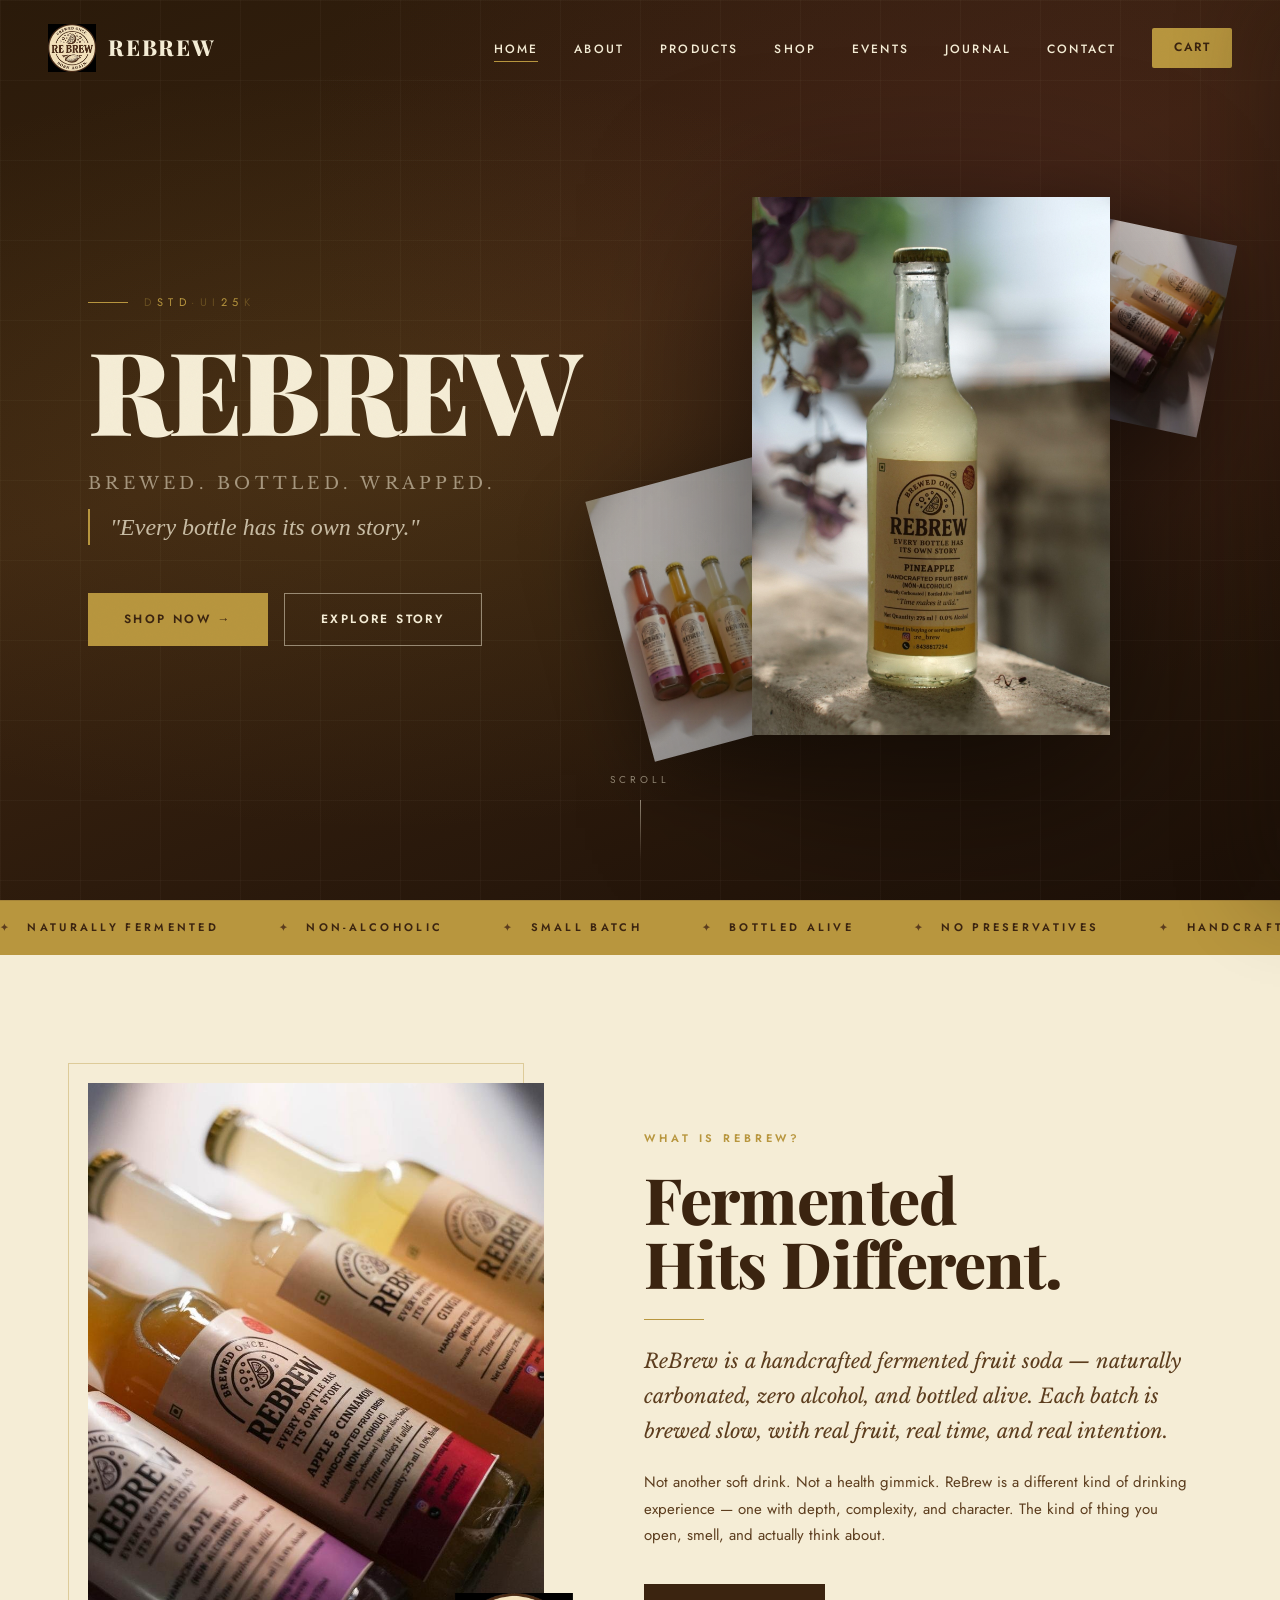
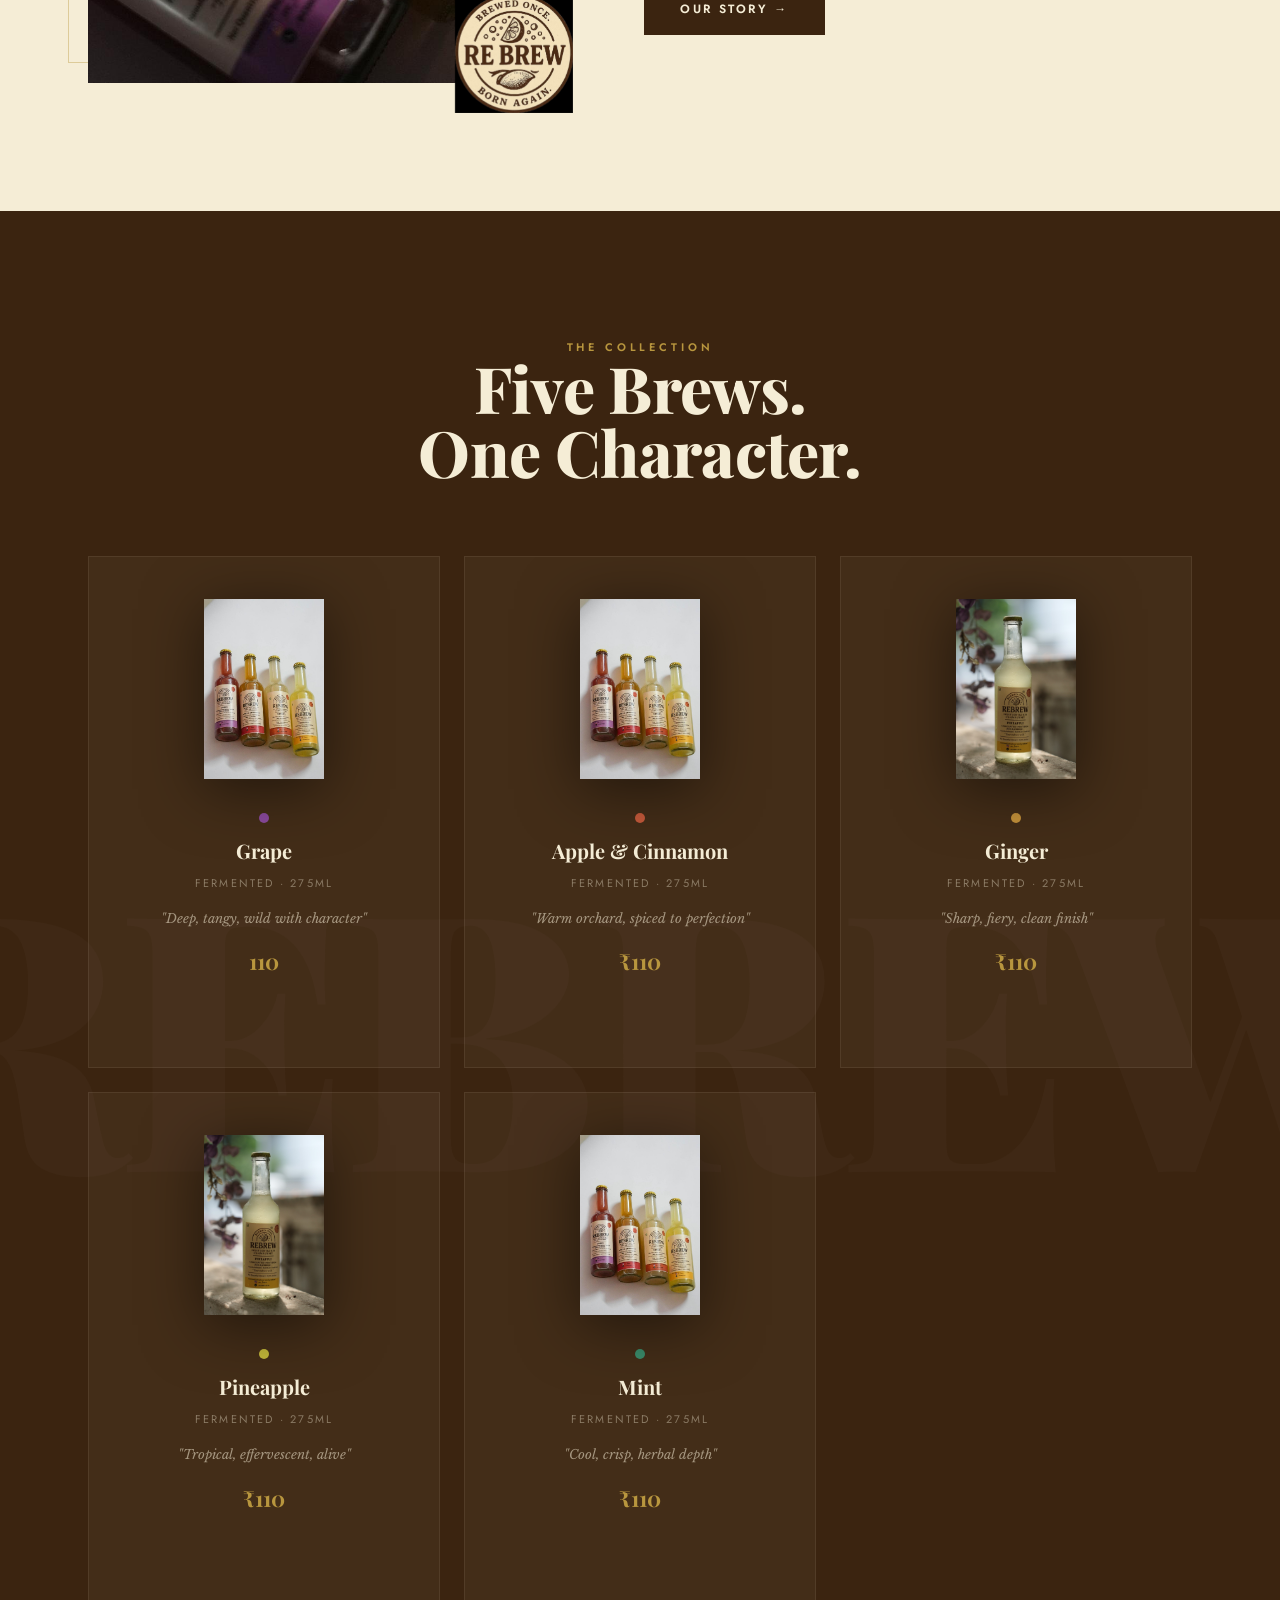
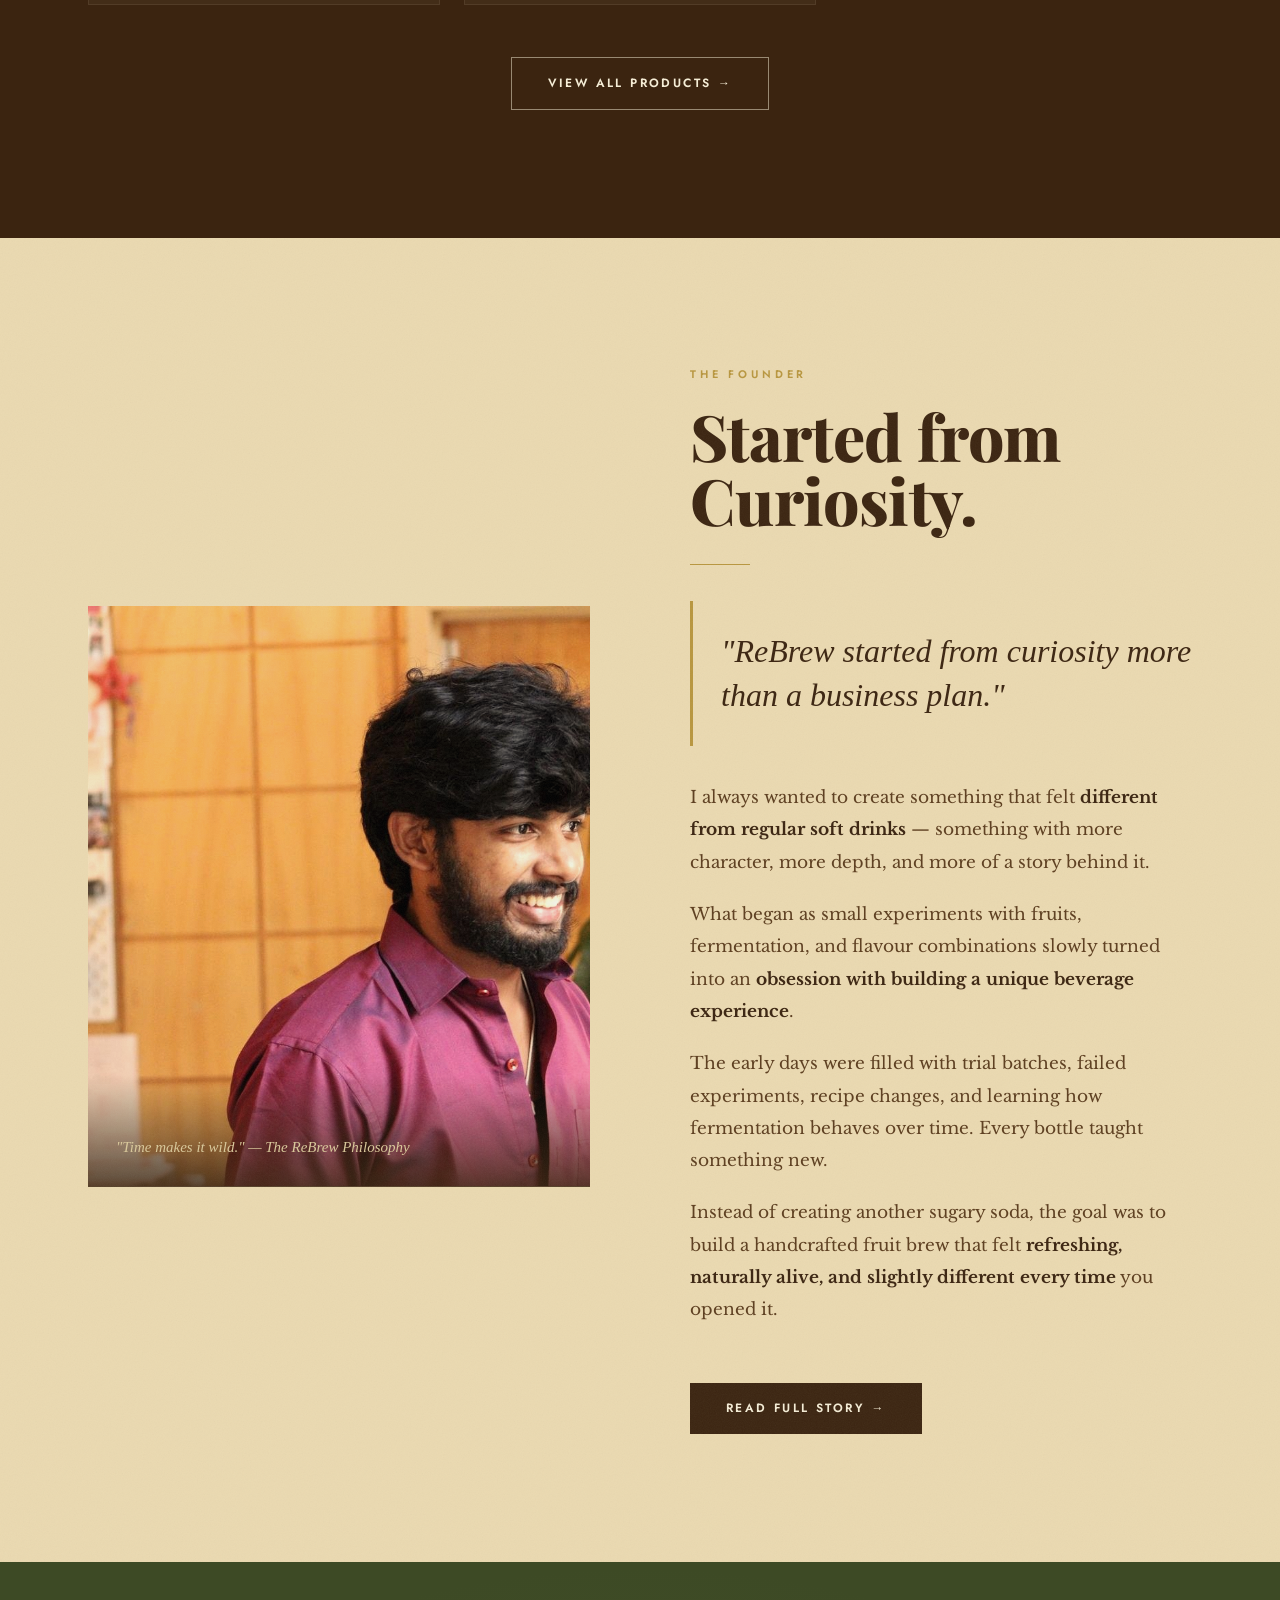
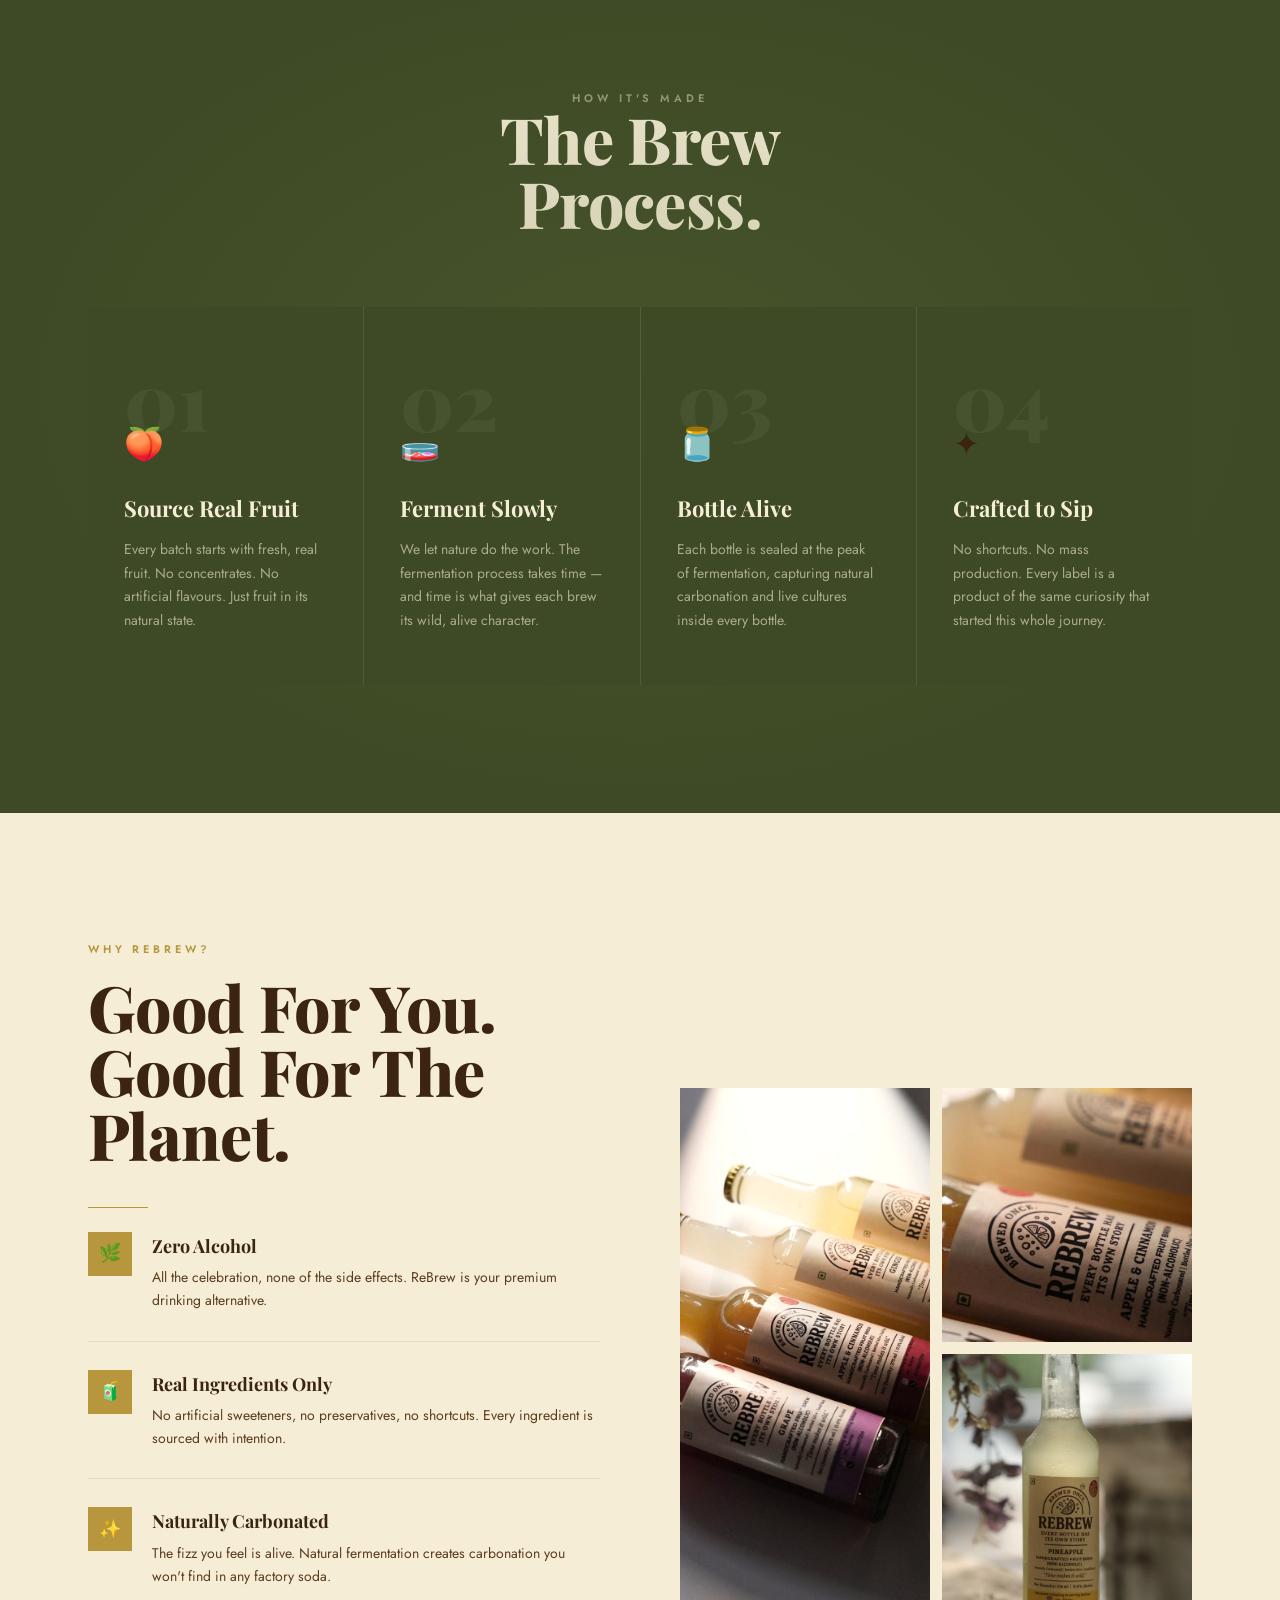
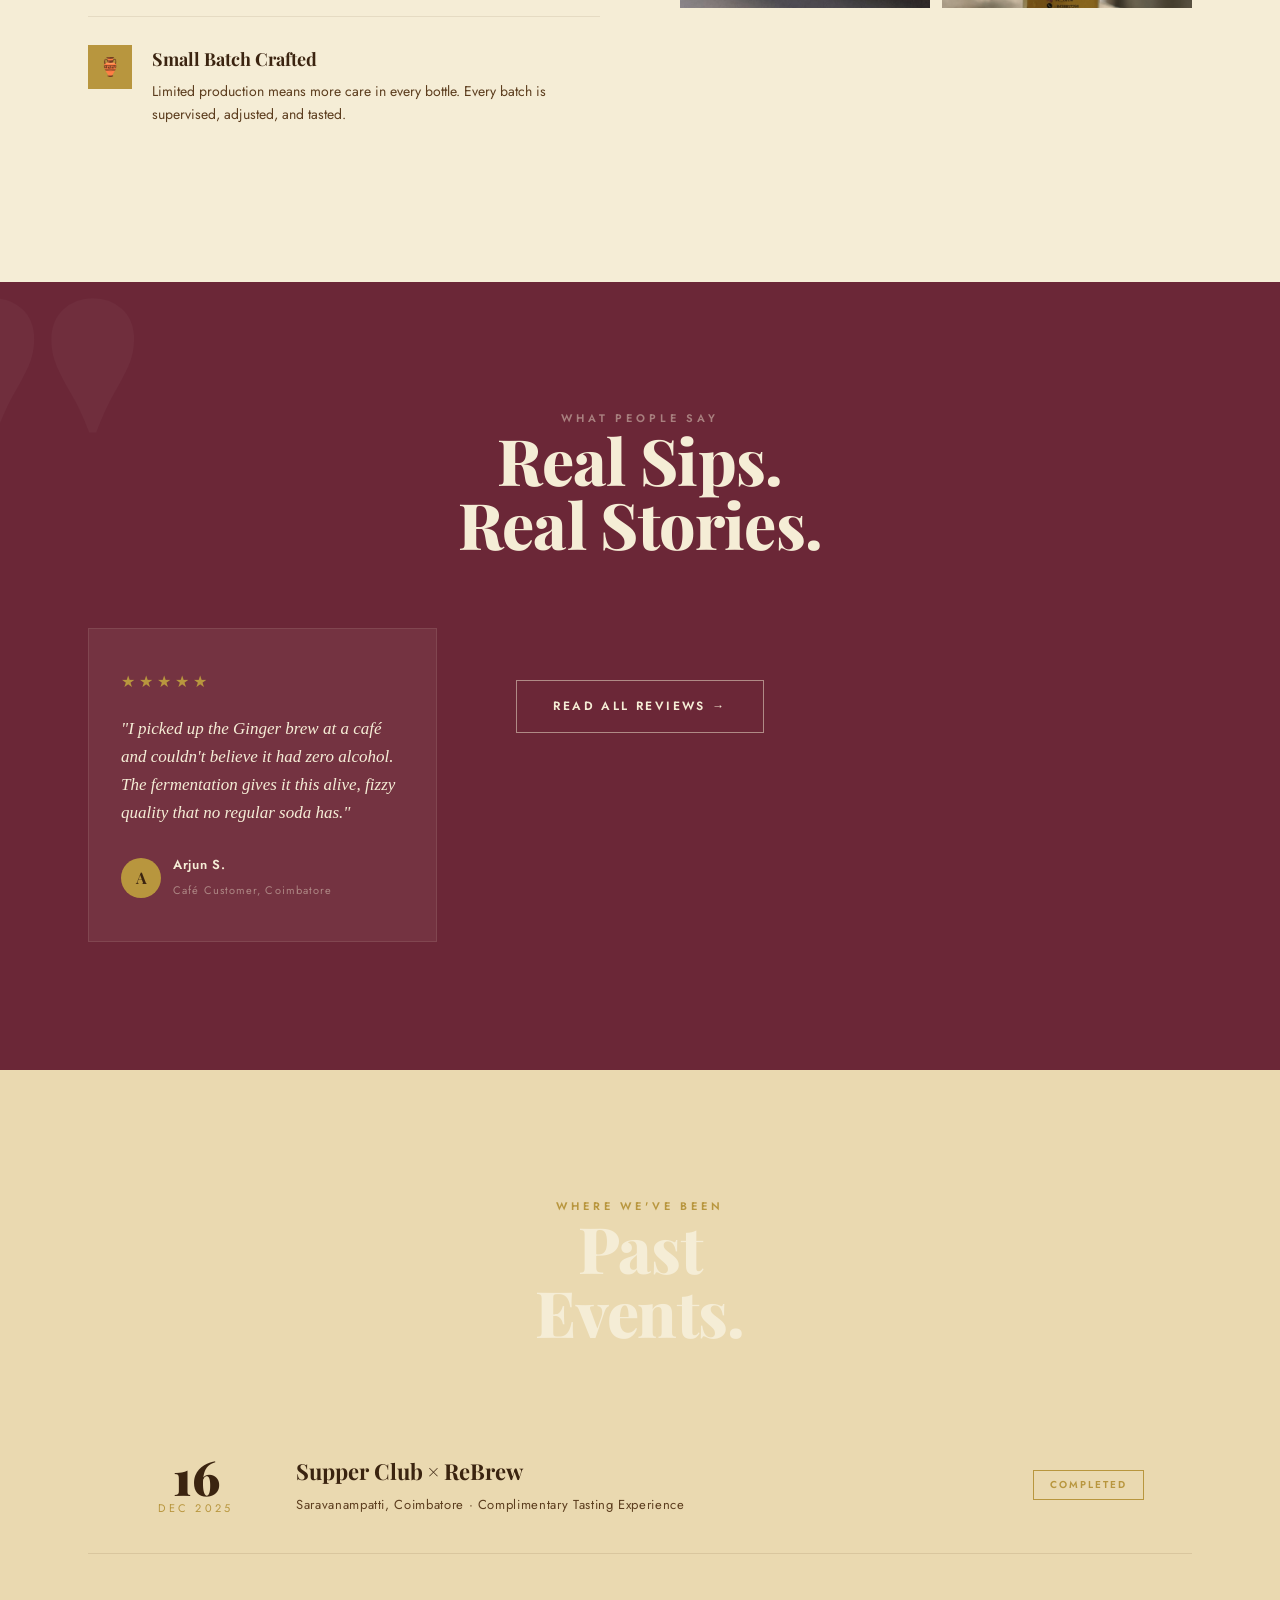
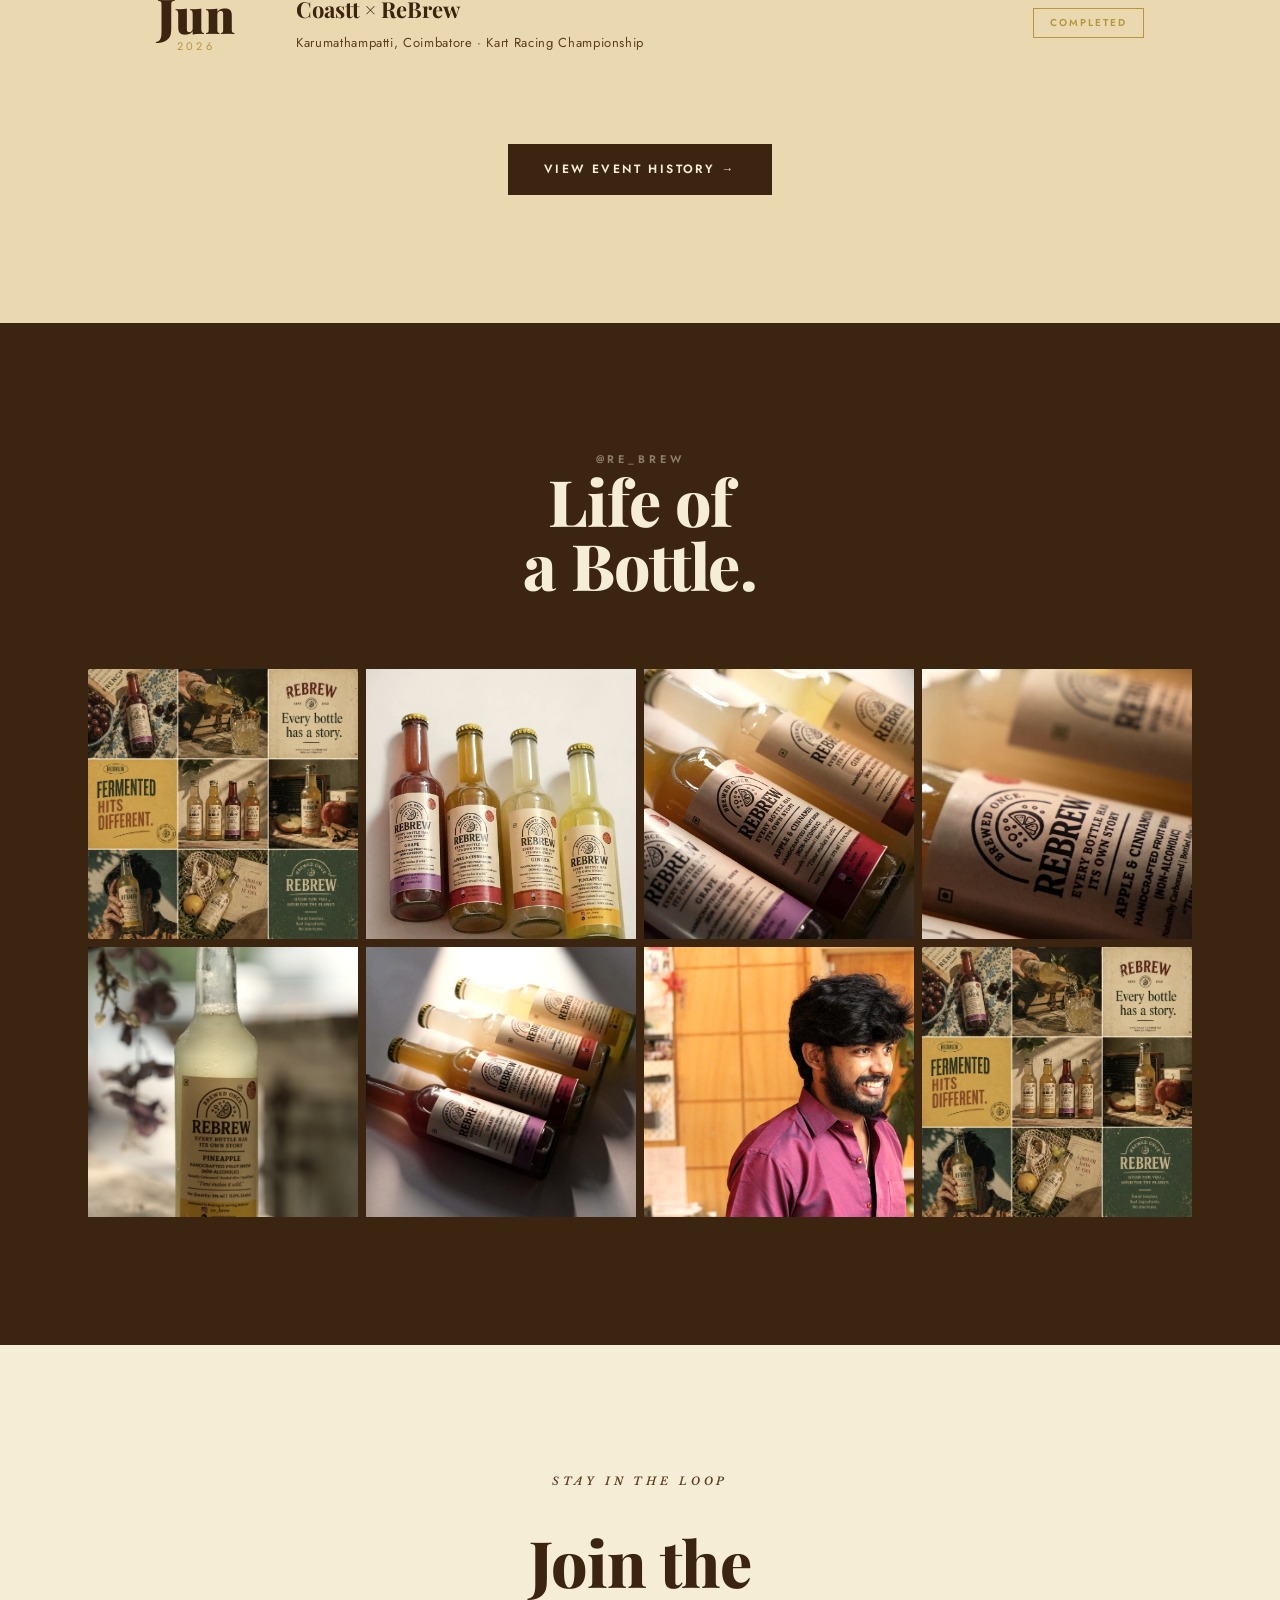
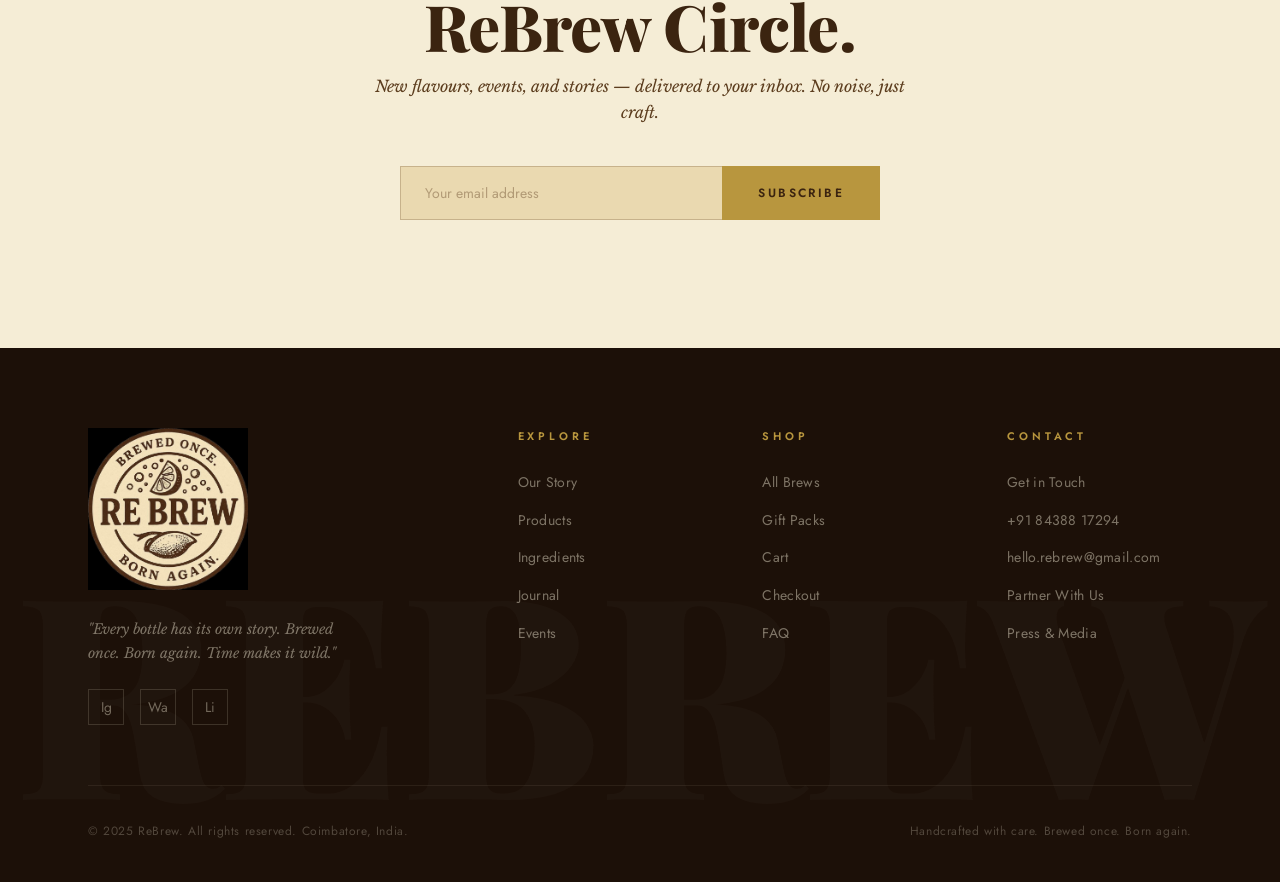
==== index.html @ 0cc4b1c1 "Initial frontend commit" ====
<!DOCTYPE html>
<html lang="en">
<head>
  <meta charset="UTF-8">
  <meta name="viewport" content="width=device-width, initial-scale=1.0">
  <title>REBREW — Every Bottle Has Its Own Story</title>
  <meta name="description" content="ReBrew is a premium non-alcoholic fermented fruit soda. Handcrafted in small batches. Brewed once. Born again.">
  <meta name="keywords" content="rebrew, fermented fruit soda, non-alcoholic, handcrafted, craft beverage, india">
  <meta property="og:title" content="REBREW — Every Bottle Has Its Own Story">
  <meta property="og:description" content="Premium non-alcoholic fermented fruit soda. Handcrafted. Naturally fermented. Brewed once.">
  <meta property="og:image" content="assets/images/brand-grid.png">
  <meta property="og:type" content="website">
  <link rel="icon" type="image/png" href="assets/logos/rebrew-logo.png">
  <link rel="stylesheet" href="css/style.css">
  <link rel="stylesheet" href="css/animations.css">
  <link rel="stylesheet" href="css/responsive.css">
</head>
<body>

<!-- Scroll Progress -->
<div id="scroll-progress"></div>

<!-- Film Grain -->
<div class="grain-overlay" aria-hidden="true"></div>

<!-- Custom Cursor -->
<div class="cursor" aria-hidden="true"></div>
<div class="cursor-follower" aria-hidden="true"></div>

<!-- Loading Screen -->
<div id="loader" role="status" aria-label="Loading">
  <img src="assets/logos/rebrew-logo.png" alt="ReBrew Logo" class="loader-logo">
  <p class="loader-text">Brewed Once. Born Again.</p>
  <div class="loader-bar"><div class="loader-bar-fill"></div></div>
</div>

<!-- Cart Overlay -->
<div class="cart-overlay" aria-hidden="true"></div>

<!-- Cart Drawer -->
<aside class="cart-drawer" aria-label="Shopping Cart">
  <div class="cart-header">
    <h2>Your Cart</h2>
    <button class="cart-close" aria-label="Close cart">✕</button>
  </div>
  <div class="cart-items"></div>
  <div class="cart-footer">
    <div class="cart-total">
      <span>Total</span>
      <strong>₹0</strong>
    </div>
    <a href="checkout.html" class="btn btn-primary" style="width:100%;justify-content:center;margin-bottom:10px;">
      Checkout
    </a>
    <a href="cart.html" class="btn btn-dark" style="width:100%;justify-content:center;font-size:11px;">
      View Full Cart
    </a>
  </div>
</aside>

<!-- Navigation -->
<nav class="navbar" role="navigation" aria-label="Main Navigation">
  <a href="index.html" class="nav-logo" aria-label="ReBrew Home">
    <img src="assets/logos/rebrew-logo.png" alt="ReBrew Logo">
    <span class="nav-logo-text">REBREW</span>
  </a>

  <ul class="nav-links" role="list">
    <li><a href="index.html" class="active">Home</a></li>
    <li><a href="about.html">About</a></li>
    <li><a href="products.html">Products</a></li>
    <li><a href="shop.html">Shop</a></li>
    <li><a href="events.html">Events</a></li>
    <li><a href="blog.html">Journal</a></li>
    <li><a href="contact.html">Contact</a></li>
    <li>
      <a href="#" class="nav-cart-btn" data-open-cart aria-label="Open cart">
        Cart <span class="cart-count" aria-live="polite" style="display:none">0</span>
      </a>
    </li>
  </ul>

  <button class="nav-toggle" aria-label="Toggle menu" aria-expanded="false" aria-controls="mobile-menu">
    <span></span><span></span><span></span>
  </button>
</nav>

<!-- Mobile Menu -->
<div class="mobile-menu" id="mobile-menu" role="dialog" aria-modal="true" aria-label="Navigation menu">
  <button class="mobile-menu-close" aria-label="Close menu">✕</button>
  <a href="index.html" class="active" aria-current="page">Home</a>
  <a href="about.html">About</a>
  <a href="products.html">Products</a>
  <a href="shop.html">Shop</a>
  <a href="events.html">Events</a>
  <a href="blog.html">Journal</a>
  <a href="contact.html">Contact</a>
  <a href="cart.html">Cart</a>
</div>

<!-- ══════════════════════════════════════════════════
     HERO SECTION
══════════════════════════════════════════════════ -->
<section class="hero" id="hero" aria-label="Hero">
  <div class="hero-bg" aria-hidden="true"></div>
  <div class="hero-grid-overlay" aria-hidden="true"></div>

  <div class="hero-content">
    <!-- Text -->
    <div class="hero-text">
      <div class="hero-estd">
        <span class="scramble-text">ESTD 2025</span>
      </div>

      <h1 class="hero-title">
        REBREW</span>
      </h1>

      <p class="hero-tagline">Brewed. Bottled. Wrapped.</p>

      <blockquote class="hero-quote">
        "Every bottle has its own story."
      </blockquote>

      <div class="hero-actions">
        <a href="shop.html" class="btn btn-primary magnetic">
          Shop Now →
        </a>
        <a href="about.html" class="btn btn-outline">
          Explore Story
        </a>
      </div>
    </div>

    <!-- Bottle Visual -->
    <div class="hero-visual" aria-hidden="true">
      <div class="hero-bottle-showcase">
        <div class="hero-glow"></div>

        <div class="hero-bottle-accent left">
          <img src="assets/images/bottles-lineup.png" alt="ReBrew bottle collection">
        </div>

        <div class="hero-bottle-main">
          <img src="assets/images/pineapple-bottle.png" alt="ReBrew Pineapple Brew">
        </div>

        <div class="hero-bottle-accent right">
          <img src="assets/images/bottles-dramatic.png" alt="ReBrew bottles">
        </div>
      </div>
    </div>
  </div>

  <!-- Scroll Indicator -->
  <div class="hero-scroll-indicator" aria-hidden="true">
    <span>Scroll</span>
    <div class="scroll-line"></div>
  </div>
</section>

<!-- ══════════════════════════════════════════════════
     BRAND STRIP
══════════════════════════════════════════════════ -->
<div class="brand-strip" aria-hidden="true">
  <div class="brand-strip-inner">
    <span class="brand-strip-item">Naturally Fermented</span>
    <span class="brand-strip-item">Non-Alcoholic</span>
    <span class="brand-strip-item">Small Batch</span>
    <span class="brand-strip-item">Bottled Alive</span>
    <span class="brand-strip-item">No Preservatives</span>
    <span class="brand-strip-item">Handcrafted</span>
    <span class="brand-strip-item">Time Makes It Wild</span>
    <span class="brand-strip-item">Brewed Once</span>
    <!-- Duplicated for seamless loop -->
    <span class="brand-strip-item">Naturally Fermented</span>
    <span class="brand-strip-item">Non-Alcoholic</span>
    <span class="brand-strip-item">Small Batch</span>
    <span class="brand-strip-item">Bottled Alive</span>
    <span class="brand-strip-item">No Preservatives</span>
    <span class="brand-strip-item">Handcrafted</span>
    <span class="brand-strip-item">Time Makes It Wild</span>
    <span class="brand-strip-item">Brewed Once</span>
  </div>
</div>

<!-- ══════════════════════════════════════════════════
     ABOUT INTRO
══════════════════════════════════════════════════ -->
<section class="about-intro" id="about-intro">
  <div class="container">
    <div class="about-intro-grid">
      <div class="about-intro-image reveal-left">
        <img src="assets/images/bottles-scattered.png"
             alt="ReBrew bottles with handcrafted labels"
             loading="lazy">
        <div class="about-intro-badge">
          <img src="assets/logos/rebrew-logo.png" alt="ReBrew Brewed Once Born Again badge">
        </div>
      </div>

      <div class="about-intro-text reveal">
        <p class="eyebrow">What is ReBrew?</p>
        <h2 class="headline-lg">Fermented<br>Hits Different.</h2>
        <div class="divider"></div>
        <p class="body-lg">
          ReBrew is a handcrafted fermented fruit soda — naturally carbonated, zero alcohol, and bottled alive. Each batch is brewed slow, with real fruit, real time, and real intention.
        </p>
        <p style="font-family:var(--font-body);font-size:15px;line-height:1.75;color:var(--vintage-brown);margin-top:20px;">
          Not another soft drink. Not a health gimmick. ReBrew is a different kind of drinking experience — one with depth, complexity, and character. The kind of thing you open, smell, and actually think about.
        </p>
        <a href="about.html" class="btn btn-dark" style="margin-top:36px;">
          Our Story →
        </a>
      </div>
    </div>
  </div>
</section>

<!-- ══════════════════════════════════════════════════
     FEATURED PRODUCTS
══════════════════════════════════════════════════ -->
<section class="featured-products" id="products">
  <div class="container">
    <div class="section-header reveal">
      <p class="eyebrow">The Collection</p>
      <h2 class="headline-lg">Five Brews.<br>One Character.</h2>
    </div>

    <div class="products-grid stagger-children">
      <!-- Grape -->
      <a href="products.html" class="product-card">
        <div class="product-card-image">
          <img src="assets/images/bottles-lineup.png" alt="ReBrew Grape" loading="lazy">
        </div>
        <div class="product-flavor-dot flavor-grape"></div>
        <h3 class="product-card-name">Grape</h3>
        <p class="product-card-sub">Fermented · 275ml</p>
        <p class="product-card-note">"Deep, tangy, wild with character"</p>
        <p class="product-card-price">110</p>
        <button class="btn btn-primary" data-add-to-cart="grape">Add to Cart</button>
      </a>

      <!-- Apple & Cinnamon -->
      <a href="products.html" class="product-card">
        <div class="product-card-image">
          <img src="assets/images/bottles-lineup.png" alt="ReBrew Apple & Cinnamon" loading="lazy">
        </div>
        <div class="product-flavor-dot flavor-apple"></div>
        <h3 class="product-card-name">Apple & Cinnamon</h3>
        <p class="product-card-sub">Fermented · 275ml</p>
        <p class="product-card-note">"Warm orchard, spiced to perfection"</p>
        <p class="product-card-price">₹110</p>
        <button class="btn btn-primary" data-add-to-cart="apple_cinnamon">Add to Cart</button>
      </a>

      <!-- Ginger -->
      <a href="products.html" class="product-card">
        <div class="product-card-image">
          <img src="assets/images/pineapple-bottle.png" alt="ReBrew Ginger" loading="lazy">
        </div>
        <div class="product-flavor-dot flavor-ginger"></div>
        <h3 class="product-card-name">Ginger</h3>
        <p class="product-card-sub">Fermented · 275ml</p>
        <p class="product-card-note">"Sharp, fiery, clean finish"</p>
        <p class="product-card-price">₹110</p>
        <button class="btn btn-primary" data-add-to-cart="ginger">Add to Cart</button>
      </a>

      <!-- Pineapple -->
      <a href="products.html" class="product-card">
        <div class="product-card-image">
          <img src="assets/images/pineapple-bottle.png" alt="ReBrew Pineapple" loading="lazy">
        </div>
        <div class="product-flavor-dot flavor-pineapple"></div>
        <h3 class="product-card-name">Pineapple</h3>
        <p class="product-card-sub">Fermented · 275ml</p>
        <p class="product-card-note">"Tropical, effervescent, alive"</p>
        <p class="product-card-price">₹110</p>
        <button class="btn btn-primary" data-add-to-cart="pineapple">Add to Cart</button>
      </a>

      <!-- Mint -->
      <a href="products.html" class="product-card">
        <div class="product-card-image">
          <img src="assets/images/bottles-lineup.png" alt="ReBrew Mint" loading="lazy">
        </div>
        <div class="product-flavor-dot flavor-mint"></div>
        <h3 class="product-card-name">Mint</h3>
        <p class="product-card-sub">Fermented · 275ml</p>
        <p class="product-card-note">"Cool, crisp, herbal depth"</p>
        <p class="product-card-price">₹110</p>
        <button class="btn btn-primary" data-add-to-cart="mint">Add to Cart</button>
      </a>
    </div>

    <div class="text-center" style="margin-top:52px">
      <a href="shop.html" class="btn btn-outline">View All Products →</a>
    </div>
  </div>
</section>

<!-- ══════════════════════════════════════════════════
     FOUNDER STORY
══════════════════════════════════════════════════ -->
<section class="founder-story" id="founder">
  <div class="container">
    <div class="founder-grid">
      <div class="founder-image-wrap reveal-left">
        <div class="founder-image-frame">
          <img src="assets/images/founder.png" alt="ReBrew Founder" loading="lazy">
          <div class="founder-image-caption">
            <p>"Time makes it wild." — The ReBrew Philosophy</p>
          </div>
        </div>
      </div>

      <div class="founder-text reveal">
        <p class="eyebrow">The Founder</p>
        <h2 class="headline-lg">Started from<br>Curiosity.</h2>
        <div class="divider"></div>

        <blockquote class="founder-pull-quote">
          "ReBrew started from curiosity more than a business plan."
        </blockquote>

        <div class="founder-story-text">
          <p>
            I always wanted to create something that felt <strong>different from regular soft drinks</strong> — something with more character, more depth, and more of a story behind it.
          </p>
          <p>
            What began as small experiments with fruits, fermentation, and flavour combinations slowly turned into an <strong>obsession with building a unique beverage experience</strong>.
          </p>
          <p>
            The early days were filled with trial batches, failed experiments, recipe changes, and learning how fermentation behaves over time. Every bottle taught something new.
          </p>
          <p>
            Instead of creating another sugary soda, the goal was to build a handcrafted fruit brew that felt <strong>refreshing, naturally alive, and slightly different every time</strong> you opened it.
          </p>
        </div>

        <a href="about.html" class="btn btn-dark" style="margin-top:36px;">
          Read Full Story →
        </a>
      </div>
    </div>
  </div>
</section>

<!-- ══════════════════════════════════════════════════
     FERMENTATION PROCESS
══════════════════════════════════════════════════ -->
<section class="process-section" id="process">
  <div class="container">
    <div class="section-header reveal">
      <p class="eyebrow" style="color:rgba(245,237,214,0.5)">How It's Made</p>
      <h2 class="headline-lg" style="color:var(--cream)">The Brew<br>Process.</h2>
    </div>

    <div class="process-steps stagger-children">
      <div class="process-step">
        <div class="process-number">01</div>
        <div class="process-icon">🍑</div>
        <h3 class="process-step-title">Source Real Fruit</h3>
        <p class="process-step-text">Every batch starts with fresh, real fruit. No concentrates. No artificial flavours. Just fruit in its natural state.</p>
      </div>

      <div class="process-step">
        <div class="process-number">02</div>
        <div class="process-icon">🧫</div>
        <h3 class="process-step-title">Ferment Slowly</h3>
        <p class="process-step-text">We let nature do the work. The fermentation process takes time — and time is what gives each brew its wild, alive character.</p>
      </div>

      <div class="process-step">
        <div class="process-number">03</div>
        <div class="process-icon">🫙</div>
        <h3 class="process-step-title">Bottle Alive</h3>
        <p class="process-step-text">Each bottle is sealed at the peak of fermentation, capturing natural carbonation and live cultures inside every bottle.</p>
      </div>

      <div class="process-step">
        <div class="process-number">04</div>
        <div class="process-icon">✦</div>
        <h3 class="process-step-title">Crafted to Sip</h3>
        <p class="process-step-text">No shortcuts. No mass production. Every label is a product of the same curiosity that started this whole journey.</p>
      </div>
    </div>
  </div>
</section>

<!-- ══════════════════════════════════════════════════
     WHY REBREW
══════════════════════════════════════════════════ -->
<section class="why-rebrew" id="why">
  <div class="container">
    <div class="why-grid">
      <div class="why-text">
        <p class="eyebrow reveal">Why ReBrew?</p>
        <h2 class="headline-lg reveal">Good For You.<br>Good For The Planet.</h2>
        <div class="divider reveal"></div>

        <div class="why-points stagger-children">
          <div class="why-point">
            <div class="why-point-icon">🌿</div>
            <div class="why-point-content">
              <h4>Zero Alcohol</h4>
              <p>All the celebration, none of the side effects. ReBrew is your premium drinking alternative.</p>
            </div>
          </div>

          <div class="why-point">
            <div class="why-point-icon">🧃</div>
            <div class="why-point-content">
              <h4>Real Ingredients Only</h4>
              <p>No artificial sweeteners, no preservatives, no shortcuts. Every ingredient is sourced with intention.</p>
            </div>
          </div>

          <div class="why-point">
            <div class="why-point-icon">✨</div>
            <div class="why-point-content">
              <h4>Naturally Carbonated</h4>
              <p>The fizz you feel is alive. Natural fermentation creates carbonation you won't find in any factory soda.</p>
            </div>
          </div>

          <div class="why-point">
            <div class="why-point-icon">🏺</div>
            <div class="why-point-content">
              <h4>Small Batch Crafted</h4>
              <p>Limited production means more care in every bottle. Every batch is supervised, adjusted, and tasted.</p>
            </div>
          </div>
        </div>
      </div>

      <div class="why-visual reveal-right">
        <div class="why-visual-mosaic">
          <div class="mosaic-item">
            <img src="assets/images/bottles-dramatic.png" alt="ReBrew dramatic shot" loading="lazy">
          </div>
          <div class="mosaic-item">
            <img src="assets/images/label-closeup.png" alt="ReBrew label closeup" loading="lazy">
          </div>
          <div class="mosaic-item">
            <img src="assets/images/pineapple-bottle.png" alt="ReBrew Pineapple" loading="lazy">
          </div>
        </div>
      </div>
    </div>
  </div>
</section>

<!-- ══════════════════════════════════════════════════
     REVIEWS
══════════════════════════════════════════════════ -->
<section class="reviews-section" id="reviews">
  <div class="container">
    <div class="section-header reveal">
      <p class="eyebrow" style="color:rgba(245,237,214,0.45)">What People Say</p>
      <h2 class="headline-lg" style="color:var(--cream)">Real Sips.<br>Real Stories.</h2>
    </div>

    <div class="reviews-grid stagger-children">
      <div class="review-card">
        <div class="review-stars">
          <span>★</span><span>★</span><span>★</span><span>★</span><span>★</span>
        </div>
        <p class="review-text">"I picked up the Ginger brew at a café and couldn't believe it had zero alcohol. The fermentation gives it this alive, fizzy quality that no regular soda has."</p>
        <div class="review-author">
          <div class="review-avatar">A</div>
          <div class="review-author-info">
            <h5>Arjun S.</h5>
            <span>Café Customer, Coimbatore</span>
          </div>
        </div>
      </div>

      

    <div class="text-center" style="margin-top:52px">
      <a href="reviews.html" class="btn btn-outline">Read All Reviews →</a>
    </div>
  </div>
</section>

<!-- ══════════════════════════════════════════════════
     PAST EVENTS
══════════════════════════════════════════════════ -->
<section class="events-section" id="events">
  <div class="container">

    <div class="section-header reveal">
      <p class="eyebrow">Where We've Been</p>
      <h2 class="headline-lg">Past<br>Events.</h2>
    </div>

    <div class="events-list stagger-children">

      <a href="events.html" class="event-item">
        <div class="event-date">
          <div class="event-date-day">16</div>
          <div class="event-date-month">Dec 2025</div>
        </div>

        <div class="event-info">
          <h3>Supper Club × ReBrew</h3>
          <p>Saravanampatti, Coimbatore · Complimentary Tasting Experience</p>
        </div>

        <span class="event-tag">Completed</span>
      </a>

      <a href="events.html" class="event-item">
        <div class="event-date">
          <div class="event-date-day">Jun</div>
          <div class="event-date-month">2026</div>
        </div>

        <div class="event-info">
          <h3>Coastt × ReBrew</h3>
          <p>Karumathampatti, Coimbatore · Kart Racing Championship</p>
        </div>

        <span class="event-tag">Completed</span>
      </a>

    </div>

    <div class="text-center" style="margin-top:52px">
      <a href="events.html" class="btn btn-dark">
        View Event History →
      </a>
    </div>

  </div>
</section>

<!-- ══════════════════════════════════════════════════
     GALLERY
══════════════════════════════════════════════════ -->
<section class="gallery-section" id="gallery">
  <div class="container">
    <div class="section-header reveal">
      <p class="eyebrow" style="color:rgba(245,237,214,0.45)">@re_brew</p>
      <h2 class="headline-lg" style="color:var(--cream)">Life of<br>a Bottle.</h2>
    </div>

    <div class="gallery-grid stagger-children">
      <div class="gallery-item">
        <img src="assets/images/brand-grid.png" alt="ReBrew brand editorial grid" loading="lazy">
        <div class="gallery-overlay"><span>Brand Story</span></div>
      </div>
      <div class="gallery-item">
        <img src="assets/images/bottles-lineup.png" alt="ReBrew bottles lineup" loading="lazy">
        <div class="gallery-overlay"><span>The Collection</span></div>
      </div>
      <div class="gallery-item">
        <img src="assets/images/bottles-scattered.png" alt="ReBrew scattered bottles" loading="lazy">
        <div class="gallery-overlay"><span>Behind the Label</span></div>
      </div>
      <div class="gallery-item">
        <img src="assets/images/label-closeup.png" alt="ReBrew label detail" loading="lazy">
        <div class="gallery-overlay"><span>Crafted Details</span></div>
      </div>
      <div class="gallery-item">
        <img src="assets/images/pineapple-bottle.png" alt="ReBrew Pineapple outdoors" loading="lazy">
        <div class="gallery-overlay"><span>In the Wild</span></div>
      </div>
      <div class="gallery-item">
        <img src="assets/images/bottles-dramatic.png" alt="ReBrew dramatic editorial" loading="lazy">
        <div class="gallery-overlay"><span>Editorial Shot</span></div>
      </div>
      <div class="gallery-item">
        <img src="assets/images/founder.png" alt="ReBrew Founder" loading="lazy">
        <div class="gallery-overlay"><span>The Maker</span></div>
      </div>
      <div class="gallery-item">
        <img src="assets/images/brand-grid.png" alt="ReBrew lifestyle" loading="lazy">
        <div class="gallery-overlay"><span>The Lifestyle</span></div>
      </div>
    </div>
  </div>
</section>

<!-- ══════════════════════════════════════════════════
     NEWSLETTER
══════════════════════════════════════════════════ -->
<section class="newsletter-section" id="newsletter">
  <div class="container">
    <div class="newsletter-inner reveal">
      <p class="eyebrow" style="text-align:center">Stay in the Loop</p>
      <h2 class="headline-lg">Join the<br>ReBrew Circle.</h2>
      <p>New flavours, events, and stories — delivered to your inbox. No noise, just craft.</p>
      <form class="newsletter-form" novalidate>
        <input type="email" placeholder="Your email address" required aria-label="Email address">
        <button type="submit" class="btn btn-primary">Subscribe</button>
      </form>
    </div>
  </div>
</section>

<!-- ══════════════════════════════════════════════════
     FOOTER
══════════════════════════════════════════════════ -->
<footer class="site-footer" role="contentinfo">
  <div class="container">
    <div class="footer-top">
      <div class="footer-brand">
        <img src="assets/logos/rebrew-logo.png" alt="ReBrew Logo">
        <p>"Every bottle has its own story. Brewed once. Born again. Time makes it wild."</p>
        <div class="footer-socials">
          <a href="https://www.instagram.com/re__brew?igsh=MXVpNTBldjRtdmx2dA%3D%3D&utm_source=qr" class="footer-social" aria-label="Instagram">Ig</a>
          <a href="https://wa.me/8438817294" class="footer-social" aria-label="WhatsApp">Wa</a>
          <a href="https://www.linkedin.com/company/rebrew-beverages" class="footer-social" aria-label="LinkedIn">Li</a>
        </div>
      </div>

      <div class="footer-col">
        <h4>Explore</h4>
        <ul>
          <li><a href="about.html">Our Story</a></li>
          <li><a href="products.html">Products</a></li>
          <li><a href="ingredients.html">Ingredients</a></li>
          <li><a href="blog.html">Journal</a></li>
          <li><a href="events.html">Events</a></li>
        </ul>
      </div>

      <div class="footer-col">
        <h4>Shop</h4>
        <ul>
          <li><a href="shop.html">All Brews</a></li>
          <li><a href="shop.html">Gift Packs</a></li>
          <li><a href="cart.html">Cart</a></li>
          <li><a href="checkout.html">Checkout</a></li>
          <li><a href="faq.html">FAQ</a></li>
        </ul>
      </div>

      <div class="footer-col">
        <h4>Contact</h4>
        <ul>
          <li><a href="contact.html">Get in Touch</a></li>
          <li><a href="tel:+918438817294">+91 84388 17294</a></li>
          <li><a href="mailto:hello.rebrew@gmail.com">hello.rebrew@gmail.com</a></li>
          <li><a href="contact.html">Partner With Us</a></li>
          <li><a href="contact.html">Press &amp; Media</a></li>
        </ul>
      </div>
    </div>

    <div class="footer-bottom">
      <p>© 2025 ReBrew. All rights reserved. Coimbatore, India.</p>
      <p>Handcrafted with care. Brewed once. Born again.</p>
    </div>
  </div>
</footer>

<script src="js/main.js"></script>
<script src="js/animations.js"></script>
<script src="js/cart.js"></script>
</body>
</html>
---- css/style.css ----
/* ============================================================
   REBREW — Main Stylesheet
   Vintage Cinematic Handcrafted Luxury Brand
   ============================================================ */

/* --- Google Fonts Import --- */
@import url('https://fonts.googleapis.com/css2?family=Playfair+Display:ital,wght@0,400;0,500;0,600;0,700;0,800;0,900;1,400;1,600;1,800&family=IM+Fell+English:ital@0;1&family=Jost:wght@300;400;500;600&family=Libre+Baskerville:ital,wght@0,400;0,700;1,400&display=swap');

/* --- CSS Custom Properties --- */
:root {
  /* Brand Palette */
  --cream:        #F5EDD6;
  --aged-paper:   #EAD9B0;
  --warm-beige:   #D9C89A;
  --vintage-brown:#5C3D1E;
  --dark-brown:   #3B2410;
  --burgundy:     #6B2737;
  --deep-wine:    #4A1528;
  --olive:        #5C6B3A;
  --dark-olive:   #3D4A25;
  --dusty-gold:   #B8963E;
  --antique-gold: #9A7B2C;
  --warm-shadow:  rgba(60, 35, 15, 0.15);
  --ink:          #1C1008;
  
  /* Typography */
  --font-serif:      'Playfair Display', Georgia, serif;
  --font-fell:       'IM Fell English', serif;
  --font-body:       'Jost', sans-serif;
  --font-baskerville:'Libre Baskerville', serif;

  /* Spacing */
  --section-pad: clamp(80px, 10vw, 140px);
  --container:   1200px;

  /* Transitions */
  --ease-cinematic: cubic-bezier(0.25, 0.46, 0.45, 0.94);
  --ease-bounce:    cubic-bezier(0.34, 1.56, 0.64, 1);
}

/* --- Reset & Base --- */
*, *::before, *::after {
  margin: 0;
  padding: 0;
  box-sizing: border-box;
}

html {
  scroll-behavior: smooth;
  font-size: 16px;
  overflow-x: hidden;
}

body {
  font-family: var(--font-body);
  background-color: var(--cream);
  color: var(--dark-brown);
  line-height: 1.6;
  overflow-x: hidden;
  cursor: none;
}

/* --- Custom Cursor --- */
.cursor {
  position: fixed;
  width: 12px;
  height: 12px;
  background: var(--vintage-brown);
  border-radius: 50%;
  pointer-events: none;
  z-index: 9999;
  transform: translate(-50%, -50%);
  transition: width 0.3s, height 0.3s, background 0.3s;
  mix-blend-mode: multiply;
}

.cursor-follower {
  position: fixed;
  width: 40px;
  height: 40px;
  border: 1.5px solid var(--vintage-brown);
  border-radius: 50%;
  pointer-events: none;
  z-index: 9998;
  transform: translate(-50%, -50%);
  transition: 0.15s var(--ease-cinematic);
  opacity: 0.6;
}

body:hover .cursor { opacity: 1; }

/* --- Film Grain Overlay --- */
.grain-overlay {
  position: fixed;
  top: 0; left: 0;
  width: 100%; height: 100%;
  pointer-events: none;
  z-index: 9990;
  opacity: 0.035;
  background-image: url("data:image/svg+xml,%3Csvg viewBox='0 0 512 512' xmlns='http://www.w3.org/2000/svg'%3E%3Cfilter id='noise'%3E%3CfeTurbulence type='fractalNoise' baseFrequency='0.75' numOctaves='4' stitchTiles='stitch'/%3E%3C/filter%3E%3Crect width='100%25' height='100%25' filter='url(%23noise)'/%3E%3C/svg%3E");
  background-repeat: repeat;
  background-size: 200px;
  mix-blend-mode: multiply;
  animation: grain 0.8s steps(10) infinite;
}

@keyframes grain {
  0%, 100% { transform: translate(0, 0); }
  10%  { transform: translate(-2%, -3%); }
  20%  { transform: translate(3%, 2%); }
  30%  { transform: translate(-1%, 4%); }
  40%  { transform: translate(4%, -1%); }
  50%  { transform: translate(-3%, 2%); }
  60%  { transform: translate(2%, -4%); }
  70%  { transform: translate(-2%, 3%); }
  80%  { transform: translate(3%, 1%); }
  90%  { transform: translate(-1%, -2%); }
}

/* --- Loading Screen --- */
#loader {
  position: fixed;
  inset: 0;
  background: var(--dark-brown);
  z-index: 99999;
  display: flex;
  flex-direction: column;
  align-items: center;
  justify-content: center;
  transition: opacity 0.8s var(--ease-cinematic), visibility 0.8s;
}

#loader.hidden {
  opacity: 0;
  visibility: hidden;
}

.loader-logo{
    width:120px;
    height:120px;
    object-fit:contain;
} 


.loader-text {
  margin-top: 24px;
  font-family: var(--font-body);
  font-size: 11px;
  letter-spacing: 0.4em;
  color: var(--warm-beige);
  text-transform: uppercase;
  opacity: 0.7;
}

.loader-bar {
  width: 200px;
  height: 1px;
  background: rgba(255,255,255,0.1);
  margin-top: 32px;
  overflow: hidden;
}

.loader-bar-fill {
  height: 100%;
  background: var(--dusty-gold);
  width: 0;
  animation: loadBar 2s var(--ease-cinematic) forwards;
}

@keyframes loaderPulse {
  0%, 100% { transform: scale(1); opacity: 1; }
  50% { transform: scale(1.05); opacity: 0.8; }
}

@keyframes loadBar {
  to { width: 100%; }
}

/* --- Navigation --- */
.navbar {
  position: fixed;
  top: 0;
  left: 0;
  right: 0;
  z-index: 1000;
  padding: 24px 48px;
  display: flex;
  align-items: center;
  justify-content: space-between;
  transition: all 0.5s var(--ease-cinematic);
}

.navbar.scrolled {
  background: rgba(245, 237, 214, 0.96);
  backdrop-filter: blur(12px);
  padding: 16px 48px;
  box-shadow: 0 2px 40px var(--warm-shadow);
  border-bottom: 1px solid rgba(92, 61, 30, 0.1);
}

.nav-logo {
  display: flex;
  align-items: center;
  gap: 12px;
  text-decoration: none;
}

.nav-logo img {
  width: 48px;
  height: 48px;
  object-fit: contain;
  transition: transform 0.4s var(--ease-cinematic);
}

.nav-logo:hover img { transform: rotate(-5deg) scale(1.05); }

.nav-logo-text {
  font-family: var(--font-serif);
  font-size: 22px;
  font-weight: 800;
  color: var(--dark-brown);
  letter-spacing: 0.08em;
}

.navbar:not(.scrolled) .nav-logo-text { color: var(--cream); }

.nav-links {
  display: flex;
  list-style: none;
  gap: 36px;
  align-items: center;
}

.nav-links a {
  font-family: var(--font-body);
  font-size: 12px;
  font-weight: 500;
  letter-spacing: 0.18em;
  text-transform: uppercase;
  color: var(--cream);
  text-decoration: none;
  transition: color 0.3s, opacity 0.3s;
  position: relative;
}

.navbar.scrolled .nav-links a { color: var(--dark-brown); }

.nav-links a::after {
  content: '';
  position: absolute;
  bottom: -4px;
  left: 0;
  width: 0;
  height: 1px;
  background: var(--dusty-gold);
  transition: width 0.4s var(--ease-cinematic);
}

.nav-links a:hover::after,
.nav-links a.active::after { width: 100%; }

.nav-cart-btn {
  display: flex;
  align-items: center;
  gap: 8px;
  background: var(--dusty-gold);
  color: var(--dark-brown) !important;
  padding: 10px 22px;
  border-radius: 2px;
  font-weight: 600 !important;
  letter-spacing: 0.12em !important;
  transition: background 0.3s, transform 0.3s !important;
}

.nav-cart-btn:hover {
  background: var(--vintage-brown);
  color: var(--cream) !important;
  transform: translateY(-1px);
}

.nav-cart-btn::after { display: none !important; }

.cart-count {
  background: var(--burgundy);
  color: white;
  width: 18px;
  height: 18px;
  border-radius: 50%;
  font-size: 10px;
  display: flex;
  align-items: center;
  justify-content: center;
  font-weight: 700;
}

/* Mobile Menu Toggle */
.nav-toggle {
  display: none;
  flex-direction: column;
  gap: 5px;
  background: none;
  border: none;
  cursor: pointer;
  padding: 4px;
  z-index: 1001;
}

.nav-toggle span {
  display: block;
  width: 26px;
  height: 1.5px;
  background: var(--cream);
  transition: all 0.4s var(--ease-cinematic);
}

.navbar.scrolled .nav-toggle span { background: var(--dark-brown); }

.nav-toggle.active span:nth-child(1) { transform: rotate(45deg) translate(5px, 5px); }
.nav-toggle.active span:nth-child(2) { opacity: 0; transform: translateX(-10px); }
.nav-toggle.active span:nth-child(3) { transform: rotate(-45deg) translate(5px, -5px); }

/* Mobile Menu */
.mobile-menu {
  position: fixed;
  inset: 0;
  background: var(--dark-brown);
  z-index: 999;
  display: flex;
  flex-direction: column;
  align-items: center;
  justify-content: center;
  transform: translateX(100%);
  transition: transform 0.6s var(--ease-cinematic);
}

.mobile-menu.active { transform: translateX(0); }

.mobile-menu a {
  font-family: var(--font-serif);
  font-size: clamp(32px, 7vw, 52px);
  font-weight: 700;
  color: var(--cream);
  text-decoration: none;
  display: block;
  padding: 12px 0;
  letter-spacing: 0.04em;
  transition: color 0.3s;
  opacity: 0;
  transform: translateY(20px);
}

.mobile-menu.active a {
  animation: menuItemReveal 0.5s var(--ease-cinematic) forwards;
}

.mobile-menu a:nth-child(1) { animation-delay: 0.1s; }
.mobile-menu a:nth-child(2) { animation-delay: 0.15s; }
.mobile-menu a:nth-child(3) { animation-delay: 0.2s; }
.mobile-menu a:nth-child(4) { animation-delay: 0.25s; }
.mobile-menu a:nth-child(5) { animation-delay: 0.3s; }
.mobile-menu a:nth-child(6) { animation-delay: 0.35s; }
.mobile-menu a:hover { color: var(--dusty-gold); }

@keyframes menuItemReveal {
  to { opacity: 1; transform: translateY(0); }
}

/* --- Containers & Layout --- */
.container {
  max-width: var(--container);
  margin: 0 auto;
  padding: 0 48px;
}

section {
  position: relative;
}

/* --- Typography Utilities --- */
.headline-xl {
  font-family: var(--font-serif);
  font-size: clamp(52px, 8vw, 120px);
  font-weight: 900;
  line-height: 0.92;
  letter-spacing: -0.02em;
}

.headline-lg {
  font-family: var(--font-serif);
  font-size: clamp(36px, 5vw, 72px);
  font-weight: 800;
  line-height: 1;
  letter-spacing: -0.01em;
}

.headline-md {
  font-family: var(--font-serif);
  font-size: clamp(24px, 3.5vw, 48px);
  font-weight: 700;
  line-height: 1.1;
}

.eyebrow {
  font-family: var(--font-body);
  font-size: 11px;
  font-weight: 600;
  letter-spacing: 0.35em;
  text-transform: uppercase;
  color: var(--dusty-gold);
}

.body-lg {
  font-family: var(--font-baskerville);
  font-size: clamp(16px, 1.8vw, 20px);
  line-height: 1.75;
  color: var(--vintage-brown);
  font-style: italic;
}

/* --- Buttons --- */
.btn {
  display: inline-flex;
  align-items: center;
  gap: 10px;
  font-family: var(--font-body);
  font-size: 12px;
  font-weight: 600;
  letter-spacing: 0.2em;
  text-transform: uppercase;
  text-decoration: none;
  padding: 16px 36px;
  border: none;
  cursor: pointer;
  transition: all 0.4s var(--ease-cinematic);
  position: relative;
  overflow: hidden;
}

.btn::before {
  content: '';
  position: absolute;
  inset: 0;
  transform: translateX(-101%);
  transition: transform 0.5s var(--ease-cinematic);
}

.btn:hover::before { transform: translateX(0); }

.btn-primary {
  background: var(--dusty-gold);
  color: var(--dark-brown);
}

.btn-primary::before { background: var(--vintage-brown); }
.btn-primary:hover { color: var(--cream); }

.btn-outline {
  background: transparent;
  color: var(--cream);
  border: 1.5px solid rgba(245,237,214,0.5);
}

.btn-outline::before { background: var(--cream); }
.btn-outline:hover { color: var(--dark-brown); }

.btn-dark {
  background: var(--dark-brown);
  color: var(--cream);
}

.btn-dark::before { background: var(--burgundy); }

/* --- Section Divider --- */
.divider {
  width: 60px;
  height: 1px;
  background: var(--dusty-gold);
  margin: 24px 0;
}

.divider-center {
  margin: 24px auto;
}

/* --- Vintage Texture Backgrounds --- */
.bg-cream    { background: var(--cream); }
.bg-paper    { background: var(--aged-paper); }
.bg-dark     { background: var(--dark-brown); }
.bg-burgundy { background: var(--burgundy); }
.bg-olive    { background: var(--dark-olive); }

.texture-paper {
  background-color: var(--aged-paper);
  background-image: 
    url("data:image/svg+xml,%3Csvg xmlns='http://www.w3.org/2000/svg' width='400' height='400'%3E%3Cfilter id='noise'%3E%3CfeTurbulence type='fractalNoise' baseFrequency='0.9' numOctaves='4' stitchTiles='stitch'/%3E%3CfeColorMatrix type='saturate' values='0'/%3E%3C/filter%3E%3Crect width='100%25' height='100%25' filter='url(%23noise)' opacity='0.05'/%3E%3C/svg%3E");
}

/* --- Scroll Reveal --- */
.reveal {
  opacity: 0;
  transform: translateY(40px);
  transition: opacity 0.9s var(--ease-cinematic), transform 0.9s var(--ease-cinematic);
}

.reveal.visible {
  opacity: 1;
  transform: translateY(0);
}

.reveal-left {
  opacity: 0;
  transform: translateX(-40px);
  transition: opacity 0.9s var(--ease-cinematic), transform 0.9s var(--ease-cinematic);
}

.reveal-right {
  opacity: 0;
  transform: translateX(40px);
  transition: opacity 0.9s var(--ease-cinematic), transform 0.9s var(--ease-cinematic);
}

.reveal-left.visible,
.reveal-right.visible {
  opacity: 1;
  transform: translateX(0);
}

/* ============================================================
   HERO SECTION
   ============================================================ */

.hero {
  min-height: 100vh;
  background: var(--dark-brown);
  position: relative;
  display: flex;
  align-items: center;
  overflow: hidden;
}

.hero-bg {
  position: absolute;
  inset: 0;
  background: 
    radial-gradient(ellipse at 30% 50%, rgba(184, 150, 62, 0.12) 0%, transparent 60%),
    radial-gradient(ellipse at 80% 20%, rgba(107, 39, 55, 0.2) 0%, transparent 50%),
    linear-gradient(160deg, #2a1a0a 0%, #3B2410 40%, #1C1008 100%);
}

.hero-grid-overlay {
  position: absolute;
  inset: 0;
  background-image: 
    linear-gradient(rgba(245,237,214,0.03) 1px, transparent 1px),
    linear-gradient(90deg, rgba(245,237,214,0.03) 1px, transparent 1px);
  background-size: 80px 80px;
}

.hero-content {
  position: relative;
  z-index: 10;
  display: grid;
  grid-template-columns: 1fr 1fr;
  gap: 60px;
  align-items: center;
  min-height: 100vh;
  padding: 120px 48px 80px;
  max-width: var(--container);
  margin: 0 auto;
  width: 100%;
}

.hero-text {
  padding-right: 20px;
}

.hero-estd {
  font-family: var(--font-body);
  font-size: 11px;
  letter-spacing: 0.5em;
  text-transform: uppercase;
  color: var(--dusty-gold);
  margin-bottom: 28px;
  display: flex;
  align-items: center;
  gap: 16px;
  opacity: 0;
  animation: fadeUp 1s var(--ease-cinematic) 0.5s forwards;
}

.hero-estd::before {
  content: '';
  width: 40px;
  height: 1px;
  background: var(--dusty-gold);
}

.hero-title {
  font-family: var(--font-serif);
  font-size: clamp(72px, 11vw, 160px);
  font-weight: 900;
  line-height: 0.85;
  color: var(--cream);
  letter-spacing: -0.03em;
  opacity: 0;
  animation: fadeUp 1s var(--ease-cinematic) 0.7s forwards;
}

.hero-title span {
  display: block;
  color: var(--dusty-gold);
  font-style: italic;
}

.hero-tagline {
  font-family: var(--font-baskerville);
  font-size: clamp(13px, 1.4vw, 17px);
  letter-spacing: 0.25em;
  text-transform: uppercase;
  color: rgba(245, 237, 214, 0.55);
  margin-top: 32px;
  margin-bottom: 12px;
  opacity: 0;
  animation: fadeUp 1s var(--ease-cinematic) 0.9s forwards;
}

.hero-quote {
  font-family: var(--font-fell);
  font-size: clamp(17px, 2vw, 24px);
  font-style: italic;
  color: rgba(245, 237, 214, 0.75);
  line-height: 1.5;
  margin-bottom: 48px;
  opacity: 0;
  animation: fadeUp 1s var(--ease-cinematic) 1.1s forwards;
  border-left: 2px solid var(--dusty-gold);
  padding-left: 20px;
}

.hero-actions {
  display: flex;
  gap: 16px;
  flex-wrap: wrap;
  opacity: 0;
  animation: fadeUp 1s var(--ease-cinematic) 1.3s forwards;
}

.hero-visual {
  display: flex;
  flex-direction: column;
  align-items: center;
  justify-content: center;
  position: relative;
  height: 100vh;
  max-height: 700px;
}

.hero-bottle-showcase {
  position: relative;
  width: 100%;
  height: 100%;
  display: flex;
  align-items: center;
  justify-content: center;
}

.hero-bottle-main {
  position: relative;
  z-index: 5;
  animation: bottleFloat 6s ease-in-out infinite, fadeIn 1.2s var(--ease-cinematic) 0.8s both;
}

.hero-bottle-main img {
  width: clamp(220px, 28vw, 360px);
  object-fit: contain;
  filter: drop-shadow(0 40px 80px rgba(0,0,0,0.6));
}

.hero-bottle-accent {
  position: absolute;
  z-index: 3;
  animation: bottleFloat 6s ease-in-out 2s infinite, fadeIn 1.2s var(--ease-cinematic) 1.2s both;
}

.hero-bottle-accent.left {
  left: -10%;
  bottom: 10%;
  transform: rotate(-15deg);
}

.hero-bottle-accent.right {
  right: -5%;
  top: 15%;
  transform: rotate(12deg);
}

.hero-bottle-accent img {
  width: clamp(100px, 14vw, 180px);
  object-fit: contain;
  opacity: 0.75;
  filter: drop-shadow(0 20px 40px rgba(0,0,0,0.5));
}

.hero-glow {
  position: absolute;
  width: 300px;
  height: 300px;
  border-radius: 50%;
  background: radial-gradient(circle, rgba(184,150,62,0.2) 0%, transparent 70%);
  z-index: 1;
  animation: glowPulse 4s ease-in-out infinite;
}

@keyframes bottleFloat {
  0%, 100% { transform: translateY(0) rotate(0deg); }
  50% { transform: translateY(-16px) rotate(1deg); }
}

@keyframes glowPulse {
  0%, 100% { opacity: 0.5; transform: scale(1); }
  50% { opacity: 1; transform: scale(1.15); }
}

@keyframes fadeUp {
  from { opacity: 0; transform: translateY(30px); }
  to { opacity: 1; transform: translateY(0); }
}

@keyframes fadeIn {
  from { opacity: 0; }
  to { opacity: 1; }
}

.hero-scroll-indicator {
  position: absolute;
  bottom: 40px;
  left: 50%;
  transform: translateX(-50%);
  display: flex;
  flex-direction: column;
  align-items: center;
  gap: 12px;
  z-index: 20;
  opacity: 0;
  animation: fadeIn 1s ease 2s forwards;
}

.hero-scroll-indicator span {
  font-family: var(--font-body);
  font-size: 10px;
  letter-spacing: 0.4em;
  text-transform: uppercase;
  color: rgba(245,237,214,0.5);
}

.scroll-line {
  width: 1px;
  height: 60px;
  background: linear-gradient(to bottom, rgba(245,237,214,0.5), transparent);
  animation: scrollLine 2s ease-in-out infinite;
}

@keyframes scrollLine {
  0%   { transform: scaleY(0); transform-origin: top; }
  50%  { transform: scaleY(1); transform-origin: top; }
  51%  { transform: scaleY(1); transform-origin: bottom; }
  100% { transform: scaleY(0); transform-origin: bottom; }
}

/* ============================================================
   BRAND INTRO STRIP
   ============================================================ */
.brand-strip {
  background: var(--dusty-gold);
  padding: 18px 0;
  overflow: hidden;
  border-top: 1px solid rgba(92, 61, 30, 0.2);
}

.brand-strip-inner {
  display: flex;
  gap: 60px;
  animation: marquee 25s linear infinite;
  white-space: nowrap;
}

.brand-strip-item {
  display: flex;
  align-items: center;
  gap: 16px;
  font-family: var(--font-body);
  font-size: 11px;
  font-weight: 600;
  letter-spacing: 0.3em;
  text-transform: uppercase;
  color: var(--dark-brown);
  flex-shrink: 0;
}

.brand-strip-item::before {
  content: '✦';
  color: var(--vintage-brown);
  font-size: 10px;
}

@keyframes marquee {
  from { transform: translateX(0); }
  to { transform: translateX(-50%); }
}

/* ============================================================
   ABOUT SECTION (Homepage)
   ============================================================ */
.about-intro {
  padding: var(--section-pad) 0;
  background: var(--cream);
}

.about-intro-grid {
  display: grid;
  grid-template-columns: 1fr 1.2fr;
  gap: 100px;
  align-items: center;
}

.about-intro-image {
  position: relative;
}

.about-intro-image img {
  width: 100%;
  height: 600px;
  object-fit: cover;
  display: block;
}

.about-intro-image::before {
  content: '';
  position: absolute;
  top: -20px;
  left: -20px;
  right: 20px;
  bottom: 20px;
  border: 1.5px solid var(--dusty-gold);
  opacity: 0.4;
  z-index: 0;
  pointer-events: none;
}

.about-intro-image img { position: relative; z-index: 1; }

.about-intro-badge {
  position: absolute;
  bottom: -30px;
  right: -30px;
  width: 120px;
  height: 120px;
  z-index: 10;
}

.about-intro-badge img {
  width: 100%;
  height: 100%;
  object-fit: contain;
  animation: rotateBadge 20s linear infinite;
}

@keyframes rotateBadge {
  from { transform: rotate(0deg); }
  to   { transform: rotate(360deg); }
}

.about-intro-text .eyebrow { margin-bottom: 20px; }
.about-intro-text .headline-lg { color: var(--dark-brown); margin-bottom: 20px; }

/* ============================================================
   FEATURED PRODUCTS
   ============================================================ */
.featured-products {
  padding: var(--section-pad) 0;
  background: var(--dark-brown);
  position: relative;
  overflow: hidden;
}

.featured-products::before {
  content: 'REBREW';
  position: absolute;
  font-family: var(--font-serif);
  font-size: 28vw;
  font-weight: 900;
  color: rgba(255,255,255,0.02);
  top: 50%;
  left: 50%;
  transform: translate(-50%, -50%);
  white-space: nowrap;
  pointer-events: none;
  letter-spacing: -0.02em;
}

.section-header {
  text-align: center;
  margin-bottom: 72px;
}

.section-header .headline-lg { color: var(--cream); }

.products-grid {
  display: grid;
  grid-template-columns: repeat(5, 1fr);
  gap: 24px;
}

.product-card {
  background: rgba(245, 237, 214, 0.04);
  border: 1px solid rgba(245, 237, 214, 0.08);
  padding: 32px 20px;
  text-align: center;
  transition: all 0.5s var(--ease-cinematic);
  cursor: pointer;
  position: relative;
  overflow: hidden;
  text-decoration: none;
  display: block;
}

.product-card::before {
  content: '';
  position: absolute;
  inset: 0;
  background: linear-gradient(135deg, rgba(184,150,62,0.1), transparent);
  opacity: 0;
  transition: opacity 0.4s;
}

.product-card:hover {
  transform: translateY(-12px);
  border-color: rgba(184,150,62,0.3);
  box-shadow: 0 30px 60px rgba(0,0,0,0.4);
}

.product-card:hover::before { opacity: 1; }

.product-card-image {
  height: 200px;
  display: flex;
  align-items: center;
  justify-content: center;
  margin-bottom: 24px;
  position: relative;
}

.product-card-image img {
  height: 180px;
  object-fit: contain;
  transition: transform 0.6s var(--ease-cinematic);
  filter: drop-shadow(0 10px 30px rgba(0,0,0,0.5));
}

.product-card:hover .product-card-image img {
  transform: scale(1.08) translateY(-8px) rotate(2deg);
}

.product-flavor-dot {
  width: 10px;
  height: 10px;
  border-radius: 50%;
  margin: 0 auto 12px;
}

.product-card-name {
  font-family: var(--font-serif);
  font-size: 20px;
  font-weight: 700;
  color: var(--cream);
  margin-bottom: 8px;
}

.product-card-sub {
  font-family: var(--font-body);
  font-size: 11px;
  letter-spacing: 0.2em;
  text-transform: uppercase;
  color: rgba(245,237,214,0.4);
  margin-bottom: 16px;
}

.product-card-note {
  font-family: var(--font-baskerville);
  font-size: 13px;
  font-style: italic;
  color: rgba(245,237,214,0.55);
  line-height: 1.5;
}

.product-card-price {
  font-family: var(--font-serif);
  font-size: 22px;
  font-weight: 700;
  color: var(--dusty-gold);
  margin-top: 16px;
  margin-bottom: 16px;
}

.product-card .btn {
  width: 100%;
  justify-content: center;
  font-size: 11px;
  padding: 12px 20px;
  opacity: 0;
  transform: translateY(10px);
  transition: opacity 0.4s, transform 0.4s, background 0.3s, color 0.3s;
}

.product-card:hover .btn {
  opacity: 1;
  transform: translateY(0);
}

/* Flavor Colors */
.flavor-grape { background: #8B4A9E; }
.flavor-apple { background: #C4593A; }
.flavor-ginger { background: #C4913A; }
.flavor-pineapple { background: #C4B83A; }
.flavor-mint { background: #3A8B6A; }

/* ============================================================
   FOUNDER STORY
   ============================================================ */
.founder-story {
  padding: var(--section-pad) 0;
  background: var(--aged-paper);
  position: relative;
  overflow: hidden;
}

.founder-story::after {
  content: '';
  position: absolute;
  inset: 0;
  background-image: url("data:image/svg+xml,%3Csvg xmlns='http://www.w3.org/2000/svg' width='300' height='300'%3E%3Cfilter id='noise'%3E%3CfeTurbulence type='fractalNoise' baseFrequency='0.85' numOctaves='4' stitchTiles='stitch'/%3E%3CfeColorMatrix type='saturate' values='0'/%3E%3C/filter%3E%3Crect width='100%25' height='100%25' filter='url(%23noise)' opacity='0.06'/%3E%3C/svg%3E");
  pointer-events: none;
}

.founder-grid {
  display: grid;
  grid-template-columns: 1fr 1fr;
  gap: 100px;
  align-items: center;
}

.founder-image-wrap {
  position: relative;
}

.founder-image-frame {
  position: relative;
  display: inline-block;
  width: 100%;
}

.founder-image-frame img {
  width: 100%;
  height: 580px;
  object-fit: cover;
  object-position: center top;
  display: block;
  filter: sepia(20%) contrast(1.05) brightness(0.95);
}

.founder-image-caption {
  position: absolute;
  bottom: -1px;
  left: 0;
  right: 0;
  background: linear-gradient(transparent, rgba(59,36,16,0.85));
  padding: 60px 28px 28px;
}

.founder-image-caption p {
  font-family: var(--font-fell);
  font-size: 15px;
  font-style: italic;
  color: var(--warm-beige);
}

.founder-image-frame::before {
  content: '';
  position: absolute;
  top: 16px;
  left: 16px;
  right: -16px;
  bottom: -16px;
  border: 1.5px solid var(--dusty-gold);
  opacity: 0.3;
  pointer-events: none;
  z-index: -1;
}

.founder-text .eyebrow { margin-bottom: 20px; }
.founder-text .headline-lg { color: var(--dark-brown); margin-bottom: 32px; }

.founder-story-text {
  font-family: var(--font-baskerville);
  font-size: clamp(15px, 1.4vw, 17px);
  line-height: 1.9;
  color: var(--vintage-brown);
}

.founder-story-text p { margin-bottom: 20px; }
.founder-story-text strong { font-weight: 700; color: var(--dark-brown); }

.founder-pull-quote {
  font-family: var(--font-fell);
  font-size: clamp(22px, 2.5vw, 32px);
  font-style: italic;
  color: var(--dark-brown);
  line-height: 1.4;
  margin: 36px 0;
  padding: 28px 0 28px 28px;
  border-left: 3px solid var(--dusty-gold);
}

/* ============================================================
   FERMENTATION PROCESS
   ============================================================ */
.process-section {
  padding: var(--section-pad) 0;
  background: var(--dark-olive);
  position: relative;
  overflow: hidden;
}

.process-section::before {
  content: '';
  position: absolute;
  inset: 0;
  background: radial-gradient(ellipse at center, rgba(92,107,58,0.3) 0%, transparent 70%);
}

.process-steps {
  display: grid;
  grid-template-columns: repeat(4, 1fr);
  gap: 1px;
  background: rgba(245,237,214,0.1);
  margin-top: 72px;
}

.process-step {
  background: var(--dark-olive);
  padding: 52px 36px;
  position: relative;
  transition: background 0.4s;
}

.process-step:hover { background: rgba(92,107,58,0.8); }

.process-number {
  font-family: var(--font-serif);
  font-size: 80px;
  font-weight: 900;
  color: rgba(245,237,214,0.06);
  line-height: 1;
  margin-bottom: -20px;
}

.process-icon {
  font-size: 32px;
  margin-bottom: 20px;
}

.process-step-title {
  font-family: var(--font-serif);
  font-size: 22px;
  font-weight: 700;
  color: var(--cream);
  margin-bottom: 12px;
}

.process-step-text {
  font-family: var(--font-body);
  font-size: 14px;
  line-height: 1.7;
  color: rgba(245,237,214,0.6);
}

/* ============================================================
   WHY REBREW
   ============================================================ */
.why-rebrew {
  padding: var(--section-pad) 0;
  background: var(--cream);
}

.why-grid {
  display: grid;
  grid-template-columns: 1fr 1fr;
  gap: 80px;
  align-items: center;
}

.why-text .eyebrow { margin-bottom: 16px; }
.why-text .headline-lg { margin-bottom: 40px; }

.why-points {
  display: flex;
  flex-direction: column;
  gap: 28px;
}

.why-point {
  display: flex;
  gap: 20px;
  align-items: flex-start;
  padding-bottom: 28px;
  border-bottom: 1px solid rgba(92,61,30,0.1);
}

.why-point:last-child { border-bottom: none; }

.why-point-icon {
  width: 44px;
  height: 44px;
  background: var(--dusty-gold);
  display: flex;
  align-items: center;
  justify-content: center;
  font-size: 18px;
  flex-shrink: 0;
}

.why-point-content h4 {
  font-family: var(--font-serif);
  font-size: 18px;
  font-weight: 700;
  color: var(--dark-brown);
  margin-bottom: 6px;
}

.why-point-content p {
  font-family: var(--font-body);
  font-size: 14px;
  line-height: 1.65;
  color: var(--vintage-brown);
}

.why-visual {
  position: relative;
}

.why-visual-mosaic {
  display: grid;
  grid-template-columns: 1fr 1fr;
  grid-template-rows: 1fr 1fr;
  gap: 12px;
  height: 520px;
}

.mosaic-item {
  overflow: hidden;
  position: relative;
}

.mosaic-item img {
  width: 100%;
  height: 100%;
  object-fit: cover;
  transition: transform 0.8s var(--ease-cinematic);
  filter: sepia(15%);
}

.mosaic-item:hover img { transform: scale(1.06); }

.mosaic-item:first-child {
  grid-row: 1 / 3;
}

/* ============================================================
   REVIEWS SECTION
   ============================================================ */
.reviews-section {
  padding: var(--section-pad) 0;
  background: var(--burgundy);
  position: relative;
  overflow: hidden;
}

.reviews-section::before {
  content: '"';
  position: absolute;
  font-family: var(--font-serif);
  font-size: 40vw;
  font-weight: 900;
  color: rgba(255,255,255,0.03);
  top: -10%;
  left: -5%;
  line-height: 1;
  pointer-events: none;
}

.reviews-grid {
  display: grid;
  grid-template-columns: repeat(3, 1fr);
  gap: 28px;
  margin-top: 64px;
}

.review-card {
  background: rgba(245,237,214,0.06);
  border: 1px solid rgba(245,237,214,0.1);
  padding: 40px 32px;
  position: relative;
  transition: transform 0.4s var(--ease-cinematic), background 0.4s;
}

.review-card:hover {
  transform: translateY(-8px);
  background: rgba(245,237,214,0.1);
}

.review-stars {
  display: flex;
  gap: 4px;
  margin-bottom: 20px;
}

.review-stars span {
  color: var(--dusty-gold);
  font-size: 16px;
}

.review-text {
  font-family: var(--font-fell);
  font-size: 17px;
  font-style: italic;
  color: var(--cream);
  line-height: 1.65;
  margin-bottom: 28px;
}

.review-author {
  display: flex;
  align-items: center;
  gap: 12px;
}

.review-avatar {
  width: 40px;
  height: 40px;
  background: var(--dusty-gold);
  border-radius: 50%;
  display: flex;
  align-items: center;
  justify-content: center;
  font-family: var(--font-serif);
  font-size: 16px;
  font-weight: 700;
  color: var(--dark-brown);
}

.review-author-info h5 {
  font-family: var(--font-body);
  font-size: 13px;
  font-weight: 600;
  color: var(--cream);
  letter-spacing: 0.05em;
}

.review-author-info span {
  font-family: var(--font-body);
  font-size: 11px;
  color: rgba(245,237,214,0.45);
  letter-spacing: 0.1em;
}

/* ============================================================
   EVENTS
   ============================================================ */
.events-section {
  padding: var(--section-pad) 0;
  background: var(--aged-paper);
}

.events-list {
  margin-top: 64px;
  display: flex;
  flex-direction: column;
  gap: 1px;
  background: rgba(92,61,30,0.12);
}

.event-item {
  background: var(--aged-paper);
  display: grid;
  grid-template-columns: 120px 1fr auto;
  gap: 40px;
  align-items: center;
  padding: 36px 48px;
  transition: background 0.3s, transform 0.3s;
  cursor: pointer;
  text-decoration: none;
}

.event-item:hover {
  background: var(--cream);
  transform: translateX(8px);
}

.event-date {
  text-align: center;
}

.event-date-day {
  font-family: var(--font-serif);
  font-size: 48px;
  font-weight: 900;
  color: var(--dark-brown);
  line-height: 1;
}

.event-date-month {
  font-family: var(--font-body);
  font-size: 11px;
  letter-spacing: 0.3em;
  text-transform: uppercase;
  color: var(--dusty-gold);
}

.event-info h3 {
  font-family: var(--font-serif);
  font-size: 22px;
  font-weight: 700;
  color: var(--dark-brown);
  margin-bottom: 6px;
}

.event-info p {
  font-family: var(--font-body);
  font-size: 13px;
  color: var(--vintage-brown);
  letter-spacing: 0.05em;
}

.event-tag {
  font-family: var(--font-body);
  font-size: 10px;
  font-weight: 600;
  letter-spacing: 0.2em;
  text-transform: uppercase;
  padding: 6px 16px;
  border: 1px solid var(--dusty-gold);
  color: var(--dusty-gold);
}

/* ============================================================
   INSTAGRAM GALLERY
   ============================================================ */
.gallery-section {
  padding: var(--section-pad) 0;
  background: var(--dark-brown);
  overflow: hidden;
}

.gallery-grid {
  display: grid;
  grid-template-columns: repeat(4, 1fr);
  gap: 8px;
  margin-top: 64px;
}

.gallery-item {
  position: relative;
  overflow: hidden;
  aspect-ratio: 1;
  cursor: pointer;
}

.gallery-item img {
  width: 100%;
  height: 100%;
  object-fit: cover;
  transition: transform 0.8s var(--ease-cinematic);
  filter: sepia(20%) contrast(1.05);
}

.gallery-item:hover img { transform: scale(1.1); }

.gallery-overlay {
  position: absolute;
  inset: 0;
  background: rgba(59,36,16,0.7);
  display: flex;
  align-items: center;
  justify-content: center;
  opacity: 0;
  transition: opacity 0.4s;
}

.gallery-item:hover .gallery-overlay { opacity: 1; }

.gallery-overlay span {
  font-family: var(--font-body);
  font-size: 11px;
  letter-spacing: 0.3em;
  text-transform: uppercase;
  color: var(--cream);
}

/* ============================================================
   NEWSLETTER
   ============================================================ */
.newsletter-section {
  padding: var(--section-pad) 0;
  background: var(--cream);
  text-align: center;
}

.newsletter-inner {
  max-width: 560px;
  margin: 0 auto;
}

.newsletter-inner .headline-lg { margin-bottom: 16px; }
.newsletter-inner p {
  font-family: var(--font-baskerville);
  font-style: italic;
  color: var(--vintage-brown);
  margin-bottom: 40px;
}

.newsletter-form {
  display: flex;
  gap: 0;
  max-width: 480px;
  margin: 0 auto;
}

.newsletter-form input {
  flex: 1;
  padding: 16px 24px;
  border: 1.5px solid rgba(92,61,30,0.25);
  border-right: none;
  background: var(--aged-paper);
  font-family: var(--font-body);
  font-size: 14px;
  color: var(--dark-brown);
  outline: none;
  transition: border-color 0.3s;
}

.newsletter-form input:focus { border-color: var(--dusty-gold); }
.newsletter-form input::placeholder { color: rgba(92,61,30,0.4); }

.newsletter-form .btn {
  border-radius: 0;
  white-space: nowrap;
}

/* ============================================================
   FOOTER
   ============================================================ */
.site-footer {
  background: var(--ink);
  padding: 80px 0 40px;
  position: relative;
  overflow: hidden;
}

.site-footer::before {
  content: 'REBREW';
  position: absolute;
  font-family: var(--font-serif);
  font-size: 22vw;
  font-weight: 900;
  color: rgba(255,255,255,0.02);
  bottom: -5%;
  left: 50%;
  transform: translateX(-50%);
  white-space: nowrap;
  pointer-events: none;
}

.footer-top {
  display: grid;
  grid-template-columns: 2fr 1fr 1fr 1fr;
  gap: 60px;
  padding-bottom: 60px;
  border-bottom: 1px solid rgba(245,237,214,0.07);
}

.footer-brand img {
  width: 160px;
  height: auto;
  object-fit: contain;
  margin-bottom: 20px;
}

.footer-brand p {
  font-family: var(--font-baskerville);
  font-size: 14px;
  font-style: italic;
  color: rgba(245,237,214,0.45);
  line-height: 1.7;
  margin-bottom: 24px;
  max-width: 280px;
}

.footer-socials {
  display: flex;
  gap: 16px;
}

.footer-social {
  width: 36px;
  height: 36px;
  border: 1px solid rgba(245,237,214,0.15);
  display: flex;
  align-items: center;
  justify-content: center;
  color: rgba(245,237,214,0.4);
  font-size: 14px;
  text-decoration: none;
  transition: all 0.3s;
}

.footer-social:hover {
  border-color: var(--dusty-gold);
  color: var(--dusty-gold);
}

.footer-col h4 {
  font-family: var(--font-body);
  font-size: 11px;
  font-weight: 600;
  letter-spacing: 0.35em;
  text-transform: uppercase;
  color: var(--dusty-gold);
  margin-bottom: 24px;
}

.footer-col ul {
  list-style: none;
  display: flex;
  flex-direction: column;
  gap: 12px;
}

.footer-col a {
  font-family: var(--font-body);
  font-size: 14px;
  color: rgba(245,237,214,0.45);
  text-decoration: none;
  transition: color 0.3s;
  letter-spacing: 0.02em;
}

.footer-col a:hover { color: var(--cream); }

.footer-bottom {
  display: flex;
  justify-content: space-between;
  align-items: center;
  padding-top: 36px;
}

.footer-bottom p {
  font-family: var(--font-body);
  font-size: 12px;
  color: rgba(245,237,214,0.25);
  letter-spacing: 0.05em;
}

/* ============================================================
   SHOP PAGE
   ============================================================ */
.page-hero {
  height: 45vh;
  min-height: 360px;
  background: var(--dark-brown);
  display: flex;
  align-items: flex-end;
  padding-bottom: 64px;
  position: relative;
  overflow: hidden;
}

.page-hero::after {
  content: '';
  position: absolute;
  inset: 0;
  background: radial-gradient(ellipse at 30% 50%, rgba(184,150,62,0.08) 0%, transparent 60%);
}

.page-hero-content {
  position: relative;
  z-index: 10;
}

.page-hero-content .headline-xl {
  color: var(--cream);
  margin-bottom: 12px;
}

.page-hero-content p {
  font-family: var(--font-fell);
  font-style: italic;
  color: rgba(245,237,214,0.5);
  font-size: clamp(15px, 1.5vw, 18px);
}

.shop-grid {
  display: grid;
  grid-template-columns: repeat(3, 1fr);
  gap: 32px;
}

.shop-card {
  background: var(--aged-paper);
  border: 1px solid rgba(92,61,30,0.12);
  overflow: hidden;
  transition: transform 0.4s var(--ease-cinematic), box-shadow 0.4s;
  cursor: pointer;
}

.shop-card:hover {
  transform: translateY(-8px);
  box-shadow: 0 30px 60px rgba(92,61,30,0.15);
}

.shop-card-image {
  height: 280px;
  overflow: hidden;
  background: linear-gradient(135deg, var(--warm-beige), var(--aged-paper));
  display: flex;
  align-items: center;
  justify-content: center;
  position: relative;
}

.shop-card-image img {
  height: 240px;
  object-fit: contain;
  transition: transform 0.6s var(--ease-cinematic);
  filter: drop-shadow(0 10px 30px rgba(92,61,30,0.3));
}

.shop-card:hover .shop-card-image img {
  transform: scale(1.08) translateY(-8px);
}

.shop-card-body {
  padding: 28px;
}

.shop-card-flavor {
  font-family: var(--font-body);
  font-size: 10px;
  letter-spacing: 0.35em;
  text-transform: uppercase;
  color: var(--dusty-gold);
  margin-bottom: 8px;
}

.shop-card-name {
  font-family: var(--font-serif);
  font-size: 26px;
  font-weight: 800;
  color: var(--dark-brown);
  margin-bottom: 8px;
}

.shop-card-desc {
  font-family: var(--font-body);
  font-size: 13px;
  color: var(--vintage-brown);
  line-height: 1.6;
  margin-bottom: 20px;
}

.shop-card-footer {
  display: flex;
  justify-content: space-between;
  align-items: center;
}

.shop-card-price {
  font-family: var(--font-serif);
  font-size: 24px;
  font-weight: 700;
  color: var(--dark-brown);
}

.shop-card-price span {
  font-size: 13px;
  font-weight: 400;
  color: var(--vintage-brown);
  font-family: var(--font-body);
}

/* Qty Selector */
.qty-selector {
  display: flex;
  align-items: center;
  gap: 0;
  border: 1.5px solid rgba(92,61,30,0.2);
}

.qty-btn {
  width: 36px;
  height: 36px;
  background: none;
  border: none;
  cursor: pointer;
  font-size: 18px;
  color: var(--dark-brown);
  display: flex;
  align-items: center;
  justify-content: center;
  transition: background 0.3s;
  font-family: var(--font-body);
}

.qty-btn:hover { background: var(--warm-beige); }

.qty-input {
  width: 44px;
  height: 36px;
  border: none;
  border-left: 1.5px solid rgba(92,61,30,0.2);
  border-right: 1.5px solid rgba(92,61,30,0.2);
  background: none;
  text-align: center;
  font-family: var(--font-body);
  font-size: 15px;
  color: var(--dark-brown);
  outline: none;
}

/* ============================================================
   CART DRAWER
   ============================================================ */
.cart-overlay {
  position: fixed;
  inset: 0;
  background: rgba(28,16,8,0.6);
  z-index: 5000;
  opacity: 0;
  visibility: hidden;
  transition: all 0.4s;
  backdrop-filter: blur(4px);
}

.cart-overlay.active {
  opacity: 1;
  visibility: visible;
}

.cart-drawer {
  position: fixed;
  top: 0;
  right: 0;
  width: 440px;
  max-width: 100vw;
  height: 100vh;
  background: var(--cream);
  z-index: 5001;
  transform: translateX(100%);
  transition: transform 0.6s var(--ease-cinematic);
  display: flex;
  flex-direction: column;
  box-shadow: -20px 0 80px rgba(28,16,8,0.3);
}

.cart-drawer.active { transform: translateX(0); }

.cart-header {
  padding: 28px 32px;
  border-bottom: 1px solid rgba(92,61,30,0.12);
  display: flex;
  justify-content: space-between;
  align-items: center;
}

.cart-header h2 {
  font-family: var(--font-serif);
  font-size: 22px;
  font-weight: 700;
  color: var(--dark-brown);
}

.cart-close {
  background: none;
  border: none;
  cursor: pointer;
  font-size: 24px;
  color: var(--vintage-brown);
  width: 36px;
  height: 36px;
  display: flex;
  align-items: center;
  justify-content: center;
  transition: transform 0.3s;
}

.cart-close:hover { transform: rotate(90deg); }

.cart-items {
  flex: 1;
  overflow-y: auto;
  padding: 24px 32px;
}

.cart-item {
  display: grid;
  grid-template-columns: 70px 1fr auto;
  gap: 16px;
  align-items: center;
  padding: 16px 0;
  border-bottom: 1px solid rgba(92,61,30,0.08);
}

.cart-item-img {
  width: 70px;
  height: 70px;
  background: var(--aged-paper);
  display: flex;
  align-items: center;
  justify-content: center;
}

.cart-item-img img {
  height: 60px;
  object-fit: contain;
}

.cart-item-info h4 {
  font-family: var(--font-serif);
  font-size: 15px;
  font-weight: 700;
  color: var(--dark-brown);
  margin-bottom: 4px;
}

.cart-item-info p {
  font-family: var(--font-body);
  font-size: 12px;
  color: var(--vintage-brown);
}

.cart-item-price {
  font-family: var(--font-serif);
  font-size: 16px;
  font-weight: 700;
  color: var(--dark-brown);
}

.cart-item-remove {
  background: none;
  border: none;
  color: rgba(92,61,30,0.35);
  cursor: pointer;
  font-size: 16px;
  transition: color 0.3s;
  grid-column: 3;
  align-self: start;
}

.cart-item-remove:hover { color: var(--burgundy); }

.cart-empty {
  display: flex;
  flex-direction: column;
  align-items: center;
  justify-content: center;
  height: 200px;
  gap: 12px;
  color: rgba(92,61,30,0.35);
}

.cart-empty p {
  font-family: var(--font-fell);
  font-style: italic;
  font-size: 16px;
}

.cart-footer {
  padding: 24px 32px;
  border-top: 1px solid rgba(92,61,30,0.12);
}

.cart-total {
  display: flex;
  justify-content: space-between;
  align-items: center;
  margin-bottom: 20px;
}

.cart-total span {
  font-family: var(--font-body);
  font-size: 13px;
  font-weight: 600;
  letter-spacing: 0.1em;
  text-transform: uppercase;
  color: var(--vintage-brown);
}

.cart-total strong {
  font-family: var(--font-serif);
  font-size: 26px;
  font-weight: 700;
  color: var(--dark-brown);
}

/* ============================================================
   CHECKOUT PAGE
   ============================================================ */
.checkout-layout {
  display: grid;
  grid-template-columns: 1fr 420px;
  gap: 60px;
  padding: 60px 0;
  min-height: calc(100vh - 300px);
}

.checkout-form-section h2 {
  font-family: var(--font-serif);
  font-size: 28px;
  font-weight: 700;
  color: var(--dark-brown);
  margin-bottom: 32px;
  padding-bottom: 16px;
  border-bottom: 1.5px solid rgba(92,61,30,0.12);
}

.form-row {
  display: grid;
  grid-template-columns: 1fr 1fr;
  gap: 16px;
  margin-bottom: 16px;
}

.form-group {
  margin-bottom: 16px;
  display: flex;
  flex-direction: column;
  gap: 8px;
}

.form-group label {
  font-family: var(--font-body);
  font-size: 11px;
  font-weight: 600;
  letter-spacing: 0.2em;
  text-transform: uppercase;
  color: var(--vintage-brown);
}

.form-group input,
.form-group select {
  padding: 14px 18px;
  border: 1.5px solid rgba(92,61,30,0.18);
  background: var(--cream);
  font-family: var(--font-body);
  font-size: 14px;
  color: var(--dark-brown);
  outline: none;
  transition: border-color 0.3s;
  appearance: none;
}

.form-group input:focus,
.form-group select:focus { border-color: var(--dusty-gold); }

.payment-icons {
  display: flex;
  gap: 10px;
  margin-bottom: 20px;
  flex-wrap: wrap;
}

.payment-icon {
  padding: 6px 14px;
  border: 1px solid rgba(92,61,30,0.15);
  background: var(--aged-paper);
  font-family: var(--font-body);
  font-size: 11px;
  font-weight: 600;
  color: var(--vintage-brown);
  letter-spacing: 0.05em;
}

.checkout-summary {
  background: var(--aged-paper);
  padding: 40px 32px;
  height: fit-content;
  position: sticky;
  top: 100px;
}

.checkout-summary h3 {
  font-family: var(--font-serif);
  font-size: 20px;
  font-weight: 700;
  color: var(--dark-brown);
  margin-bottom: 24px;
  padding-bottom: 16px;
  border-bottom: 1px solid rgba(92,61,30,0.12);
}

.summary-item {
  display: flex;
  justify-content: space-between;
  padding: 10px 0;
  font-family: var(--font-body);
  font-size: 14px;
  color: var(--vintage-brown);
  border-bottom: 1px solid rgba(92,61,30,0.06);
}

.summary-total {
  display: flex;
  justify-content: space-between;
  align-items: center;
  padding-top: 20px;
  margin-top: 8px;
}

.summary-total span {
  font-family: var(--font-body);
  font-size: 12px;
  font-weight: 700;
  letter-spacing: 0.15em;
  text-transform: uppercase;
  color: var(--dark-brown);
}

.summary-total strong {
  font-family: var(--font-serif);
  font-size: 28px;
  font-weight: 700;
  color: var(--dark-brown);
}

/* ============================================================
   FAQ PAGE
   ============================================================ */
.faq-list {
  max-width: 800px;
  margin: 64px auto 0;
}

.faq-item {
  border-bottom: 1px solid rgba(92,61,30,0.12);
}

.faq-question {
  display: flex;
  justify-content: space-between;
  align-items: center;
  padding: 28px 0;
  cursor: pointer;
  transition: color 0.3s;
}

.faq-question h3 {
  font-family: var(--font-serif);
  font-size: 20px;
  font-weight: 600;
  color: var(--dark-brown);
}

.faq-question:hover h3 { color: var(--burgundy); }

.faq-icon {
  width: 32px;
  height: 32px;
  border: 1.5px solid rgba(92,61,30,0.25);
  display: flex;
  align-items: center;
  justify-content: center;
  color: var(--vintage-brown);
  font-size: 18px;
  transition: all 0.4s var(--ease-cinematic);
  flex-shrink: 0;
}

.faq-item.active .faq-icon {
  transform: rotate(45deg);
  background: var(--dark-brown);
  color: var(--cream);
  border-color: var(--dark-brown);
}

.faq-answer {
  max-height: 0;
  overflow: hidden;
  transition: max-height 0.5s var(--ease-cinematic);
}

.faq-item.active .faq-answer { max-height: 300px; }

.faq-answer p {
  font-family: var(--font-baskerville);
  font-size: 15px;
  line-height: 1.75;
  color: var(--vintage-brown);
  padding-bottom: 28px;
}

/* ============================================================
   CONTACT PAGE
   ============================================================ */
.contact-layout {
  display: grid;
  grid-template-columns: 1fr 1fr;
  gap: 100px;
  padding: 80px 0;
}

.contact-info h2 {
  font-family: var(--font-serif);
  font-size: clamp(36px, 4vw, 56px);
  font-weight: 800;
  color: var(--dark-brown);
  margin-bottom: 24px;
  line-height: 1.05;
}

.contact-info p {
  font-family: var(--font-baskerville);
  font-style: italic;
  font-size: 16px;
  color: var(--vintage-brown);
  line-height: 1.75;
  margin-bottom: 48px;
}

.contact-details {
  display: flex;
  flex-direction: column;
  gap: 24px;
}

.contact-detail {
  display: flex;
  gap: 16px;
  align-items: flex-start;
}

.contact-detail-icon {
  width: 40px;
  height: 40px;
  background: var(--dusty-gold);
  display: flex;
  align-items: center;
  justify-content: center;
  font-size: 16px;
  flex-shrink: 0;
}

.contact-detail-text h4 {
  font-family: var(--font-body);
  font-size: 11px;
  font-weight: 700;
  letter-spacing: 0.2em;
  text-transform: uppercase;
  color: var(--vintage-brown);
  margin-bottom: 4px;
}

.contact-detail-text p {
  font-family: var(--font-body);
  font-size: 15px;
  color: var(--dark-brown);
  margin-bottom: 0;
  font-style: normal;
}

.contact-form {
  display: flex;
  flex-direction: column;
  gap: 16px;
}

.contact-form textarea {
  padding: 14px 18px;
  border: 1.5px solid rgba(92,61,30,0.18);
  background: var(--cream);
  font-family: var(--font-body);
  font-size: 14px;
  color: var(--dark-brown);
  outline: none;
  transition: border-color 0.3s;
  resize: vertical;
  min-height: 160px;
}

.contact-form textarea:focus { border-color: var(--dusty-gold); }

/* ============================================================
   BLOG PAGE
   ============================================================ */
.blog-grid {
  display: grid;
  grid-template-columns: repeat(3, 1fr);
  gap: 36px;
  margin-top: 64px;
}

.blog-card {
  text-decoration: none;
  display: block;
  cursor: pointer;
}

.blog-card-image {
  height: 240px;
  overflow: hidden;
  margin-bottom: 24px;
  background: var(--warm-beige);
}

.blog-card-image img {
  width: 100%;
  height: 100%;
  object-fit: cover;
  transition: transform 0.8s var(--ease-cinematic);
  filter: sepia(15%);
}

.blog-card:hover .blog-card-image img { transform: scale(1.06); }

.blog-card-cat {
  font-family: var(--font-body);
  font-size: 10px;
  font-weight: 600;
  letter-spacing: 0.35em;
  text-transform: uppercase;
  color: var(--dusty-gold);
  margin-bottom: 10px;
}

.blog-card-title {
  font-family: var(--font-serif);
  font-size: 22px;
  font-weight: 700;
  color: var(--dark-brown);
  line-height: 1.25;
  margin-bottom: 12px;
  transition: color 0.3s;
}

.blog-card:hover .blog-card-title { color: var(--burgundy); }

.blog-card-excerpt {
  font-family: var(--font-body);
  font-size: 14px;
  line-height: 1.65;
  color: var(--vintage-brown);
  margin-bottom: 16px;
}

.blog-card-meta {
  font-family: var(--font-body);
  font-size: 11px;
  color: rgba(92,61,30,0.4);
  letter-spacing: 0.1em;
}

/* ============================================================
   INGREDIENTS PAGE
   ============================================================ */
.ingredients-showcase {
  padding: var(--section-pad) 0;
}

.ingredient-grid {
  display: grid;
  grid-template-columns: repeat(3, 1fr);
  gap: 40px;
  margin-top: 64px;
}

.ingredient-card {
  text-align: center;
  padding: 48px 32px;
  background: var(--aged-paper);
  border: 1px solid rgba(92,61,30,0.1);
  transition: transform 0.4s, box-shadow 0.4s;
}

.ingredient-card:hover {
  transform: translateY(-8px);
  box-shadow: 0 20px 60px rgba(92,61,30,0.12);
}

.ingredient-icon {
  font-size: 56px;
  margin-bottom: 20px;
}

.ingredient-name {
  font-family: var(--font-serif);
  font-size: 24px;
  font-weight: 700;
  color: var(--dark-brown);
  margin-bottom: 8px;
}

.ingredient-latin {
  font-family: var(--font-fell);
  font-style: italic;
  font-size: 14px;
  color: var(--dusty-gold);
  margin-bottom: 16px;
}

.ingredient-desc {
  font-family: var(--font-body);
  font-size: 14px;
  line-height: 1.65;
  color: var(--vintage-brown);
}

/* ============================================================
   CART PAGE
   ============================================================ */
.cart-page-layout {
  display: grid;
  grid-template-columns: 1fr 380px;
  gap: 60px;
  padding: 60px 0;
}

.cart-page-table {
  width: 100%;
  border-collapse: collapse;
}

.cart-page-table th {
  font-family: var(--font-body);
  font-size: 10px;
  font-weight: 700;
  letter-spacing: 0.3em;
  text-transform: uppercase;
  color: var(--vintage-brown);
  padding: 12px 0;
  border-bottom: 1.5px solid rgba(92,61,30,0.15);
  text-align: left;
}

.cart-page-table td {
  padding: 24px 0;
  border-bottom: 1px solid rgba(92,61,30,0.08);
  vertical-align: middle;
}

.cart-product-cell {
  display: flex;
  align-items: center;
  gap: 20px;
}

.cart-product-img {
  width: 80px;
  height: 80px;
  background: var(--aged-paper);
  display: flex;
  align-items: center;
  justify-content: center;
  flex-shrink: 0;
}

.cart-product-img img { height: 70px; object-fit: contain; }

.cart-product-name {
  font-family: var(--font-serif);
  font-size: 18px;
  font-weight: 700;
  color: var(--dark-brown);
}

.cart-product-sub {
  font-family: var(--font-body);
  font-size: 12px;
  color: var(--vintage-brown);
  margin-top: 4px;
}

.cart-page-summary {
  background: var(--aged-paper);
  padding: 40px;
  height: fit-content;
}

/* ============================================================
   REVIEWS PAGE
   ============================================================ */
.reviews-hero-stats {
  display: grid;
  grid-template-columns: repeat(4, 1fr);
  gap: 32px;
  margin-top: 64px;
  margin-bottom: 80px;
}

.stat-card {
  text-align: center;
  padding: 40px 20px;
  background: rgba(245,237,214,0.05);
  border: 1px solid rgba(245,237,214,0.08);
}

.stat-number {
  font-family: var(--font-serif);
  font-size: 56px;
  font-weight: 900;
  color: var(--dusty-gold);
  line-height: 1;
  margin-bottom: 8px;
}

.stat-label {
  font-family: var(--font-body);
  font-size: 11px;
  letter-spacing: 0.25em;
  text-transform: uppercase;
  color: rgba(245,237,214,0.5);
}

/* ============================================================
   ABOUT PAGE
   ============================================================ */
.timeline {
  position: relative;
  margin-top: 80px;
  padding-left: 60px;
}

.timeline::before {
  content: '';
  position: absolute;
  left: 20px;
  top: 0;
  bottom: 0;
  width: 1px;
  background: linear-gradient(to bottom, var(--dusty-gold), transparent);
}

.timeline-item {
  position: relative;
  margin-bottom: 60px;
}

.timeline-dot {
  position: absolute;
  left: -48px;
  top: 4px;
  width: 16px;
  height: 16px;
  background: var(--dusty-gold);
  border-radius: 50%;
  border: 3px solid var(--cream);
}

.timeline-year {
  font-family: var(--font-body);
  font-size: 11px;
  font-weight: 700;
  letter-spacing: 0.3em;
  text-transform: uppercase;
  color: var(--dusty-gold);
  margin-bottom: 8px;
}

.timeline-title {
  font-family: var(--font-serif);
  font-size: 24px;
  font-weight: 700;
  color: var(--dark-brown);
  margin-bottom: 10px;
}

.timeline-text {
  font-family: var(--font-body);
  font-size: 15px;
  line-height: 1.7;
  color: var(--vintage-brown);
}

/* ============================================================
   UTILITY & MISC
   ============================================================ */
.text-center { text-align: center; }
.text-cream   { color: var(--cream); }
.text-gold    { color: var(--dusty-gold); }
.text-brown   { color: var(--dark-brown); }

.mt-8  { margin-top: 8px; }
.mt-16 { margin-top: 16px; }
.mt-24 { margin-top: 24px; }
.mt-32 { margin-top: 32px; }
.mt-48 { margin-top: 48px; }
.mt-64 { margin-top: 64px; }

.page-pad { padding: var(--section-pad) 0; }

/* Toast notification */
.toast {
  position: fixed;
  bottom: 32px;
  left: 50%;
  transform: translateX(-50%) translateY(100px);
  background: var(--dark-brown);
  color: var(--cream);
  padding: 16px 28px;
  font-family: var(--font-body);
  font-size: 13px;
  letter-spacing: 0.05em;
  z-index: 9995;
  transition: transform 0.4s var(--ease-cinematic);
  display: flex;
  align-items: center;
  gap: 12px;
  min-width: 260px;
  justify-content: center;
}

.toast.show { transform: translateX(-50%) translateY(0); }
.toast-icon { color: var(--dusty-gold); font-size: 16px; }

/* ── Cart Item Side (drawer) — added by audit fix ── */
.cart-item-side {
  display: flex;
  flex-direction: column;
  align-items: flex-end;
  gap: 8px;
  flex-shrink: 0;
}

/* ── Mobile Menu Close Button ── */
.mobile-menu-close {
  position: absolute;
  top: 24px;
  right: 24px;
  background: none;
  border: 1.5px solid rgba(245, 237, 214, 0.2);
  color: var(--cream);
  width: 44px;
  height: 44px;
  display: flex;
  align-items: center;
  justify-content: center;
  cursor: pointer;
  font-size: 18px;
  transition: border-color 0.3s, transform 0.3s;
  border-radius: 2px;
}

.mobile-menu-close:hover {
  border-color: var(--dusty-gold);
  transform: rotate(90deg);
}

/* ============================================================
   PAGE-SPECIFIC STYLES
   (Moved from inline <style> blocks — audit fix)
   ============================================================ */

/* ── PRODUCTS PAGE ───────────────────────────────────────── */
.product-detail-section { padding: 100px 0; }

.product-detail {
  display: grid;
  grid-template-columns: 1fr 1fr;
  gap: 80px;
  align-items: center;
  margin-bottom: 80px;
  padding-bottom: 80px;
  border-bottom: 1px solid rgba(92, 61, 30, 0.1);
}

.product-detail:last-child { border-bottom: none; margin-bottom: 0; padding-bottom: 0; }

.product-detail:nth-child(even) { direction: rtl; }
.product-detail:nth-child(even) > * { direction: ltr; }

.product-detail-img {
  position: relative;
  display: flex;
  align-items: center;
  justify-content: center;
  background: var(--aged-paper);
  height: 500px;
  overflow: hidden;
}

.product-detail-img img {
  height: 380px;
  object-fit: contain;
  filter: drop-shadow(0 20px 60px rgba(92, 61, 30, 0.25));
  transition: transform 0.6s var(--ease-cinematic);
}

.product-detail-img:hover img { transform: scale(1.04) rotate(2deg); }

.product-detail-badge {
  position: absolute;
  top: 20px;
  right: 20px;
  background: var(--dark-brown);
  color: var(--cream);
  padding: 8px 16px;
  font-family: var(--font-body);
  font-size: 10px;
  letter-spacing: 0.2em;
  text-transform: uppercase;
}

.product-flavor-label {
  display: inline-block;
  padding: 6px 20px;
  font-family: var(--font-body);
  font-size: 10px;
  letter-spacing: 0.3em;
  text-transform: uppercase;
  color: white;
  margin-bottom: 20px;
}

.product-detail-name {
  font-family: var(--font-serif);
  font-size: clamp(40px, 5vw, 64px);
  font-weight: 900;
  color: var(--dark-brown);
  line-height: 0.95;
  margin-bottom: 8px;
}

.product-detail-latin {
  font-family: var(--font-fell);
  font-style: italic;
  font-size: 15px;
  color: var(--dusty-gold);
  margin-bottom: 24px;
}

.product-detail-desc {
  font-family: var(--font-baskerville);
  font-size: 15px;
  line-height: 1.8;
  color: var(--vintage-brown);
  font-style: italic;
  margin-bottom: 28px;
}

.product-specs {
  display: grid;
  grid-template-columns: 1fr 1fr;
  gap: 16px;
  margin-bottom: 32px;
}

.product-spec {
  background: var(--aged-paper);
  padding: 16px;
  border-left: 2px solid var(--dusty-gold);
}

.product-spec-label {
  font-family: var(--font-body);
  font-size: 10px;
  letter-spacing: 0.25em;
  text-transform: uppercase;
  color: var(--dusty-gold);
  margin-bottom: 4px;
}

.product-spec-value {
  font-family: var(--font-serif);
  font-size: 16px;
  font-weight: 700;
  color: var(--dark-brown);
}

.product-tags {
  display: flex;
  flex-wrap: wrap;
  gap: 8px;
  margin-bottom: 28px;
}

.product-tag {
  font-family: var(--font-body);
  font-size: 10px;
  letter-spacing: 0.2em;
  text-transform: uppercase;
  padding: 6px 14px;
  border: 1px solid rgba(92, 61, 30, 0.2);
  color: var(--vintage-brown);
}

.product-actions {
  display: flex;
  gap: 12px;
  align-items: center;
  flex-wrap: wrap;
}

/* ── SHOP PAGE ───────────────────────────────────────────── */
.shop-section { padding: 80px 0; }

.shipping-bar {
  background: var(--dark-olive);
  padding: 14px;
  text-align: center;
  font-family: var(--font-body);
  font-size: 12px;
  letter-spacing: 0.2em;
  text-transform: uppercase;
  color: rgba(245, 237, 214, 0.7);
}

.shipping-bar span { color: var(--dusty-gold); }

.shop-filters {
  display: flex;
  gap: 12px;
  flex-wrap: wrap;
  margin-bottom: 48px;
}

.filter-btn {
  font-family: var(--font-body);
  font-size: 11px;
  font-weight: 600;
  letter-spacing: 0.2em;
  text-transform: uppercase;
  padding: 10px 22px;
  border: 1.5px solid rgba(92, 61, 30, 0.2);
  background: none;
  color: var(--vintage-brown);
  cursor: pointer;
  transition: all 0.3s;
  min-height: 44px;
}

.filter-btn.active,
.filter-btn:hover {
  background: var(--dark-brown);
  color: var(--cream);
  border-color: var(--dark-brown);
}

.pack-deal {
  background: var(--aged-paper);
  border: 1.5px solid var(--dusty-gold);
  padding: 40px;
  margin-bottom: 48px;
  display: grid;
  grid-template-columns: 1fr auto;
  gap: 32px;
  align-items: center;
}

.pack-deal h3 {
  font-family: var(--font-serif);
  font-size: 28px;
  font-weight: 800;
  color: var(--dark-brown);
  margin-bottom: 8px;
}

.pack-deal p {
  font-family: var(--font-body);
  font-size: 14px;
  color: var(--vintage-brown);
}

.pack-deal-price { text-align: right; }

.pack-deal-price .price {
  font-family: var(--font-serif);
  font-size: 36px;
  font-weight: 900;
  color: var(--dark-brown);
  display: block;
}

.pack-deal-price .was {
  font-family: var(--font-body);
  font-size: 13px;
  text-decoration: line-through;
  color: rgba(92, 61, 30, 0.4);
}

/* ── ABOUT PAGE ──────────────────────────────────────────── */
.values-grid {
  display: grid;
  grid-template-columns: repeat(3, 1fr);
  gap: 32px;
  margin-top: 64px;
}

.value-card {
  padding: 48px 32px;
  background: var(--aged-paper);
  border-top: 3px solid var(--dusty-gold);
}

.value-card h3 {
  font-family: var(--font-serif);
  font-size: 22px;
  font-weight: 700;
  color: var(--dark-brown);
  margin: 16px 0 10px;
}

.value-card p {
  font-family: var(--font-body);
  font-size: 14px;
  line-height: 1.7;
  color: var(--vintage-brown);
}

.value-icon { font-size: 36px; }

.mission-block {
  background: var(--dark-brown);
  padding: 100px 0;
  text-align: center;
}

.mission-block blockquote {
  font-family: var(--font-fell);
  font-size: clamp(24px, 3.5vw, 44px);
  font-style: italic;
  color: var(--cream);
  max-width: 800px;
  margin: 0 auto;
  line-height: 1.4;
}

.mission-block cite {
  display: block;
  margin-top: 24px;
  font-family: var(--font-body);
  font-size: 12px;
  letter-spacing: 0.3em;
  text-transform: uppercase;
  color: var(--dusty-gold);
}

/* ── FAQ PAGE ────────────────────────────────────────────── */
.faq-page { padding: 80px 0 120px; }

.faq-categories {
  display: flex;
  gap: 12px;
  flex-wrap: wrap;
  margin-bottom: 48px;
}

.faq-cat-btn {
  font-family: var(--font-body);
  font-size: 11px;
  font-weight: 600;
  letter-spacing: 0.2em;
  text-transform: uppercase;
  padding: 10px 22px;
  border: 1.5px solid rgba(92, 61, 30, 0.2);
  background: none;
  color: var(--vintage-brown);
  cursor: pointer;
  transition: all 0.3s;
  min-height: 44px;
}

.faq-cat-btn.active,
.faq-cat-btn:hover {
  background: var(--dark-brown);
  color: var(--cream);
  border-color: var(--dark-brown);
}

.faq-still-help {
  background: var(--dark-brown);
  padding: 80px;
  text-align: center;
  margin-top: 80px;
}

.faq-still-help h3 {
  font-family: var(--font-serif);
  font-size: 36px;
  font-weight: 800;
  color: var(--cream);
  margin-bottom: 12px;
}

.faq-still-help p {
  font-family: var(--font-fell);
  font-style: italic;
  color: rgba(245, 237, 214, 0.5);
  font-size: 17px;
  margin-bottom: 32px;
}

/* ── CONTACT PAGE ────────────────────────────────────────── */
.contact-page { padding-top: 100px; padding-bottom: 120px; }

/* ── EVENTS PAGE ─────────────────────────────────────────── */
.events-page { padding: 80px 0 120px; }

.events-tabs {
  display: flex;
  gap: 0;
  border-bottom: 1.5px solid rgba(92, 61, 30, 0.15);
  margin-bottom: 60px;
}

.events-tab {
  font-family: var(--font-body);
  font-size: 11px;
  font-weight: 600;
  letter-spacing: 0.2em;
  text-transform: uppercase;
  padding: 14px 28px;
  background: none;
  border: none;
  cursor: pointer;
  color: rgba(92, 61, 30, 0.4);
  border-bottom: 2px solid transparent;
  margin-bottom: -1.5px;
  transition: all 0.3s;
  min-height: 44px;
}

.events-tab.active,
.events-tab:hover {
  color: var(--dark-brown);
  border-bottom-color: var(--dusty-gold);
}

.event-card {
  display: grid;
  grid-template-columns: 140px 1fr auto;
  gap: 40px;
  align-items: center;
  padding: 44px 0;
  border-bottom: 1px solid rgba(92, 61, 30, 0.1);
  transition: padding-left 0.3s var(--ease-cinematic);
}

.event-card:last-child { border-bottom: none; }
.event-card:hover { padding-left: 8px; }

.event-month-label {
  font-family: var(--font-body);
  font-size: 10px;
  letter-spacing: 0.3em;
  text-transform: uppercase;
  color: var(--dusty-gold);
  margin-bottom: 6px;
}

.event-day-num {
  font-family: var(--font-serif);
  font-size: 64px;
  font-weight: 900;
  color: var(--dark-brown);
  line-height: 1;
}

.event-title {
  font-family: var(--font-serif);
  font-size: 26px;
  font-weight: 800;
  color: var(--dark-brown);
  margin-bottom: 8px;
}

.event-meta {
  display: flex;
  flex-wrap: wrap;
  gap: 16px;
  margin-bottom: 12px;
}

.event-meta-item {
  display: flex;
  align-items: center;
  gap: 6px;
  font-family: var(--font-body);
  font-size: 13px;
  color: var(--vintage-brown);
}

.event-desc {
  font-family: var(--font-baskerville);
  font-style: italic;
  font-size: 15px;
  color: var(--vintage-brown);
  line-height: 1.6;
}

.event-actions {
  display: flex;
  flex-direction: column;
  align-items: flex-end;
  gap: 12px;
}

.event-type-pill {
  font-family: var(--font-body);
  font-size: 10px;
  font-weight: 600;
  letter-spacing: 0.2em;
  text-transform: uppercase;
  padding: 6px 16px;
  border: 1px solid var(--dusty-gold);
  color: var(--dusty-gold);
}

.events-cta {
  background: var(--dark-olive);
  padding: 80px;
  text-align: center;
}

.events-cta h3 {
  font-family: var(--font-serif);
  font-size: 36px;
  font-weight: 800;
  color: var(--cream);
  margin-bottom: 12px;
}

.events-cta p {
  font-family: var(--font-fell);
  font-style: italic;
  color: rgba(245, 237, 214, 0.5);
  font-size: 17px;
  margin-bottom: 32px;
}

.past-events .event-day-num { color: rgba(92, 61, 30, 0.3); }
.past-events .event-title    { color: rgba(92, 61, 30, 0.5); }

/* ── REVIEWS PAGE ────────────────────────────────────────── */
.reviews-page-grid {
  display: grid;
  grid-template-columns: repeat(3, 1fr);
  gap: 28px;
  margin-top: 64px;
}

.featured-review {
  grid-column: 1 / -1;
  display: grid;
  grid-template-columns: 1fr 1fr;
  gap: 60px;
  align-items: center;
  background: var(--aged-paper);
  padding: 60px;
  margin-bottom: 8px;
}

.featured-review blockquote {
  font-family: var(--font-fell);
  font-size: clamp(22px, 3vw, 36px);
  font-style: italic;
  color: var(--dark-brown);
  line-height: 1.45;
}

.featured-review blockquote::before {
  content: '"';
  font-size: 80px;
  line-height: 0.5;
  color: var(--dusty-gold);
  display: block;
  margin-bottom: 16px;
  font-family: var(--font-serif);
}

.featured-review-author {
  display: flex;
  align-items: center;
  gap: 16px;
  margin-top: 28px;
}

.featured-review-avatar {
  width: 56px;
  height: 56px;
  background: var(--dusty-gold);
  border-radius: 50%;
  display: flex;
  align-items: center;
  justify-content: center;
  font-family: var(--font-serif);
  font-size: 22px;
  font-weight: 700;
  color: var(--dark-brown);
  flex-shrink: 0;
}

.featured-review-img {
  overflow: hidden;
}

.featured-review-img img {
  width: 100%;
  height: 380px;
  object-fit: cover;
  filter: sepia(20%) contrast(1.05);
}

.write-review { background: var(--cream); padding: 80px 0; }
.write-review-form { max-width: 600px; margin: 0 auto; }

.star-selector {
  display: flex;
  gap: 8px;
  margin-bottom: 20px;
}

.star-selector span {
  font-size: 28px;
  cursor: pointer;
  color: rgba(92, 61, 30, 0.2);
  transition: color 0.2s;
  min-width: 44px;
  min-height: 44px;
  display: flex;
  align-items: center;
  justify-content: center;
}

.star-selector span.active,
.star-selector span:hover { color: var(--dusty-gold); }

.write-review input,
.write-review textarea,
.write-review select {
  width: 100%;
  padding: 14px 18px;
  border: 1.5px solid rgba(92, 61, 30, 0.18);
  background: var(--aged-paper);
  font-family: var(--font-body);
  font-size: 14px;
  color: var(--dark-brown);
  outline: none;
  transition: border-color 0.3s;
  margin-bottom: 16px;
  appearance: none;
}

.write-review input:focus,
.write-review textarea:focus,
.write-review select:focus { border-color: var(--dusty-gold); }

/* ── BLOG PAGE ───────────────────────────────────────────── */
.blog-page { padding: 80px 0 120px; }

.blog-featured {
  display: grid;
  grid-template-columns: 1.4fr 1fr;
  gap: 60px;
  align-items: center;
  margin-bottom: 80px;
  padding-bottom: 80px;
  border-bottom: 1px solid rgba(92, 61, 30, 0.1);
}

.blog-featured-img {
  height: 480px;
  overflow: hidden;
  position: relative;
}

.blog-featured-img img {
  width: 100%;
  height: 100%;
  object-fit: cover;
  transition: transform 0.8s var(--ease-cinematic);
  filter: sepia(15%);
}

.blog-featured-img:hover img { transform: scale(1.05); }

.blog-featured-badge {
  position: absolute;
  top: 20px;
  left: 20px;
  background: var(--dusty-gold);
  padding: 6px 16px;
  font-family: var(--font-body);
  font-size: 10px;
  font-weight: 700;
  letter-spacing: 0.25em;
  text-transform: uppercase;
  color: var(--dark-brown);
}

.blog-featured-title {
  font-family: var(--font-serif);
  font-size: clamp(28px, 3.5vw, 44px);
  font-weight: 800;
  color: var(--dark-brown);
  line-height: 1.1;
  margin-bottom: 16px;
}

.blog-featured-excerpt {
  font-family: var(--font-baskerville);
  font-style: italic;
  font-size: 16px;
  color: var(--vintage-brown);
  line-height: 1.75;
  margin-bottom: 28px;
}

.blog-meta {
  font-family: var(--font-body);
  font-size: 11px;
  color: rgba(92, 61, 30, 0.4);
  letter-spacing: 0.1em;
  margin-bottom: 24px;
}

.blog-categories {
  display: flex;
  gap: 10px;
  flex-wrap: wrap;
  margin-bottom: 48px;
}

.blog-cat {
  font-family: var(--font-body);
  font-size: 10px;
  font-weight: 600;
  letter-spacing: 0.2em;
  text-transform: uppercase;
  padding: 8px 18px;
  border: 1.5px solid rgba(92, 61, 30, 0.18);
  background: none;
  color: var(--vintage-brown);
  cursor: pointer;
  transition: all 0.3s;
  min-height: 44px;
}

.blog-cat.active,
.blog-cat:hover {
  background: var(--dark-brown);
  color: var(--cream);
  border-color: var(--dark-brown);
}

/* ── INGREDIENTS PAGE ────────────────────────────────────── */
.ingredients-hero-quote {
  background: var(--dusty-gold);
  padding: 60px 0;
  text-align: center;
}

.ingredients-hero-quote blockquote {
  font-family: var(--font-fell);
  font-size: clamp(22px, 3vw, 40px);
  font-style: italic;
  color: var(--dark-brown);
  max-width: 700px;
  margin: 0 auto;
  line-height: 1.4;
}

.what-we-dont {
  background: var(--dark-brown);
  padding: 100px 0;
}

.dont-grid {
  display: grid;
  grid-template-columns: repeat(4, 1fr);
  gap: 24px;
  margin-top: 60px;
}

.dont-item {
  border: 1px solid rgba(245, 237, 214, 0.07);
  padding: 32px 20px;
  text-align: center;
}

.dont-item .cross {
  font-size: 28px;
  color: var(--burgundy);
  margin-bottom: 12px;
  display: block;
}

.dont-item h4 {
  font-family: var(--font-body);
  font-size: 12px;
  font-weight: 600;
  letter-spacing: 0.2em;
  text-transform: uppercase;
  color: rgba(245, 237, 214, 0.5);
}

.flavor-breakdown { padding: 100px 0; background: var(--cream); }

.flavor-tab-nav {
  display: flex;
  gap: 0;
  overflow-x: auto;
  border-bottom: 1.5px solid rgba(92, 61, 30, 0.12);
  margin-bottom: 60px;
  -webkit-overflow-scrolling: touch;
  scrollbar-width: none;
}

.flavor-tab-nav::-webkit-scrollbar { display: none; }

.flavor-tab-btn {
  padding: 16px 28px;
  font-family: var(--font-body);
  font-size: 11px;
  font-weight: 600;
  letter-spacing: 0.2em;
  text-transform: uppercase;
  border: none;
  background: none;
  cursor: pointer;
  color: rgba(92, 61, 30, 0.4);
  border-bottom: 2px solid transparent;
  margin-bottom: -1.5px;
  white-space: nowrap;
  transition: all 0.3s;
  flex-shrink: 0;
  min-height: 44px;
}

.flavor-tab-btn.active,
.flavor-tab-btn:hover {
  color: var(--dark-brown);
  border-bottom-color: var(--dusty-gold);
}

.flavor-panel { display: none; }

.flavor-panel.active {
  display: grid;
  grid-template-columns: 1fr 1fr;
  gap: 80px;
  align-items: center;
}

.flavor-panel-img {
  height: 420px;
  overflow: hidden;
  display: flex;
  align-items: center;
  justify-content: center;
  background: var(--aged-paper);
}

.flavor-panel-img img {
  height: 380px;
  object-fit: contain;
  filter: drop-shadow(0 20px 60px rgba(92, 61, 30, 0.2));
}

.ingredient-list {
  display: flex;
  flex-direction: column;
  gap: 20px;
  margin-top: 28px;
}

.ingredient-item {
  display: flex;
  align-items: flex-start;
  gap: 16px;
  padding: 16px 0;
  border-bottom: 1px solid rgba(92, 61, 30, 0.08);
}

.ingredient-item:last-child { border-bottom: none; }

.ingredient-item-icon {
  width: 40px;
  height: 40px;
  background: var(--aged-paper);
  display: flex;
  align-items: center;
  justify-content: center;
  font-size: 20px;
  flex-shrink: 0;
}

.ingredient-item-info h4 {
  font-family: var(--font-serif);
  font-size: 17px;
  font-weight: 700;
  color: var(--dark-brown);
  margin-bottom: 4px;
}

.ingredient-item-info p {
  font-family: var(--font-body);
  font-size: 13px;
  color: var(--vintage-brown);
  line-height: 1.5;
}

.certifications { padding: 80px 0; background: var(--aged-paper); }

.cert-grid {
  display: grid;
  grid-template-columns: repeat(4, 1fr);
  gap: 32px;
  margin-top: 60px;
}

.cert-card { text-align: center; padding: 36px 20px; }
.cert-icon { font-size: 44px; margin-bottom: 14px; }

.cert-card h4 {
  font-family: var(--font-serif);
  font-size: 18px;
  font-weight: 700;
  color: var(--dark-brown);
  margin-bottom: 8px;
}

.cert-card p {
  font-family: var(--font-body);
  font-size: 13px;
  line-height: 1.6;
  color: var(--vintage-brown);
}

/* ── CART PAGE ───────────────────────────────────────────── */
.cart-page-section { padding: 80px 0; min-height: 60vh; }

.cart-page-heading {
  font-family: var(--font-serif);
  font-size: clamp(36px, 5vw, 60px);
  font-weight: 900;
  color: var(--dark-brown);
  margin-bottom: 8px;
}

.cart-page-sub {
  font-family: var(--font-fell);
  font-style: italic;
  font-size: 16px;
  color: var(--vintage-brown);
  margin-bottom: 52px;
}

.promo-row { display: flex; gap: 0; margin: 20px 0; }

.promo-row input {
  flex: 1;
  padding: 12px 16px;
  border: 1.5px solid rgba(92, 61, 30, 0.2);
  background: var(--cream);
  font-family: var(--font-body);
  font-size: 13px;
  color: var(--dark-brown);
  outline: none;
  min-height: 44px;
}

.promo-row input:focus { border-color: var(--dusty-gold); }

.promo-row button {
  padding: 12px 20px;
  background: var(--dark-brown);
  color: var(--cream);
  border: none;
  cursor: pointer;
  font-family: var(--font-body);
  font-size: 11px;
  letter-spacing: 0.15em;
  text-transform: uppercase;
  transition: background 0.3s;
  min-height: 44px;
}

.promo-row button:hover { background: var(--burgundy); }

.cart-also-love { padding: 80px 0; background: var(--aged-paper); }

.also-love-grid {
  display: grid;
  grid-template-columns: repeat(4, 1fr);
  gap: 20px;
  margin-top: 48px;
}

.also-love-card {
  background: var(--cream);
  padding: 24px 16px;
  text-align: center;
  cursor: pointer;
  transition: transform 0.3s var(--ease-cinematic);
}

.also-love-card:hover { transform: translateY(-6px); }

.also-love-card img {
  height: 120px;
  object-fit: contain;
  margin-bottom: 12px;
  filter: drop-shadow(0 8px 20px rgba(92, 61, 30, 0.2));
}

.also-love-card h4 {
  font-family: var(--font-serif);
  font-size: 16px;
  font-weight: 700;
  color: var(--dark-brown);
  margin-bottom: 4px;
}

.also-love-card p {
  font-family: var(--font-body);
  font-size: 12px;
  color: var(--vintage-brown);
  margin-bottom: 12px;
}

/* ── CHECKOUT PAGE ───────────────────────────────────────── */
.checkout-page { padding-top: 100px; padding-bottom: 80px; background: var(--cream); }

.checkout-breadcrumb {
  display: flex;
  align-items: center;
  gap: 12px;
  margin-bottom: 48px;
  font-family: var(--font-body);
  font-size: 11px;
  letter-spacing: 0.2em;
  text-transform: uppercase;
}

.checkout-breadcrumb a { color: var(--dusty-gold); text-decoration: none; }
.checkout-breadcrumb span { color: rgba(92, 61, 30, 0.3); }
.checkout-breadcrumb strong { color: var(--dark-brown); }

.section-divider {
  font-family: var(--font-body);
  font-size: 10px;
  letter-spacing: 0.3em;
  text-transform: uppercase;
  color: var(--dusty-gold);
  margin: 32px 0 20px;
  padding-bottom: 10px;
  border-bottom: 1px solid rgba(92, 61, 30, 0.12);
}

.payment-method { display: flex; flex-direction: column; gap: 12px; margin-bottom: 24px; }

.payment-option {
  display: flex;
  align-items: center;
  gap: 12px;
  padding: 14px 18px;
  border: 1.5px solid rgba(92, 61, 30, 0.15);
  cursor: pointer;
  transition: border-color 0.3s, background 0.3s;
  min-height: 44px;
}

.payment-option:hover,
.payment-option.selected {
  border-color: var(--dusty-gold);
  background: rgba(184, 150, 62, 0.04);
}

.payment-option input[type="radio"] {
  accent-color: var(--dusty-gold);
  width: 16px;
  height: 16px;
  flex-shrink: 0;
}

.payment-option label {
  font-family: var(--font-body);
  font-size: 14px;
  color: var(--dark-brown);
  cursor: pointer;
  flex: 1;
}

.payment-option-icon { font-size: 20px; }

.card-fields {
  display: none;
  padding: 16px;
  background: var(--aged-paper);
  margin-top: 8px;
}

.card-fields.visible { display: block; }

.stripe-bar {
  display: flex;
  align-items: center;
  gap: 8px;
  margin-bottom: 16px;
}

.stripe-bar span {
  font-family: var(--font-body);
  font-size: 10px;
  letter-spacing: 0.15em;
  text-transform: uppercase;
  color: rgba(92, 61, 30, 0.4);
}

.stripe-icon span {
  font-family: var(--font-serif);
  font-weight: 700;
  font-size: 16px;
  color: #635bff;
}

.secure-badge {
  display: flex;
  align-items: center;
  gap: 6px;
  font-family: var(--font-body);
  font-size: 11px;
  color: rgba(92, 61, 30, 0.4);
  margin-top: 12px;
}

.order-success {
  display: none;
  text-align: center;
  padding: 60px 32px;
}

.order-success h2 {
  font-family: var(--font-serif);
  font-size: 40px;
  font-weight: 800;
  color: var(--dark-brown);
  margin: 20px 0 12px;
}

.order-success p {
  font-family: var(--font-fell);
  font-style: italic;
  font-size: 18px;
  color: var(--vintage-brown);
  margin-bottom: 32px;
}

.success-icon { font-size: 64px; }

/* ── PARTNER SECTION (Contact) ───────────────────────────── */
.partner-section { padding: 100px 0; background: var(--dark-brown); }

.partner-grid {
  display: grid;
  grid-template-columns: repeat(3, 1fr);
  gap: 32px;
  margin-top: 64px;
}

.partner-card {
  border: 1px solid rgba(245, 237, 214, 0.08);
  padding: 40px 28px;
  text-align: center;
  transition: border-color 0.3s, transform 0.3s;
}

.partner-card:hover {
  border-color: rgba(184, 150, 62, 0.3);
  transform: translateY(-6px);
}

.partner-icon { font-size: 40px; margin-bottom: 16px; }

.partner-card h3 {
  font-family: var(--font-serif);
  font-size: 20px;
  font-weight: 700;
  color: var(--cream);
  margin-bottom: 10px;
}

.partner-card p {
  font-family: var(--font-body);
  font-size: 14px;
  line-height: 1.65;
  color: rgba(245, 237, 214, 0.5);
}

.map-placeholder {
  background: var(--warm-beige);
  height: 300px;
  display: flex;
  align-items: center;
  justify-content: center;
  margin-top: 60px;
  position: relative;
  overflow: hidden;
}

.map-placeholder::after {
  content: '📍 Coimbatore, Tamil Nadu, India';
  font-family: var(--font-fell);
  font-style: italic;
  font-size: 20px;
  color: var(--dark-brown);
}
---- css/animations.css ----
/* ============================================================
   REBREW — animations.css  (Improved & Audited)
   Added: reduced-motion guard, cursor states, card shine,
          improved bottle float, page-wipe transition,
          better stagger timing, lightbox styles.
   ============================================================ */

/* ── Respect User Preference ────────────────────────────── */
@media (prefers-reduced-motion: reduce) {
  *, *::before, *::after {
    animation-duration: 0.01ms !important;
    animation-iteration-count: 1 !important;
    transition-duration: 0.01ms !important;
  }
  .grain-overlay { display: none; }
  .reveal, .reveal-left, .reveal-right,
  .stagger-children, .text-reveal, .img-reveal-wrap {
    opacity: 1 !important;
    transform: none !important;
    transition: none !important;
  }
  .img-reveal-wrap::after { transform: scaleX(0) !important; }
}

/* ── Film Grain ──────────────────────────────────────────── */
.grain-overlay {
  position: fixed;
  inset: 0;
  pointer-events: none;
  z-index: 9990;
  opacity: 0.032;
  background-image: url("data:image/svg+xml,%3Csvg viewBox='0 0 512 512' xmlns='http://www.w3.org/2000/svg'%3E%3Cfilter id='n'%3E%3CfeTurbulence type='fractalNoise' baseFrequency='0.72' numOctaves='4' stitchTiles='stitch'/%3E%3C/filter%3E%3Crect width='100%25' height='100%25' filter='url(%23n)'/%3E%3C/svg%3E");
  background-size: 220px 220px;
  mix-blend-mode: multiply;
  animation: grain 0.75s steps(8) infinite;
  will-change: transform;
}

@keyframes grain {
  0%  { transform: translate(0, 0); }
  12% { transform: translate(-3%, -4%); }
  24% { transform: translate(4%, 2%); }
  36% { transform: translate(-2%, 5%); }
  48% { transform: translate(5%, -2%); }
  60% { transform: translate(-4%, 3%); }
  72% { transform: translate(3%, -5%); }
  84% { transform: translate(-1%, 4%); }
  100%{ transform: translate(2%, -1%); }
}

/* ── Custom Cursor ───────────────────────────────────────── */
.cursor {
  position: fixed;
  width: 10px;
  height: 10px;
  background: var(--vintage-brown);
  border-radius: 50%;
  pointer-events: none;
  z-index: 9999;
  will-change: transform;
  mix-blend-mode: multiply;
  transition: width 0.25s, height 0.25s, background 0.25s;
}

.cursor.cursor-grow {
  width: 22px;
  height: 22px;
  background: var(--dusty-gold);
}

.cursor-follower {
  position: fixed;
  width: 38px;
  height: 38px;
  border: 1.5px solid rgba(92, 61, 30, 0.45);
  border-radius: 50%;
  pointer-events: none;
  z-index: 9998;
  will-change: transform;
  transition: width 0.3s, height 0.3s, border-color 0.3s, opacity 0.3s;
  opacity: 0.55;
}

.cursor-follower.ring-grow {
  width: 56px;
  height: 56px;
  border-color: var(--dusty-gold);
  opacity: 0.4;
}

/* ── Loading Screen ──────────────────────────────────────── */
#loader {
  position: fixed;
  inset: 0;
  background: var(--dark-brown);
  z-index: 99999;
  display: flex;
  flex-direction: column;
  align-items: center;
  justify-content: center;
  transition: opacity 0.75s cubic-bezier(0.25, 0.46, 0.45, 0.94),
              visibility 0.75s;
}

#loader.hidden {
  opacity: 0;
  visibility: hidden;
  pointer-events: none;
}


.loader-logo {
    width: 96px;
    height: 96px;
    object-fit: contain;
    filter: none;
    opacity: 1;
}


.loader-text {
  margin-top: 28px;
  font-family: var(--font-body);
  font-size: 10px;
  letter-spacing: 0.5em;
  color: rgba(245, 237, 214, 0.45);
  text-transform: uppercase;
}

.loader-bar {
  width: 180px;
  height: 1px;
  background: rgba(255, 255, 255, 0.08);
  margin-top: 28px;
  overflow: hidden;
  border-radius: 1px;
}

.loader-bar-fill {
  height: 100%;
  background: var(--dusty-gold);
  width: 0;
  animation: loadBar 1.8s cubic-bezier(0.25, 0.46, 0.45, 0.94) forwards;
}

@keyframes loaderPulse {
  0%, 100% { transform: scale(1);    opacity: 0.9; }
  50%       { transform: scale(1.06); opacity: 0.65; }
}

@keyframes loadBar {
  0%   { width: 0%; }
  60%  { width: 75%; }
  100% { width: 100%; }
}

/* ── Scroll Reveal Classes ───────────────────────────────── */
.reveal {
  opacity: 0;
  transform: translateY(36px);
  transition: opacity 0.85s cubic-bezier(0.25, 0.46, 0.45, 0.94),
              transform 0.85s cubic-bezier(0.25, 0.46, 0.45, 0.94);
}

.reveal-left {
  opacity: 0;
  transform: translateX(-44px);
  transition: opacity 0.85s cubic-bezier(0.25, 0.46, 0.45, 0.94),
              transform 0.85s cubic-bezier(0.25, 0.46, 0.45, 0.94);
}

.reveal-right {
  opacity: 0;
  transform: translateX(44px);
  transition: opacity 0.85s cubic-bezier(0.25, 0.46, 0.45, 0.94),
              transform 0.85s cubic-bezier(0.25, 0.46, 0.45, 0.94);
}

.reveal.visible,
.reveal-left.visible,
.reveal-right.visible {
  opacity: 1;
  transform: none;
}

/* Stagger — delay injected by JS */
.stagger-children > * {
  opacity: 0;
  transform: translateY(28px);
  transition: opacity 0.7s cubic-bezier(0.25, 0.46, 0.45, 0.94),
              transform 0.7s cubic-bezier(0.25, 0.46, 0.45, 0.94);
}

.stagger-children.visible > * {
  opacity: 1;
  transform: none;
}

/* ── Image Mask Reveal ───────────────────────────────────── */
.img-reveal-wrap {
  overflow: hidden;
  position: relative;
}

.img-reveal-wrap::after {
  content: '';
  position: absolute;
  inset: 0;
  background: var(--cream);
  transform: scaleX(1);
  transform-origin: left;
  transition: transform 1.1s cubic-bezier(0.76, 0, 0.24, 1);
  z-index: 2;
  pointer-events: none;
}

.img-reveal-wrap.visible::after {
  transform: scaleX(0);
  transform-origin: right;
}

/* ── Text Clip Reveal ────────────────────────────────────── */
.text-reveal { overflow: hidden; }

.text-reveal span {
  display: block;
  transform: translateY(100%);
  transition: transform 0.9s cubic-bezier(0.25, 0.46, 0.45, 0.94);
}

.text-reveal.visible span { transform: translateY(0); }

/* ── Hero Bottle Float ───────────────────────────────────── */
@keyframes bottleFloat {
  0%, 100% { transform: translateY(0) rotate(0deg); }
  33%       { transform: translateY(-14px) rotate(0.8deg); }
  66%       { transform: translateY(-8px) rotate(-0.5deg); }
}

.hero-bottle-main {
  animation: bottleFloat 7s ease-in-out infinite;
  will-change: transform;
}

/* Override float when JS is tilting it */
.hero-bottle-main[style*="perspective"] {
  animation: none;
}

/* Accent bottle floats with offset phase */
@keyframes bottleFloatAccent {
  0%, 100% { transform: translateY(0); }
  50%       { transform: translateY(-10px); }
}

.hero-bottle-accent {
  will-change: transform;
}

.hero-bottle-accent.left {
  animation: bottleFloatAccent 6s ease-in-out 1s infinite;
}

.hero-bottle-accent.right {
  animation: bottleFloatAccent 6s ease-in-out 2.5s infinite;
}

/* ── Hero Glow Pulse ─────────────────────────────────────── */
@keyframes glowPulse {
  0%, 100% { opacity: 0.4; transform: scale(1); }
  50%       { opacity: 0.8; transform: scale(1.18); }
}

.hero-glow {
  animation: glowPulse 5s ease-in-out infinite;
  will-change: opacity, transform;
}

/* ── Scroll Indicator ────────────────────────────────────── */
@keyframes scrollLineAnim {
  0%   { transform: scaleY(0); transform-origin: top; opacity: 1; }
  50%  { transform: scaleY(1); transform-origin: top; opacity: 1; }
  51%  { transform: scaleY(1); transform-origin: bottom; }
  100% { transform: scaleY(0); transform-origin: bottom; opacity: 0; }
}

.scroll-line {
  animation: scrollLineAnim 2.2s ease-in-out infinite;
  will-change: transform;
}

/* ── Marquee Strip ───────────────────────────────────────── */
@keyframes marquee {
  from { transform: translateX(0); }
  to   { transform: translateX(-50%); }
}

.brand-strip-inner {
  animation: marquee 28s linear infinite;
  will-change: transform;
}

.brand-strip-inner:hover { animation-play-state: paused; }

/* ── Rotating Badge ──────────────────────────────────────── */
@keyframes rotateBadge {
  from { transform: rotate(0deg); }
  to   { transform: rotate(360deg); }
}

.about-intro-badge img {
  animation: rotateBadge 22s linear infinite;
  will-change: transform;
}

/* ── Loader Fade Up (hero elements) ─────────────────────── */
@keyframes fadeUp {
  from { opacity: 0; transform: translateY(28px); }
  to   { opacity: 1; transform: translateY(0); }
}

@keyframes fadeIn {
  from { opacity: 0; }
  to   { opacity: 1; }
}

/* Hero text stagger entries */
.hero-estd    { opacity: 0; animation: fadeUp 0.9s cubic-bezier(0.25, 0.46, 0.45, 0.94) 0.5s forwards; }
.hero-title   { opacity: 0; animation: fadeUp 0.9s cubic-bezier(0.25, 0.46, 0.45, 0.94) 0.7s forwards; }
.hero-tagline { opacity: 0; animation: fadeUp 0.9s cubic-bezier(0.25, 0.46, 0.45, 0.94) 0.9s forwards; }
.hero-quote   { opacity: 0; animation: fadeUp 0.9s cubic-bezier(0.25, 0.46, 0.45, 0.94) 1.1s forwards; }
.hero-actions { opacity: 0; animation: fadeUp 0.9s cubic-bezier(0.25, 0.46, 0.45, 0.94) 1.3s forwards; }
.hero-visual  { opacity: 0; animation: fadeIn 1.2s cubic-bezier(0.25, 0.46, 0.45, 0.94) 0.8s forwards; }
.hero-scroll-indicator { opacity: 0; animation: fadeIn 1s ease 2.2s forwards; }

/* ── Button Glow Pulse ───────────────────────────────────── */
@keyframes btnGlow {
  0%, 100% { box-shadow: 0 0 0 0 rgba(184, 150, 62, 0.4); }
  50%       { box-shadow: 0 0 0 14px rgba(184, 150, 62, 0); }
}

.btn-glow { animation: btnGlow 2.8s ease-in-out infinite; }

/* ── Card Shine Overlay ──────────────────────────────────── */
.card-shine {
  position: absolute;
  inset: 0;
  opacity: 0;
  pointer-events: none;
  transition: opacity 0.4s;
  z-index: 5;
  border-radius: inherit;
}

/* ── Mobile Menu Links Reveal ────────────────────────────── */
@keyframes menuItemSlide {
  from { opacity: 0; transform: translateY(24px); }
  to   { opacity: 1; transform: translateY(0); }
}

.mobile-menu.active a {
  animation: menuItemSlide 0.55s cubic-bezier(0.25, 0.46, 0.45, 0.94) both;
}

.mobile-menu.active a:nth-child(1) { animation-delay: 0.08s; }
.mobile-menu.active a:nth-child(2) { animation-delay: 0.14s; }
.mobile-menu.active a:nth-child(3) { animation-delay: 0.20s; }
.mobile-menu.active a:nth-child(4) { animation-delay: 0.26s; }
.mobile-menu.active a:nth-child(5) { animation-delay: 0.32s; }
.mobile-menu.active a:nth-child(6) { animation-delay: 0.38s; }
.mobile-menu.active a:nth-child(7) { animation-delay: 0.44s; }
.mobile-menu.active a:nth-child(8) { animation-delay: 0.50s; }

/* ── Shimmer Placeholder ─────────────────────────────────── */
@keyframes shimmer {
  from { background-position: -200% 0; }
  to   { background-position:  200% 0; }
}

.shimmer {
  background: linear-gradient(90deg,
    var(--aged-paper) 25%, var(--warm-beige) 50%, var(--aged-paper) 75%);
  background-size: 200% 100%;
  animation: shimmer 1.6s infinite;
}

/* ── Toast ───────────────────────────────────────────────── */
.toast {
  position: fixed;
  bottom: 32px;
  left: 50%;
  transform: translateX(-50%) translateY(120px);
  background: var(--dark-brown);
  color: var(--cream);
  padding: 15px 28px;
  font-family: var(--font-body);
  font-size: 13px;
  letter-spacing: 0.05em;
  z-index: 99994;
  display: flex;
  align-items: center;
  gap: 10px;
  min-width: 260px;
  max-width: calc(100vw - 40px);
  justify-content: center;
  border-left: 3px solid var(--dusty-gold);
  box-shadow: 0 12px 40px rgba(0,0,0,0.4);
  transition: transform 0.45s cubic-bezier(0.25, 0.46, 0.45, 0.94);
  will-change: transform;
}

.toast.show { transform: translateX(-50%) translateY(0); }

.toast-icon {
  color: var(--dusty-gold);
  font-size: 14px;
  flex-shrink: 0;
}

/* ── Lightbox (injected by JS) ───────────────────────────── */
.lightbox-overlay { cursor: default; }

/* ── Dot Loading Indicator ───────────────────────────────── */
@keyframes dotBounce {
  0%, 80%, 100% { transform: scale(0); opacity: 0; }
  40%            { transform: scale(1); opacity: 1; }
}

.dot-loader { display: flex; gap: 6px; align-items: center; }

.dot-loader span {
  width: 6px;
  height: 6px;
  border-radius: 50%;
  background: var(--dusty-gold);
  animation: dotBounce 1.4s ease-in-out infinite both;
}

.dot-loader span:nth-child(1) { animation-delay: -0.32s; }
.dot-loader span:nth-child(2) { animation-delay: -0.16s; }

/* ── Scroll Progress Bar ─────────────────────────────────── */
#scroll-progress {
  position: fixed;
  top: 0; left: 0;
  height: 2px;
  background: linear-gradient(90deg, var(--dusty-gold), var(--burgundy));
  z-index: 99993;
  width: 0;
  transition: width 0.08s linear;
  pointer-events: none;
}
---- css/responsive.css ----
/* ============================================================
   REBREW — responsive.css  (Improved & Audited)
   Fixes: ingredients page tabs, reviews featured layout,
          blog featured section, events card layout,
          checkout on mobile, cart drawer, footer on small,
          hero text centering, touch targets min 44px.
   ============================================================ */

/* ── 1280px — Wide Contained ─────────────────────────────── */
@media (max-width: 1280px) {
  .products-grid { grid-template-columns: repeat(3, 1fr); }
  .hero-title    { font-size: clamp(64px, 9vw, 120px); }
}

/* ── 1024px — Tablet Landscape ───────────────────────────── */
@media (max-width: 1024px) {
  :root { --section-pad: 80px; }

  .container { padding: 0 32px; }

  /* Navbar */
  .navbar        { padding: 20px 32px; }
  .navbar.scrolled { padding: 14px 32px; }
  .nav-links     { gap: 22px; }
  .nav-links a   { font-size: 11px; }

  /* Hero */
  .hero-content  {
    grid-template-columns: 1fr 1fr;
    gap: 40px;
    padding: 120px 32px 80px;
  }
  .hero-title    { font-size: clamp(54px, 8vw, 96px); }

  /* About intro */
  .about-intro-grid { gap: 52px; }
  .about-intro-image img { height: 480px; }

  /* Products */
  .products-grid { grid-template-columns: repeat(3, 1fr); gap: 18px; }

  /* Founder */
  .founder-grid { gap: 52px; }
  .founder-image-frame img { height: 500px; }

  /* Process */
  .process-steps { grid-template-columns: repeat(2, 1fr); }

  /* Why */
  .why-grid { gap: 52px; }
  .why-visual-mosaic { height: 460px; }

  /* Reviews */
  .reviews-grid { grid-template-columns: repeat(2, 1fr); }

  /* Events */
  .event-item { padding: 32px 32px; }

  /* Gallery */
  .gallery-grid { grid-template-columns: repeat(3, 1fr); }

  /* Shop */
  .shop-grid { grid-template-columns: repeat(2, 1fr); }

  /* Blog */
  .blog-featured { grid-template-columns: 1fr 1fr; gap: 40px; }
  .blog-grid     { grid-template-columns: repeat(2, 1fr); }

  /* Ingredients */
  .ingredient-grid  { grid-template-columns: repeat(3, 1fr); }
  .flavor-panel.active { grid-template-columns: 1fr 1fr; gap: 48px; }

  /* Reviews page */
  .reviews-page-grid   { grid-template-columns: repeat(2, 1fr); }
  .featured-review     { grid-column: 1 / -1; }
  .reviews-hero-stats  { grid-template-columns: repeat(2, 1fr); }

  /* Contact */
  .contact-layout { gap: 52px; }

  /* Checkout */
  .checkout-layout     { grid-template-columns: 1fr 360px; gap: 40px; }

  /* Cart Page */
  .cart-page-layout    { grid-template-columns: 1fr 300px; gap: 36px; }

  /* Footer */
  .footer-top { grid-template-columns: 1.6fr 1fr 1fr; gap: 40px; }

  /* Partner */
  .partner-grid { grid-template-columns: repeat(3, 1fr); }

  /* Values */
  .values-grid { grid-template-columns: repeat(3, 1fr); }

  /* Cert */
  .cert-grid { grid-template-columns: repeat(4, 1fr); }

  /* Dont */
  .dont-grid { grid-template-columns: repeat(4, 1fr); }

  /* Also love */
  .also-love-grid { grid-template-columns: repeat(4, 1fr); }
}

/* ── 900px — Tablet Portrait Edge ────────────────────────── */
@media (max-width: 900px) {
  .products-grid { grid-template-columns: repeat(2, 1fr); }
  .process-steps { grid-template-columns: repeat(2, 1fr); }
  .cert-grid     { grid-template-columns: repeat(2, 1fr); }
  .dont-grid     { grid-template-columns: repeat(4, 1fr); }

  /* Product detail alternating layout — always stacked */
  .product-detail         { grid-template-columns: 1fr; gap: 40px; }
  .product-detail:nth-child(even) { direction: ltr; }
  .product-detail-img     { height: 360px; }
}

/* ── 768px — Mobile ──────────────────────────────────────── */
@media (max-width: 768px) {
  :root { --section-pad: 60px; }

  /* Disable cursor */
  body { cursor: auto; }
  .cursor, .cursor-follower { display: none !important; }

  /* Container */
  .container { padding: 0 20px; }

  /* Navbar */
  .navbar        { padding: 14px 20px; }
  .navbar.scrolled { padding: 12px 20px; }
  .nav-links     { display: none !important; }
  .nav-toggle    { display: flex !important; }

  /* Mobile menu — better touch targets */
  .mobile-menu a {
    font-size: clamp(28px, 7vw, 44px);
    padding: 14px 0;
    min-height: 44px;
    display: flex;
    align-items: center;
    justify-content: center;
  }

  /* Hero — stacked */
  .hero-content {
    grid-template-columns: 1fr;
    padding: 96px 20px 72px;
    text-align: center;
    gap: 40px;
  }
  .hero-visual   { order: -1; height: 300px; max-height: 300px; }
  .hero-title    { font-size: clamp(52px, 15vw, 84px); text-align: center; }
  .hero-estd     { justify-content: center; }
  .hero-quote    { text-align: left; border-left-width: 2px; }
  .hero-actions  { justify-content: center; flex-wrap: wrap; }
  .hero-actions .btn { flex: 1 1 160px; justify-content: center; max-width: 220px; }
  .hero-bottle-main img   { width: clamp(140px, 38vw, 200px); }
  .hero-bottle-accent     { display: none; }
  .hero-glow     { width: 200px; height: 200px; }
  .hero-scroll-indicator  { display: none; } /* too cramped on mobile */

  /* Brand strip */
  .brand-strip-item { font-size: 10px; gap: 10px; }

  /* About intro */
  .about-intro-grid   { grid-template-columns: 1fr; gap: 36px; }
  .about-intro-image img { height: 340px; }
  .about-intro-image::before { display: none; }
  .about-intro-badge  { width: 72px; height: 72px; bottom: -16px; right: -8px; }

  /* Products */
  .products-grid  { grid-template-columns: repeat(2, 1fr); gap: 14px; }
  .product-card   { padding: 20px 14px; }
  .product-card .btn { opacity: 1; transform: none; }
  .product-card-image { height: 150px; }
  .product-card-image img { height: 130px; }
  .product-card-name { font-size: 17px; }

  /* Founder */
  .founder-grid   { grid-template-columns: 1fr; gap: 36px; }
  .founder-image-frame img { height: 380px; }
  .founder-pull-quote { font-size: clamp(18px, 4.5vw, 26px); }

  /* Process */
  .process-steps  { grid-template-columns: 1fr 1fr; }
  .process-step   { padding: 32px 16px; }
  .process-number { font-size: 52px; }
  .process-step-title { font-size: 18px; }

  /* Why */
  .why-grid       { grid-template-columns: 1fr; gap: 40px; }
  .why-visual     { display: none; } /* mosaic takes too much space on mobile */

  /* Reviews homepage */
  .reviews-grid   { grid-template-columns: 1fr; }

  /* Events */
  .event-item {
    grid-template-columns: 72px 1fr;
    gap: 16px;
    padding: 24px 16px;
  }
  .event-tag      { display: none; }
  .event-date-day { font-size: 36px; }
  .event-title    { font-size: 18px !important; }
  .event-desc     { display: none; }

  /* Gallery */
  .gallery-grid   { grid-template-columns: repeat(2, 1fr); gap: 6px; }
  .gallery-overlay { display: none; } /* hover overlay irrelevant on touch */

  /* Newsletter */
  .newsletter-form { flex-direction: column; gap: 0; }
  .newsletter-form input {
    border-right: 1.5px solid rgba(92, 61, 30, 0.25);
    border-bottom: none;
  }
  .newsletter-form .btn { width: 100%; justify-content: center; }

  /* Footer */
  .footer-top {
    grid-template-columns: 1fr 1fr;
    gap: 28px;
  }
  .footer-brand   { grid-column: 1 / -1; }
  .footer-bottom  { flex-direction: column; gap: 8px; text-align: center; }
  .footer-brand p { max-width: 100%; }

  /* Page hero */
  .page-hero      { height: 35vh; min-height: 260px; padding-bottom: 36px; }
  .page-hero-content .headline-xl { font-size: clamp(40px, 12vw, 70px); }

  /* Shop */
  .shop-grid      { grid-template-columns: 1fr; }
  .pack-deal      { grid-template-columns: 1fr; gap: 20px; }
  .pack-deal-price { text-align: left; }

  /* Checkout */
  .checkout-layout { grid-template-columns: 1fr; gap: 32px; }
  .checkout-summary { position: static; }
  .form-row        { grid-template-columns: 1fr; }
  .payment-icons   { gap: 6px; }

  /* Cart page */
  .cart-page-layout  { grid-template-columns: 1fr; gap: 28px; }
  .cart-page-summary { order: -1; } /* summary first on mobile */
  .cart-page-table th:nth-child(2),
  .cart-page-table td:nth-child(2) { display: none; } /* hide unit price col */

  /* Cart drawer */
  .cart-drawer    { width: 100vw; max-width: 100vw; }

  /* Blog */
  .blog-featured  { grid-template-columns: 1fr; gap: 28px; }
  .blog-featured-img { height: 260px; }
  .blog-featured-title { font-size: clamp(22px, 5vw, 32px); }
  .blog-grid      { grid-template-columns: 1fr; }

  /* Ingredients */
  .ingredient-grid  { grid-template-columns: 1fr; }
  .flavor-panel.active { grid-template-columns: 1fr; gap: 32px; }
  .flavor-panel-img { height: 260px; }
  .flavor-tab-nav   { overflow-x: auto; -webkit-overflow-scrolling: touch; }
  .flavor-tab-btn   { flex-shrink: 0; }
  .dont-grid        { grid-template-columns: repeat(2, 1fr); }
  .cert-grid        { grid-template-columns: repeat(2, 1fr); }

  /* Reviews page */
  .reviews-hero-stats { grid-template-columns: repeat(2, 1fr); gap: 16px; }
  .stat-number        { font-size: 40px; }
  .featured-review    { padding: 28px 20px; gap: 28px; }
  .featured-review-img { display: none; }
  .reviews-page-grid  { grid-template-columns: 1fr; }
  .featured-review    { grid-column: 1 / -1; }

  /* FAQ */
  .faq-list         { margin-top: 40px; }
  .faq-question h3  { font-size: 16px; padding-right: 12px; }
  .faq-icon         { width: 28px; height: 28px; font-size: 16px; flex-shrink: 0; }

  /* Contact */
  .contact-layout   { grid-template-columns: 1fr; gap: 40px; }
  .contact-info h2  { font-size: clamp(28px, 7vw, 44px); }
  .contact-form .form-row { display: grid; grid-template-columns: 1fr 1fr; }

  /* About timeline */
  .timeline         { padding-left: 32px; }
  .timeline-dot     { left: -40px; }
  .timeline-title   { font-size: 20px; }

  /* Values / Partner */
  .values-grid  { grid-template-columns: 1fr; }
  .partner-grid { grid-template-columns: 1fr; }

  /* Also love */
  .also-love-grid   { grid-template-columns: repeat(2, 1fr); }

  /* Events page */
  .event-card       { grid-template-columns: 72px 1fr; gap: 16px; }
  .event-actions    { display: none; }
  .event-day-num    { font-size: 40px; }

  /* Headline scale */
  .headline-xl { font-size: clamp(38px, 11vw, 68px); }
  .headline-lg { font-size: clamp(28px, 7.5vw, 50px); }
  .headline-md { font-size: clamp(22px, 5vw, 36px); }
}

/* ── 480px — Small Mobile ────────────────────────────────── */
@media (max-width: 480px) {
  :root { --section-pad: 48px; }

  .container { padding: 0 16px; }

  /* Hero */
  .hero-title  { font-size: clamp(46px, 14vw, 68px); }
  .hero-content { padding: 88px 16px 64px; }
  .hero-actions .btn { flex: 1 1 100%; max-width: 100%; }

  /* Products — single col */
  .products-grid { grid-template-columns: 1fr; gap: 12px; }
  .product-card-image img { height: 160px; }

  /* Process — single col */
  .process-steps { grid-template-columns: 1fr; }
  .process-step  { padding: 28px 16px; }

  /* Gallery — 2 col tight */
  .gallery-grid { grid-template-columns: repeat(2, 1fr); gap: 4px; }

  /* Footer — single col */
  .footer-top { grid-template-columns: 1fr; }

  /* Cart table — hide qty col on tiny screens */
  .cart-page-table th:nth-child(3),
  .cart-page-table td:nth-child(3) { display: none; }

  /* Reviews stats — 2 col */
  .reviews-hero-stats { grid-template-columns: 1fr 1fr; }

  /* Buttons — slightly smaller */
  .btn { padding: 13px 22px; font-size: 11px; }

  /* FAQ */
  .faq-question h3 { font-size: 15px; }

  /* Don't use grid for contact form on tiny screens */
  .contact-form .form-row { grid-template-columns: 1fr; }

  /* Checkout payment options */
  .payment-option label { font-size: 13px; }

  /* Section headers */
  .section-header { margin-bottom: 40px; }

  /* Newsletter */
  .newsletter-inner { padding: 0 4px; }

  /* Also love — single col */
  .also-love-grid { grid-template-columns: 1fr 1fr; gap: 12px; }

  /* Dont grid */
  .dont-grid { grid-template-columns: repeat(2, 1fr); }
}

/* ── 360px — Smallest Supported ─────────────────────────── */
@media (max-width: 360px) {
  .container { padding: 0 14px; }
  .hero-title { font-size: 42px; }
  .headline-lg { font-size: 26px; }

  .products-grid { grid-template-columns: 1fr; }
  .process-steps { grid-template-columns: 1fr; }
  .also-love-grid { grid-template-columns: 1fr; }

  .navbar .nav-logo-text { display: none; } /* just show logo icon on tiny phones */
}

/* ── Touch Device Overrides ──────────────────────────────── */
@media (hover: none) and (pointer: coarse) {
  /* All hover states that need to be always-on for touch */
  .product-card .btn       { opacity: 1; transform: none; }
  .product-card:hover      { transform: none; }
  .shop-card:hover         { transform: none; box-shadow: none; }
  .hover-lift:hover        { transform: none; box-shadow: none; }

  /* Increase tap targets */
  .qty-btn       { min-width: 44px; min-height: 44px; }
  .cart-close    { min-width: 44px; min-height: 44px; }
  .nav-toggle    { min-width: 44px; min-height: 44px; }
  .footer-social { min-width: 44px; min-height: 44px; }
  .faq-question  { min-height: 44px; }

  /* Disable 3D tilt on touch (handled in JS too) */
  .product-card, .shop-card {
    transform: none !important;
  }

  /* Disable magnetic button offset */
  .magnetic { transform: none !important; }
}

/* ── Print ───────────────────────────────────────────────── */
@media print {
  .navbar,
  .grain-overlay,
  .cursor,
  .cursor-follower,
  #loader,
  #scroll-progress,
  #page-wipe,
  .site-footer,
  .cart-overlay,
  .cart-drawer,
  .mobile-menu,
  .brand-strip,
  .toast {
    display: none !important;
  }

  body   { background: white; color: #1C1008; }
  a      { color: #3B2410; text-decoration: underline; }
  h1, h2, h3 { page-break-after: avoid; }
  img    { max-width: 100%; }
  .container { max-width: 100%; padding: 0 16px; }

  /* Show all sections expanded */
  .faq-answer { max-height: none !important; }
  .faq-answer p { padding-bottom: 12px; }
}
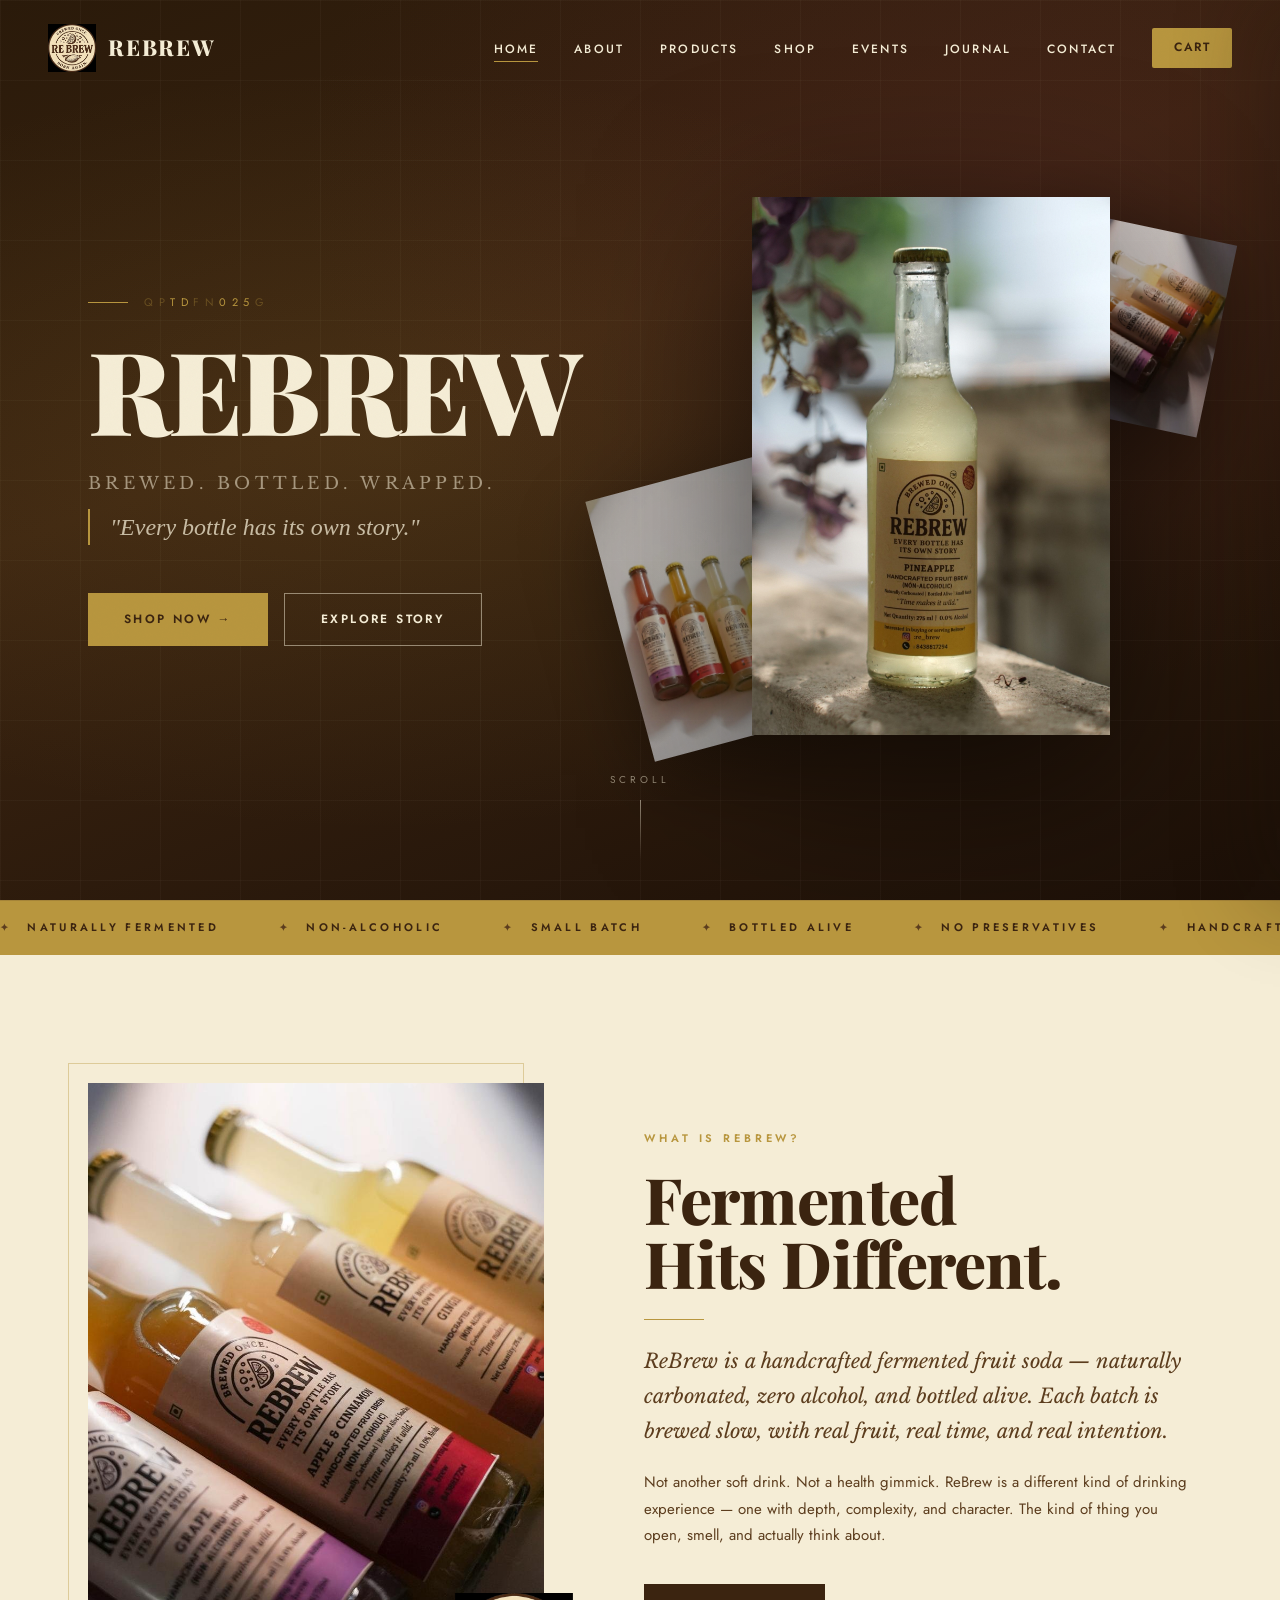
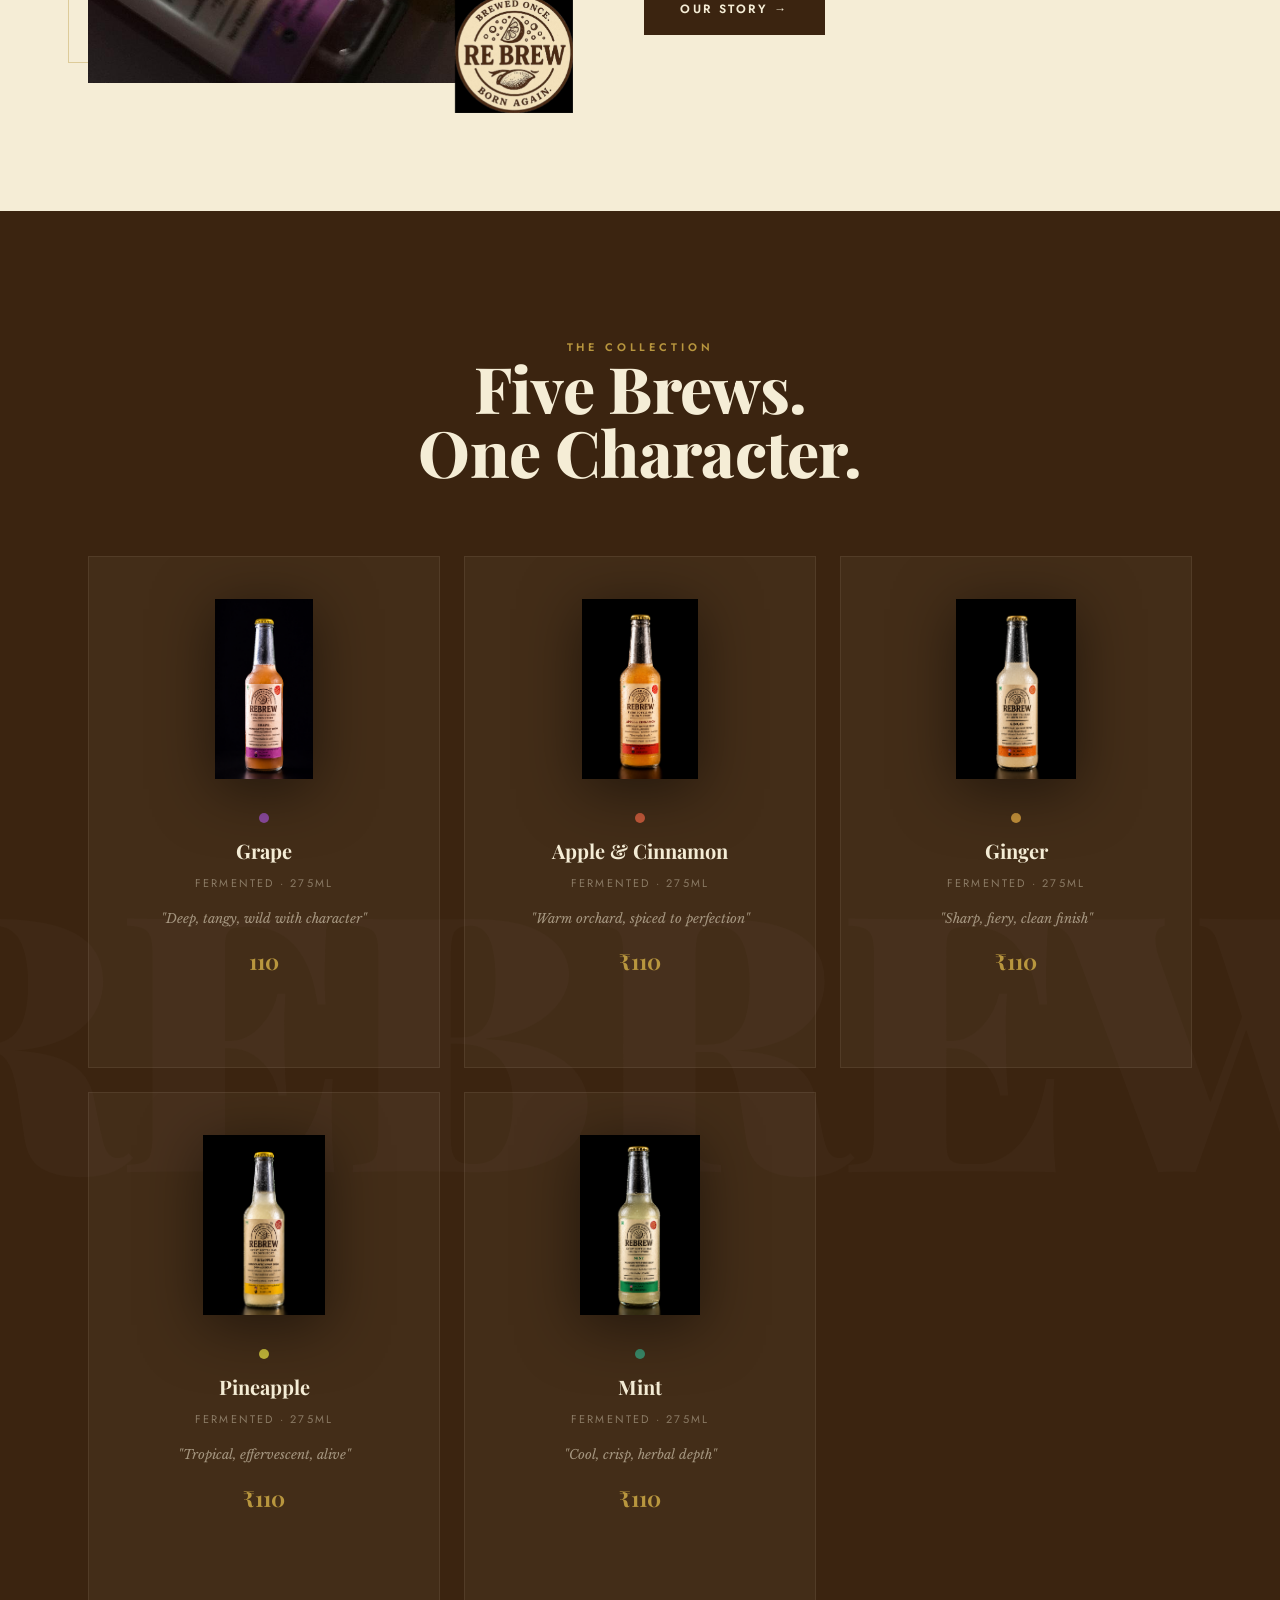
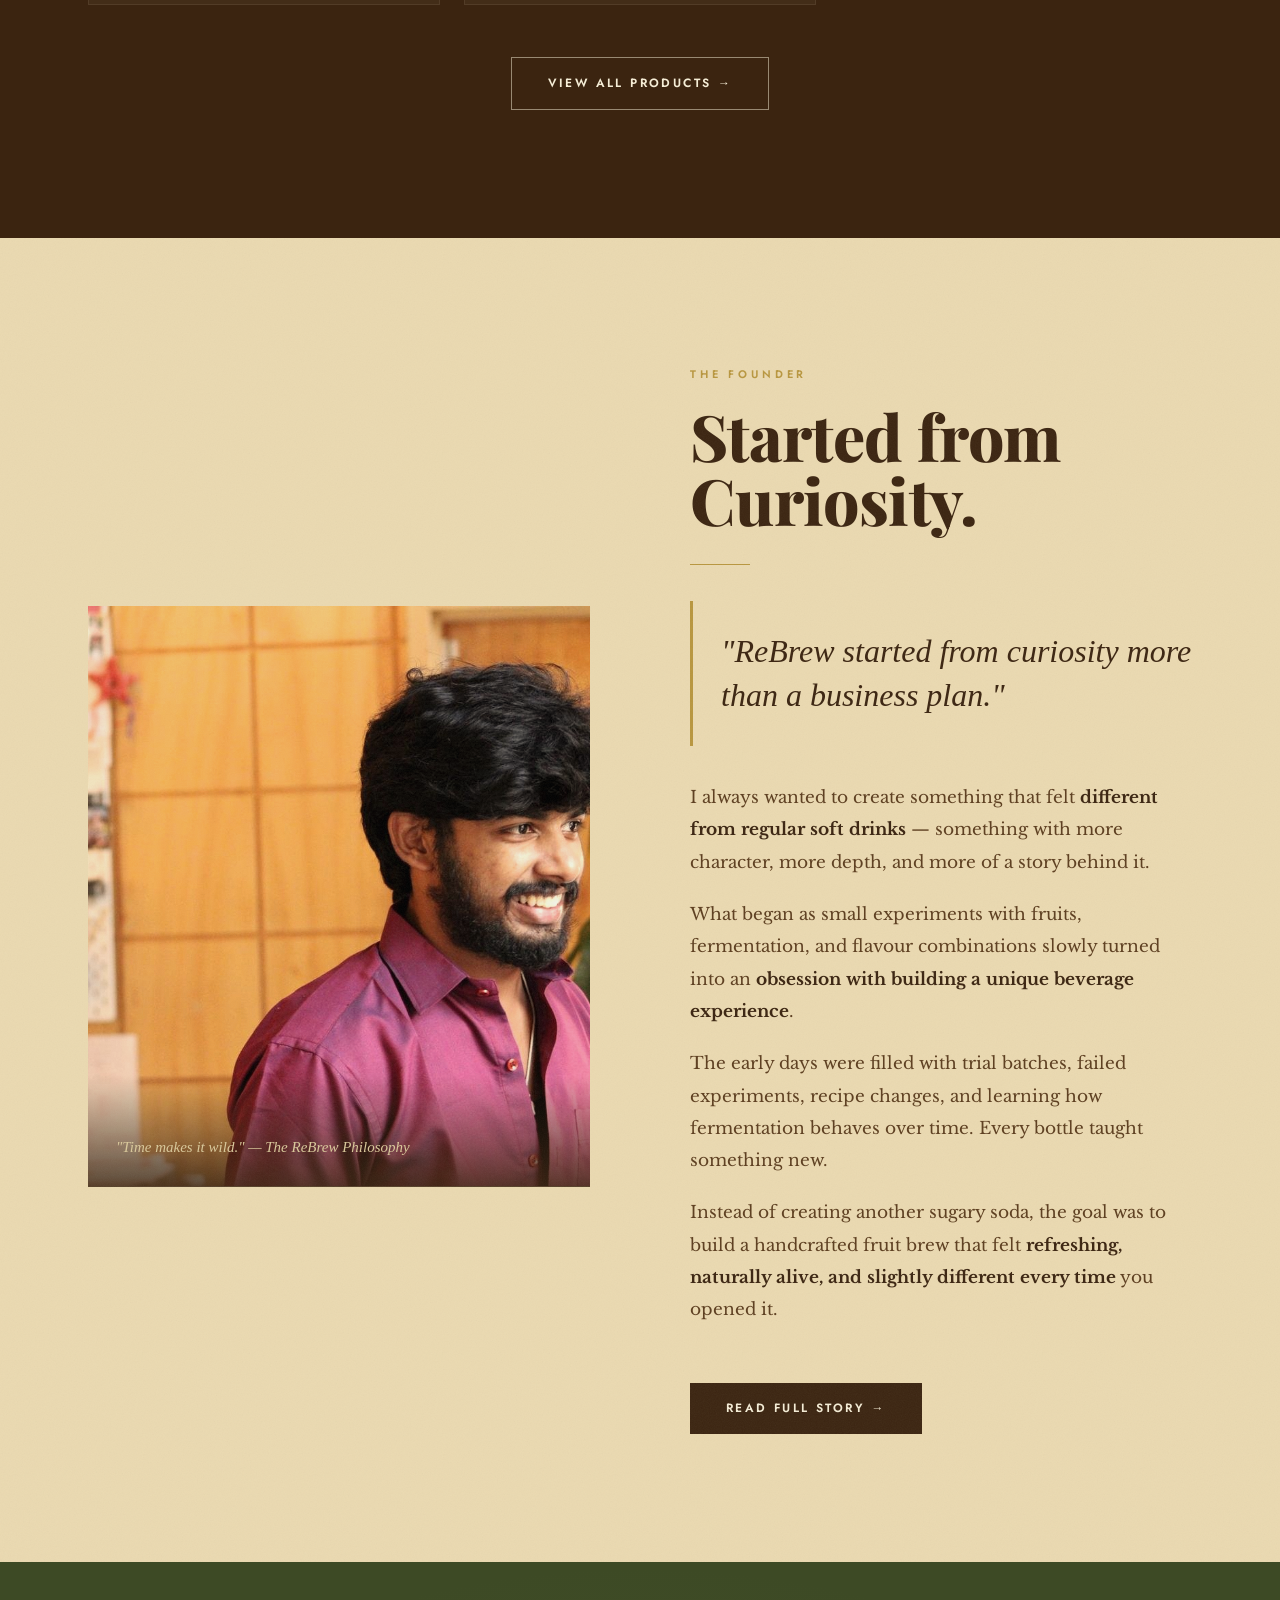
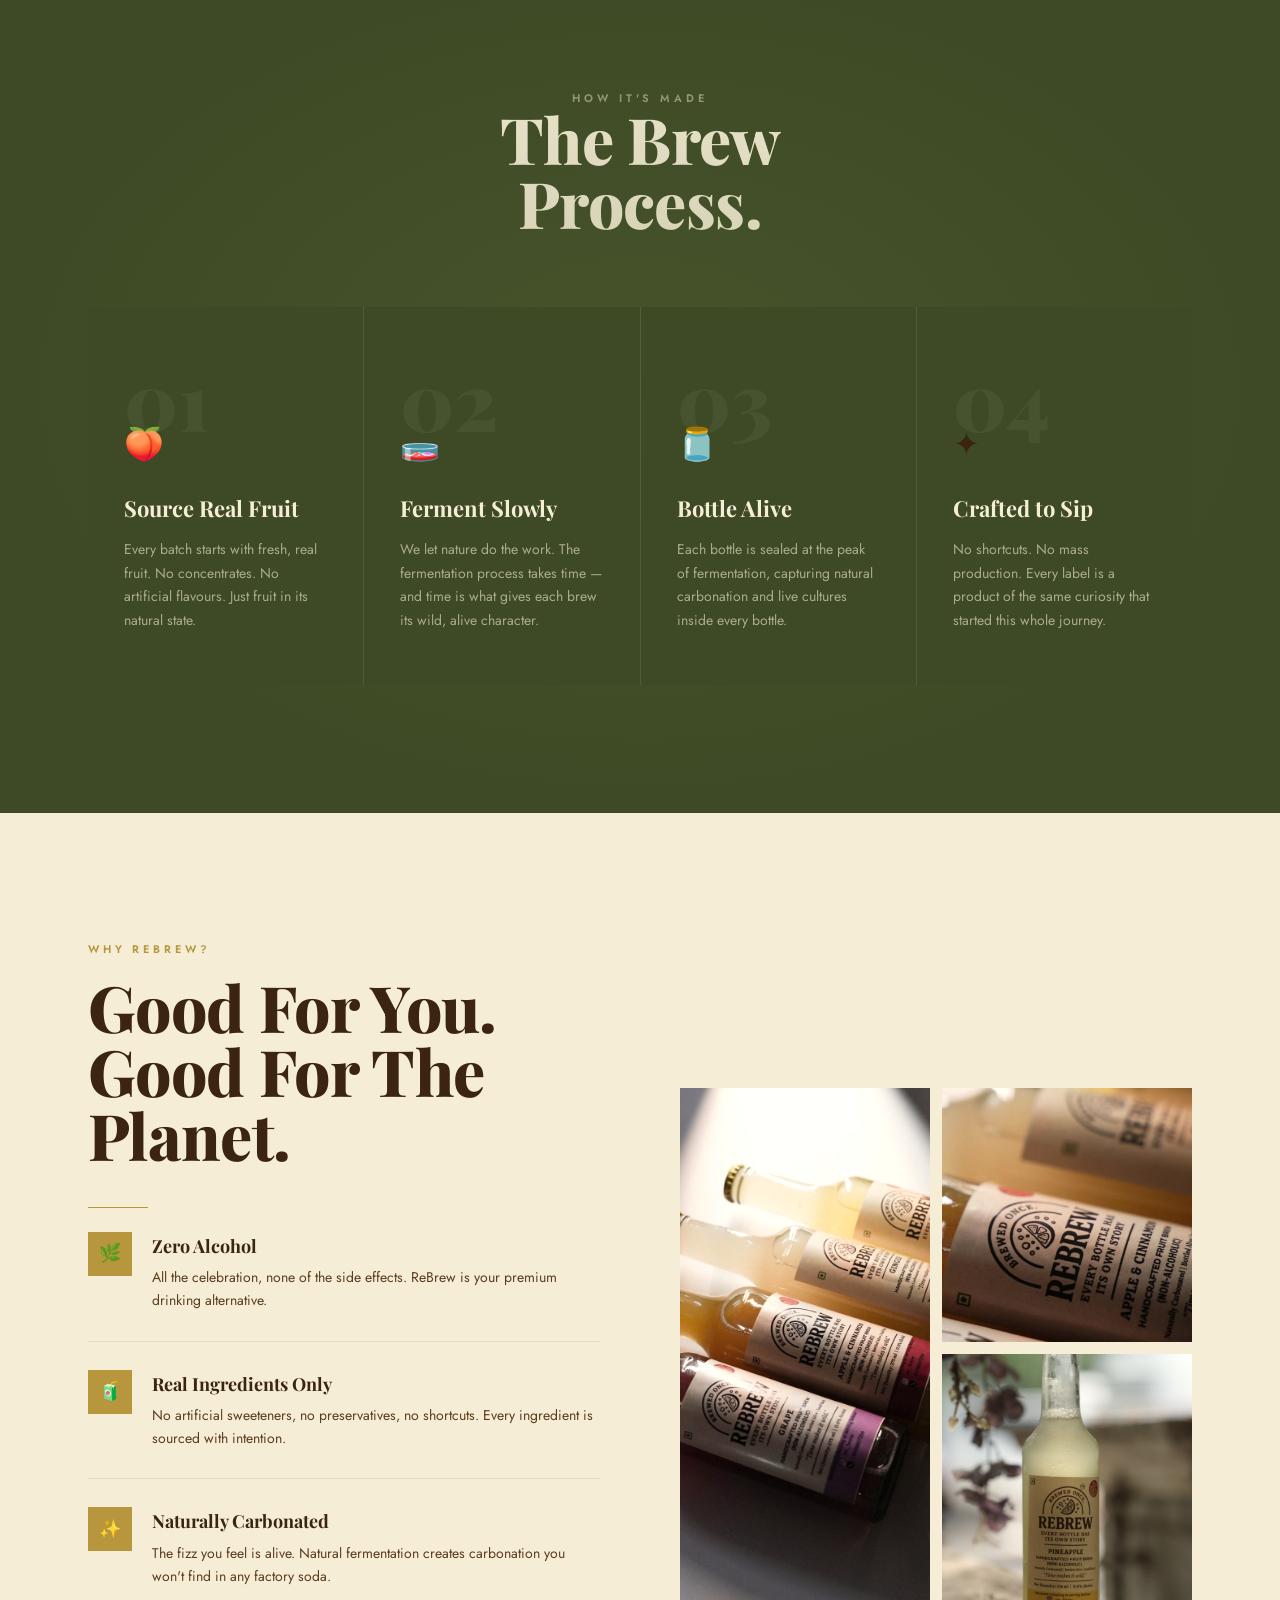
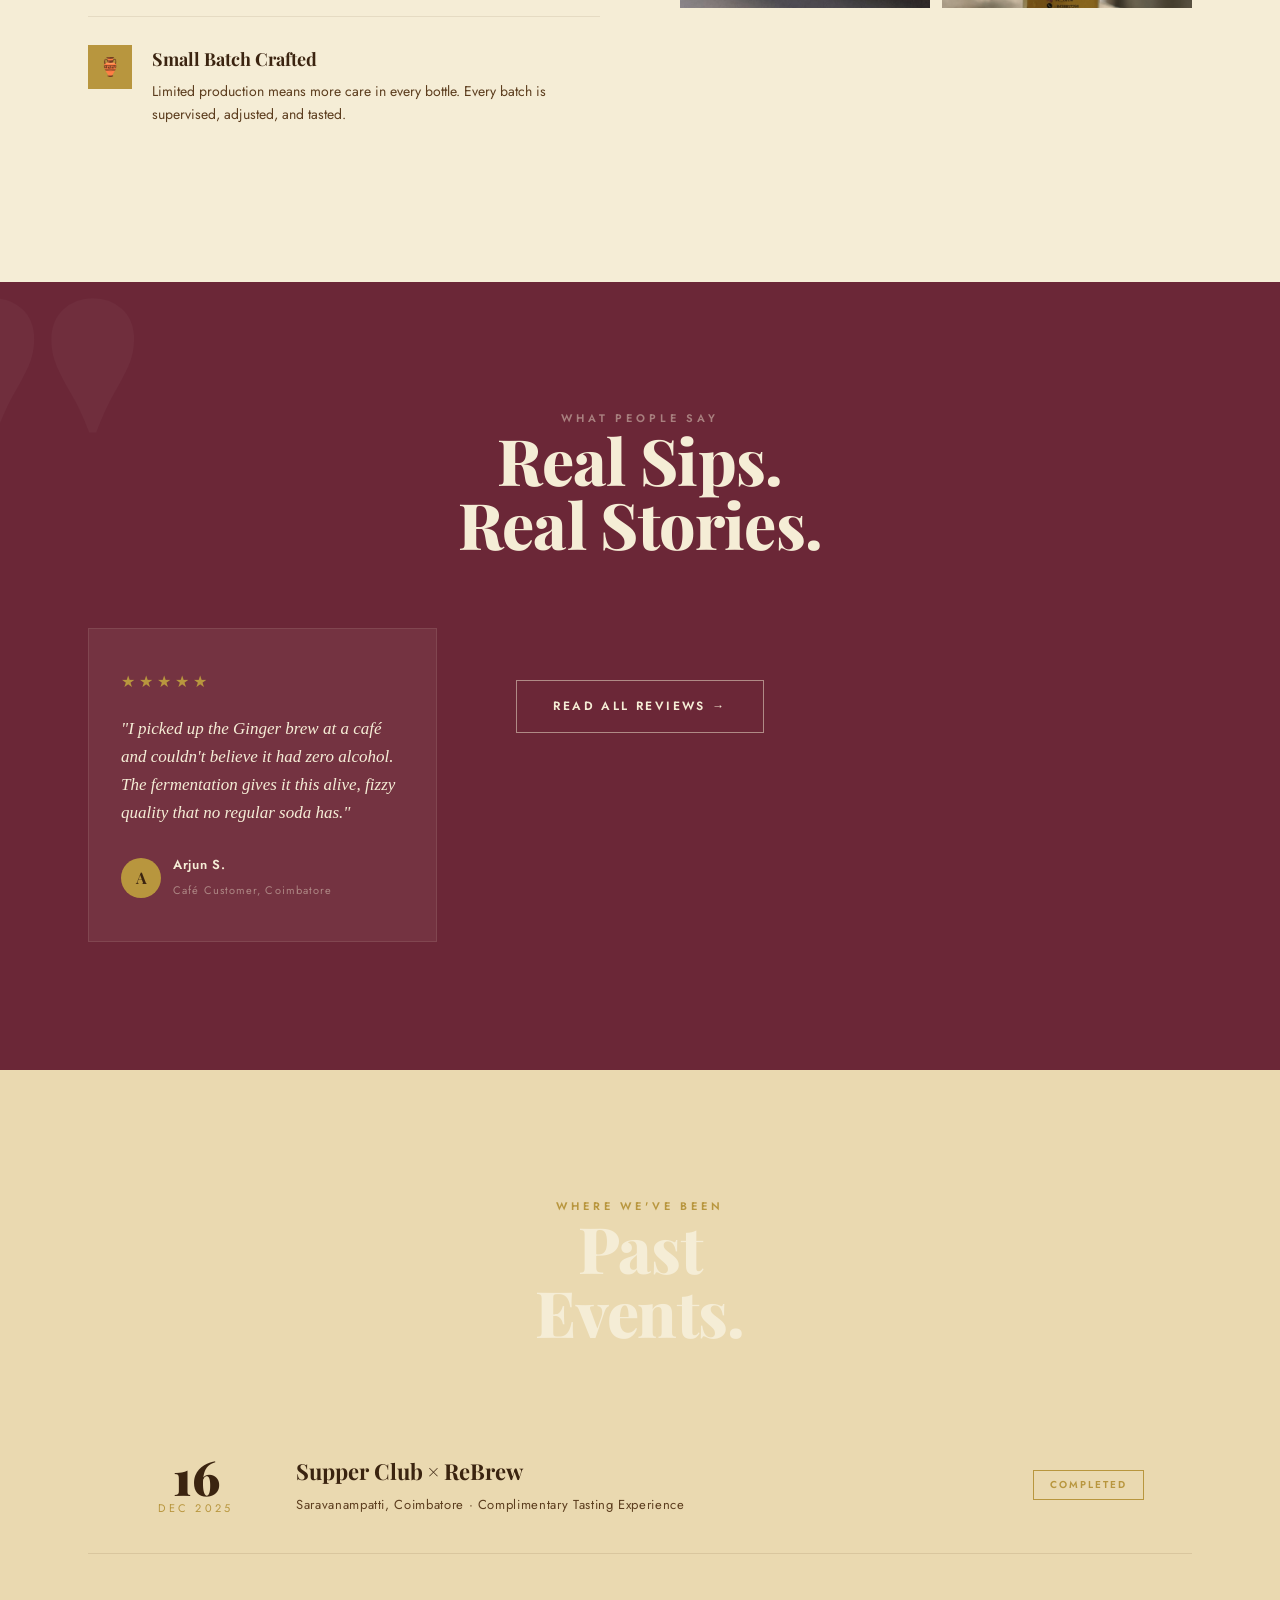
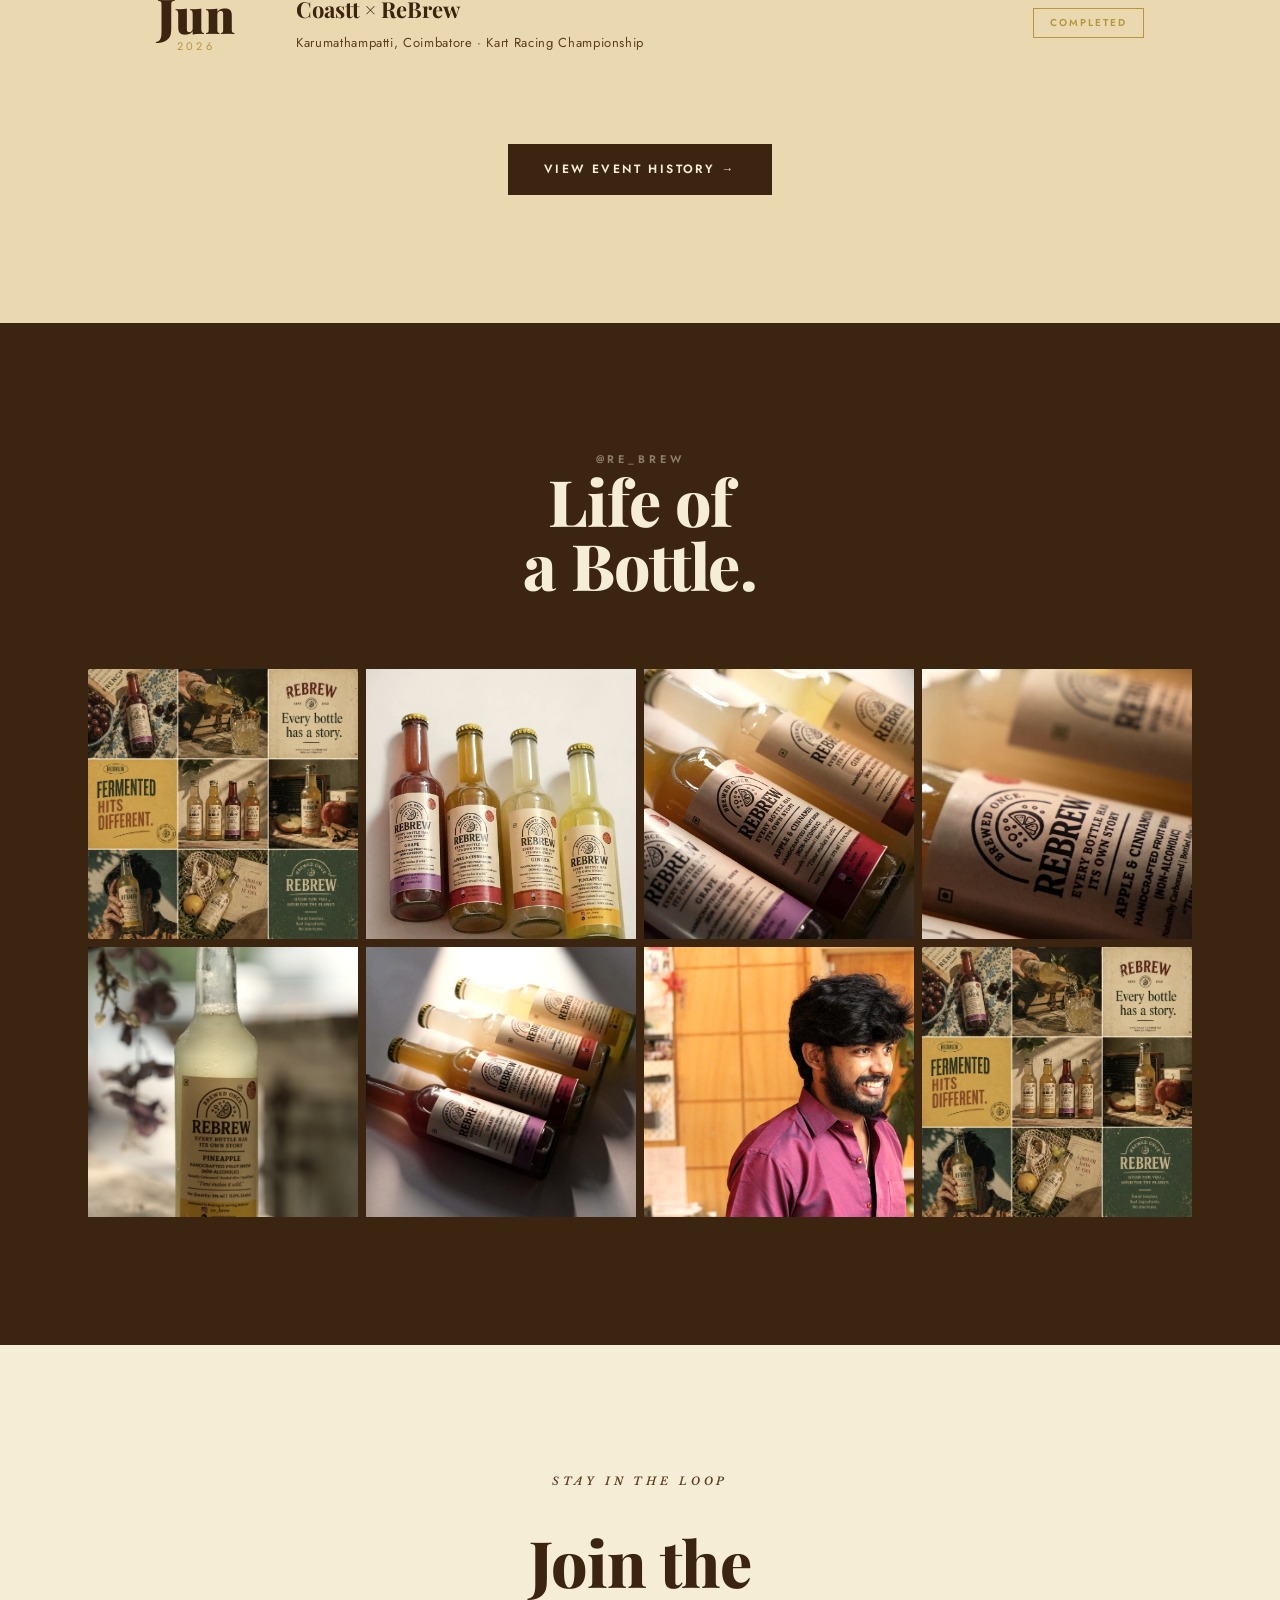
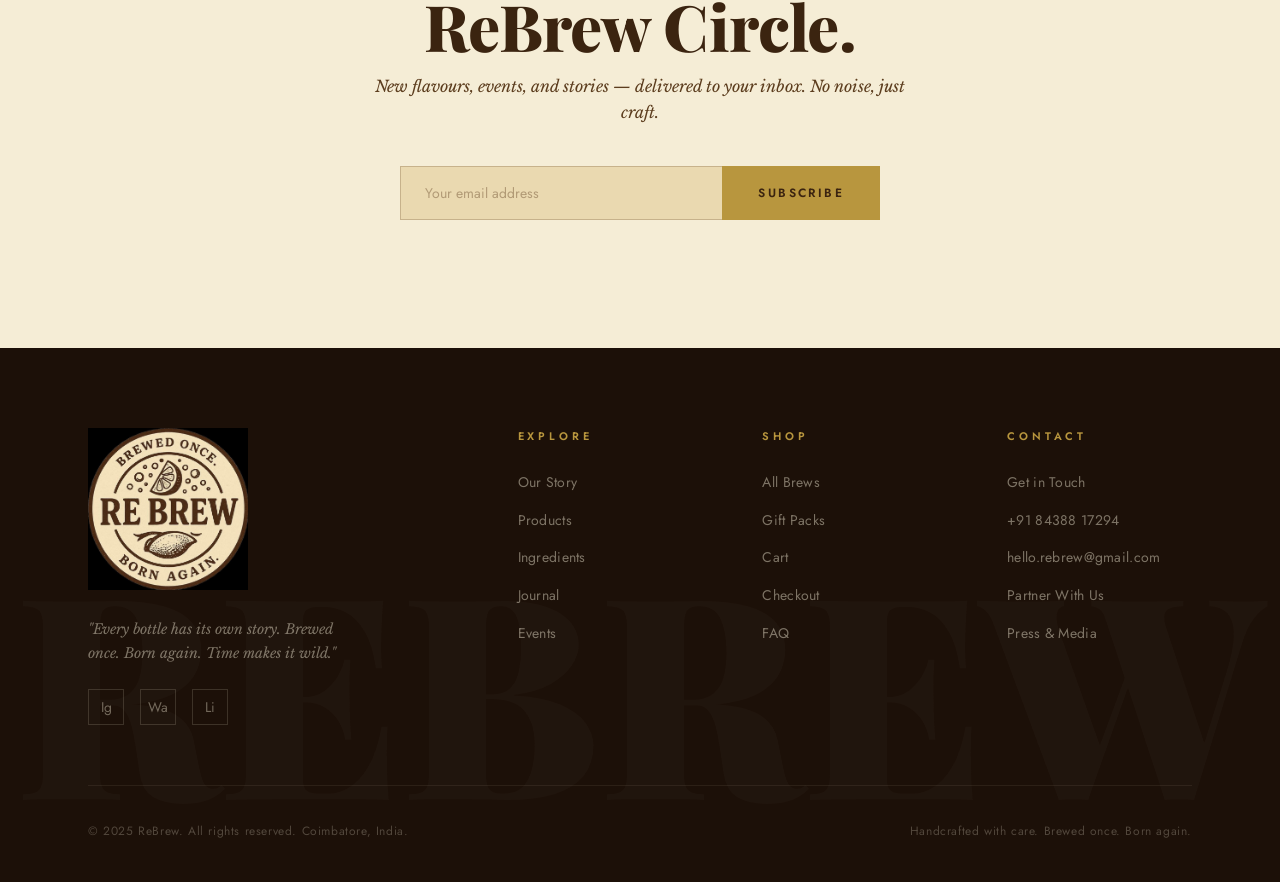
==== commit 5c3aa075: "change in index" ====
--- a/index.html
+++ b/index.html
@@ -231,7 +231,7 @@
       <!-- Grape -->
       <a href="products.html" class="product-card">
         <div class="product-card-image">
-          <img src="assets/images/bottles-lineup.png" alt="ReBrew Grape" loading="lazy">
+          <img src="assets/images/grape.png" alt="ReBrew Grape" loading="lazy">
         </div>
         <div class="product-flavor-dot flavor-grape"></div>
         <h3 class="product-card-name">Grape</h3>
@@ -244,7 +244,7 @@
       <!-- Apple & Cinnamon -->
       <a href="products.html" class="product-card">
         <div class="product-card-image">
-          <img src="assets/images/bottles-lineup.png" alt="ReBrew Apple & Cinnamon" loading="lazy">
+          <img src="assets/images/apple.png" alt="ReBrew Apple & Cinnamon" loading="lazy">
         </div>
         <div class="product-flavor-dot flavor-apple"></div>
         <h3 class="product-card-name">Apple & Cinnamon</h3>
@@ -257,7 +257,7 @@
       <!-- Ginger -->
       <a href="products.html" class="product-card">
         <div class="product-card-image">
-          <img src="assets/images/pineapple-bottle.png" alt="ReBrew Ginger" loading="lazy">
+          <img src="assets/images/ginger.png" alt="ReBrew Ginger" loading="lazy">
         </div>
         <div class="product-flavor-dot flavor-ginger"></div>
         <h3 class="product-card-name">Ginger</h3>
@@ -270,7 +270,7 @@
       <!-- Pineapple -->
       <a href="products.html" class="product-card">
         <div class="product-card-image">
-          <img src="assets/images/pineapple-bottle.png" alt="ReBrew Pineapple" loading="lazy">
+          <img src="assets/images/pineapple.png" alt="ReBrew Pineapple" loading="lazy">
         </div>
         <div class="product-flavor-dot flavor-pineapple"></div>
         <h3 class="product-card-name">Pineapple</h3>
@@ -283,7 +283,7 @@
       <!-- Mint -->
       <a href="products.html" class="product-card">
         <div class="product-card-image">
-          <img src="assets/images/bottles-lineup.png" alt="ReBrew Mint" loading="lazy">
+          <img src="assets/images/mint.png" alt="ReBrew Mint" loading="lazy">
         </div>
         <div class="product-flavor-dot flavor-mint"></div>
         <h3 class="product-card-name">Mint</h3>
